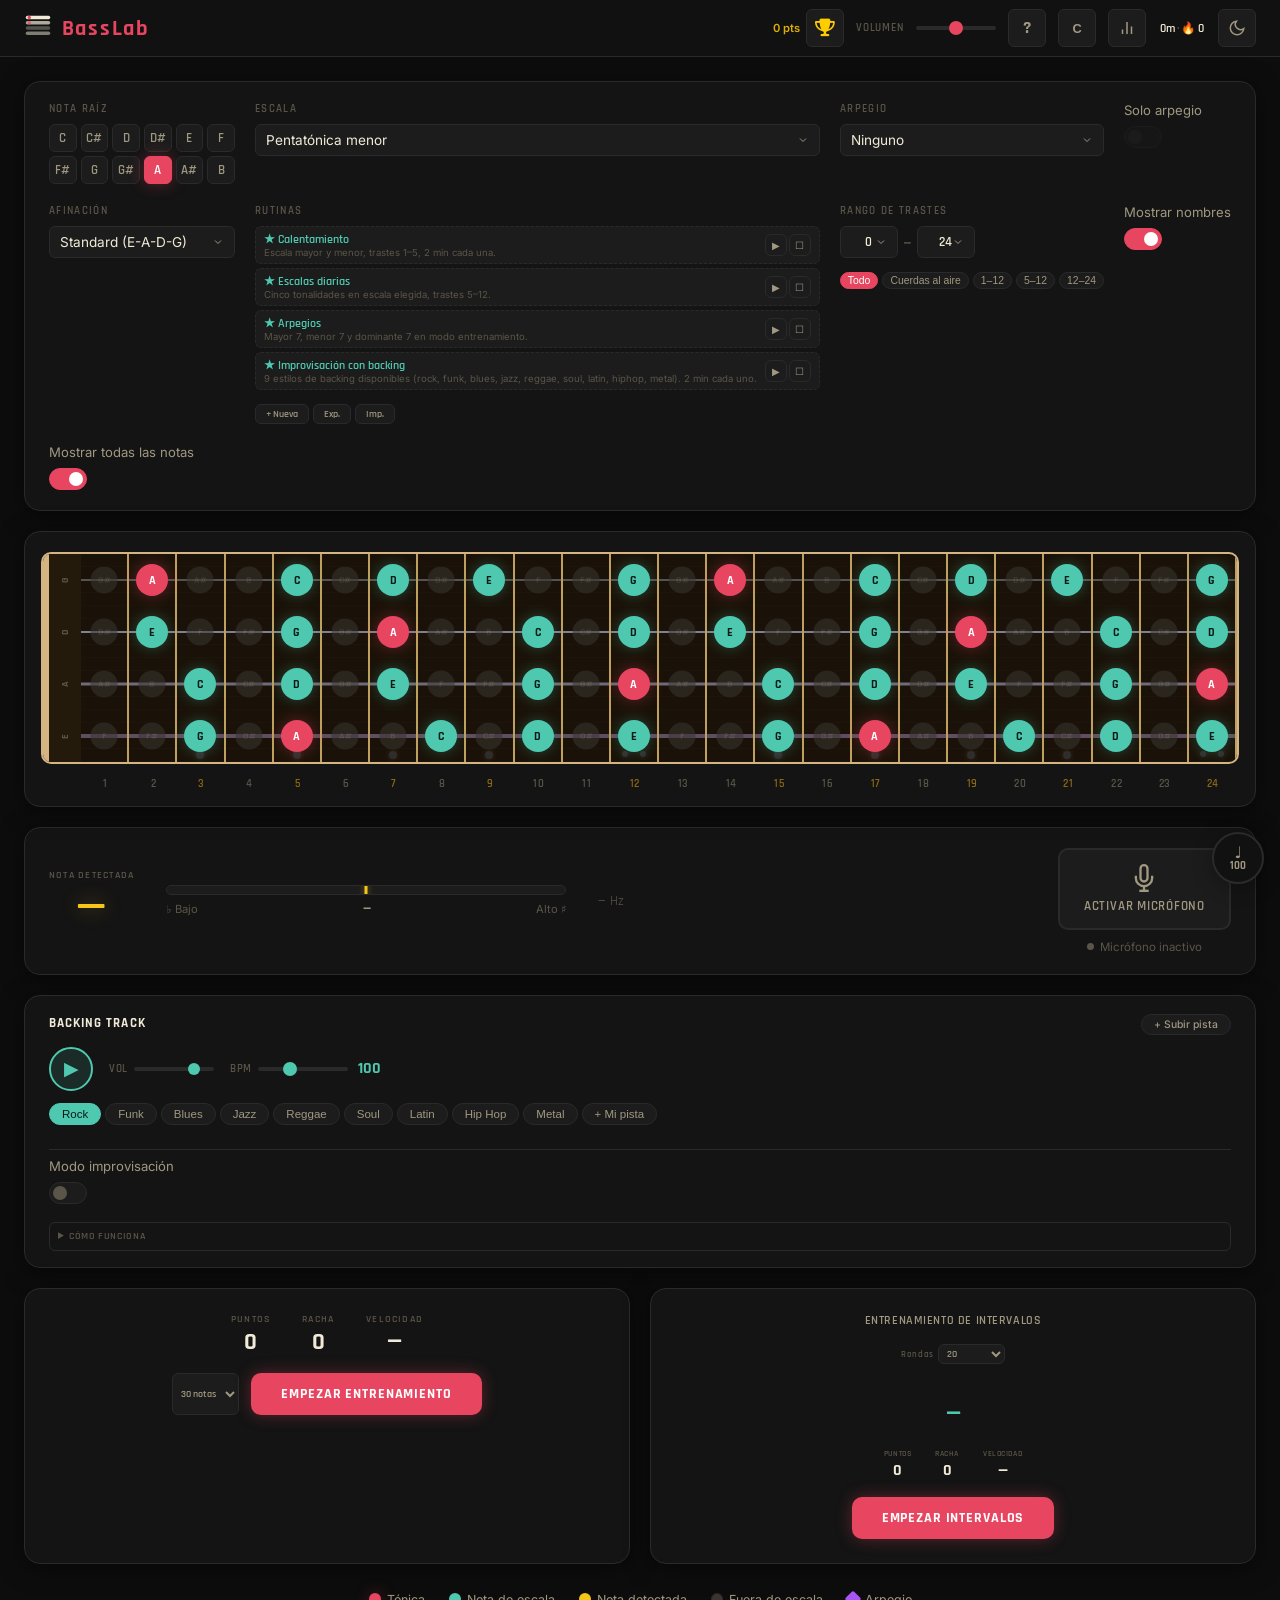
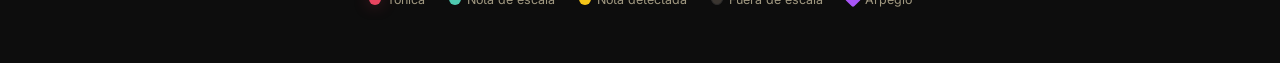
==== index.html @ 1af0cbb8 "Corrección de bugs y 1.0!" ====
<!DOCTYPE html>
<html lang="es">
<head>
  <meta charset="UTF-8" />
  <meta name="viewport" content="width=device-width, initial-scale=1.0" />
  <meta name="description" content="Entrenador interactivo de bajo el&eacute;ctrico. Diapas&oacute;n, afinador, backing tracks, improvisaci&oacute;n y estad&iacute;sticas." />
  <meta name="theme-color" content="#41B39A" />
  <title>BassLab</title>
  <link rel="icon" type="image/svg+xml" href="favicon.svg" />
  <link rel="manifest" href="manifest.json" />
  <link rel="preconnect" href="https://fonts.googleapis.com" />
  <link rel="preconnect" href="https://fonts.gstatic.com" crossorigin />
  <link href="https://fonts.googleapis.com/css2?family=Rajdhani:wght@400;500;600;700&family=Inter:wght@300;400;500;600&display=swap" rel="stylesheet" />
  <link rel="stylesheet" href="https://cdnjs.cloudflare.com/ajax/libs/font-awesome/6.5.1/css/all.min.css" />
  <link rel="stylesheet" href="./css/styles.css" />
  <link rel="stylesheet" href="./css/achievements.css" />
</head>
<body class="dark">

  <!-- ===== HEADER ===== -->
  <header class="app-header">
    <div class="header-inner">
      <div class="brand">
        <svg class="brand-icon" viewBox="0 0 32 32" fill="none" xmlns="http://www.w3.org/2000/svg">
          <rect x="2" y="14" width="28" height="4" rx="2" fill="currentColor" opacity="0.3"/>
          <rect x="2" y="20" width="28" height="4" rx="2" fill="currentColor" opacity="0.5"/>
          <rect x="2" y="8"  width="28" height="4" rx="2" fill="currentColor" opacity="0.7"/>
          <rect x="2" y="2"  width="28" height="4" rx="2" fill="currentColor"/>
          <circle cx="6" cy="4"  r="2" fill="var(--accent)"/>
          <circle cx="6" cy="10" r="2" fill="var(--accent)" opacity="0.7"/>
        </svg>
        <span class="brand-name">BassLab</span>
      </div>
      <div class="header-controls">
        <span class="volume-label">Volumen</span>
        <input type="range" id="volumeSlider" min="0" max="1" step="0.01" value="0.5" title="Volumen" aria-label="Volumen" />
        <button id="helpBtn" class="btn-icon help-btn" title="Ayuda" aria-label="Ayuda">?</button>
        <button id="notationToggle" class="btn-icon" title="Notación: inglesa / española" aria-label="Cambiar notación">
          <span style="font-size:0.8rem;font-weight:600;">Do</span>
        </button>
        <button id="statsBtn" class="btn-icon stats-btn" title="Estadísticas" aria-label="Estadísticas">
          <svg viewBox="0 0 24 24" width="18" height="18" fill="none" stroke="currentColor" stroke-width="2"><path d="M18 20V10M12 20V4M6 20v-6"/></svg>
        </button>
        <button class="header-stats-summary" id="headerStatsSummary" title="Estadísticas" aria-label="Abrir estadísticas"></button>
        <button id="themeToggle" class="btn-icon" title="Cambiar tema" aria-label="Cambiar tema">
          <svg id="themeIconDark" viewBox="0 0 24 24" fill="none" stroke="currentColor" stroke-width="2">
            <path d="M21 12.79A9 9 0 1 1 11.21 3 7 7 0 0 0 21 12.79z"/>
          </svg>
          <svg id="themeIconLight" viewBox="0 0 24 24" fill="none" stroke="currentColor" stroke-width="2" style="display:none">
            <circle cx="12" cy="12" r="5"/><line x1="12" y1="1" x2="12" y2="3"/>
            <line x1="12" y1="21" x2="12" y2="23"/><line x1="4.22" y1="4.22" x2="5.64" y2="5.64"/>
            <line x1="18.36" y1="18.36" x2="19.78" y2="19.78"/><line x1="1" y1="12" x2="3" y2="12"/>
            <line x1="21" y1="12" x2="23" y2="12"/><line x1="4.22" y1="19.78" x2="5.64" y2="18.36"/>
            <line x1="18.36" y1="5.64" x2="19.78" y2="4.22"/>
          </svg>
        </button>
      </div>
    </div>
  </header>

  <!-- ===== MAIN APP ===== -->
  <main class="app-main">

    <!-- ===== CONTROLS PANEL ===== -->
    <section class="controls-panel" aria-label="Controles">

      <!-- Scale selector -->
      <div class="control-group">
        <label class="control-label">Nota raíz</label>
        <div class="note-grid" id="rootNoteGrid">
          <!-- Rendered by JS -->
        </div>
      </div>

      <div class="control-group">
        <label class="control-label">Escala</label>
        <select id="scaleSelect" class="styled-select">
          <option value="minor_pentatonic">Pentatónica menor</option>
          <option value="major_pentatonic">Pentatónica mayor</option>
          <option value="major">Escala mayor</option>
          <option value="minor">Escala menor natural</option>
          <option value="blues">Escala blues</option>
          <option value="dorian">Dórica</option>
          <option value="mixolydian">Mixolidia</option>
          <option value="phrygian">Frigia</option>
          <option value="lydian">Lidia</option>
          <option value="locrian">Locria</option>
          <option value="chromatic">Todas las notas (cromática)</option>
        </select>
      </div>

      <div class="control-group">
        <label class="control-label">Arpegio</label>
        <select id="arpeggioSelect" class="styled-select">
          <option value="none">Ninguno</option>
          <option value="major_triad">Triada mayor</option>
          <option value="minor_triad">Triada menor</option>
          <option value="major_7">Mayor 7</option>
          <option value="dominant_7">Dominante 7</option>
          <option value="minor_7">Menor 7</option>
          <option value="minor_7b5">Menor 7 b5</option>
          <option value="diminished">Disminuido</option>
          <option value="augmented">Aumentado</option>
        </select>
      </div>

      <div class="control-group toggle-group">
        <label class="toggle-label" for="soloArpeggio">
          <span>Solo arpegio</span>
          <div class="toggle-switch">
            <input type="checkbox" id="soloArpeggio" />
            <span class="toggle-knob"></span>
          </div>
        </label>
      </div>

      <div class="control-group">
        <label class="control-label">Afinación</label>
        <select id="tuningSelect" class="styled-select">
          <option value="standard">Standard (E-A-D-G)</option>
          <option value="drop_d">Drop D (D-A-D-G)</option>
          <option value="d_standard">D Standard (D-G-C-F)</option>
          <option value="eb_standard">Eb Standard</option>
          <option value="custom">Personalizada</option>
        </select>
        <div class="custom-tuning-notes" id="customTuningNotes" style="display:none">
          <input type="text" class="custom-note-input" id="ctNote3" maxlength="3" placeholder="E" />
          <input type="text" class="custom-note-input" id="ctNote2" maxlength="3" placeholder="A" />
          <input type="text" class="custom-note-input" id="ctNote1" maxlength="3" placeholder="D" />
          <input type="text" class="custom-note-input" id="ctNote0" maxlength="3" placeholder="G" />
        </div>
      </div>

      <div class="control-group" id="routinesPanel">
        <label class="control-label">Rutinas</label>
        <div class="routine-list" id="routineList"></div>
        <div class="routine-toolbar">
          <button id="routineNewBtn" class="routine-tool-btn">+ Nueva</button>
          <button id="routineExportBtn" class="routine-tool-btn" title="Exportar rutinas">Exp.</button>
          <button id="routineImportBtn" class="routine-tool-btn" title="Importar rutinas">Imp.</button>
        </div>
      </div>

      <div class="control-group">
        <label class="control-label">Rango de trastes</label>
        <div class="range-row">
          <select id="fretFrom" class="styled-select range-select"></select>
          <span class="range-sep">–</span>
          <select id="fretTo" class="styled-select range-select"></select>
        </div>
        <div class="preset-row" id="rangePresets"></div>
      </div>

      <div class="control-group toggle-group">
        <label class="toggle-label" for="showNoteNames">
          <span>Mostrar nombres</span>
          <div class="toggle-switch">
            <input type="checkbox" id="showNoteNames" checked />
            <span class="toggle-knob"></span>
          </div>
        </label>
      </div>

      <div class="control-group toggle-group">
        <label class="toggle-label" for="showAllNotes">
          <span>Mostrar todas las notas</span>
          <div class="toggle-switch">
            <input type="checkbox" id="showAllNotes" checked />
            <span class="toggle-knob"></span>
          </div>
        </label>
      </div>

    </section>

    <!-- ===== FRETBOARD ===== -->
    <section class="fretboard-section" aria-label="Diapasón">
      <div class="fretboard-wrapper">
        <div class="fretboard-scroll">
          <div class="fretboard" id="fretboard" role="img" aria-label="Diapasón de bajo eléctrico">
            <!-- Rendered by JS -->
          </div>
        </div>
        <div class="fret-numbers" id="fretNumbers">
          <!-- Rendered by JS -->
        </div>
      </div>
    </section>

    <!-- ===== TUNER PANEL ===== -->
    <section class="tuner-panel" aria-label="Afinador">

      <div class="tuner-display">
        <div class="detected-note-wrap" aria-live="polite" aria-atomic="true">
          <span class="detected-label">Nota detectada</span>
          <div class="detected-note" id="detectedNote">—</div>
          <div class="detected-octave" id="detectedOctave"></div>
        </div>

        <div class="tuner-meter-wrap">
          <div class="tuner-meter" id="tunerMeter">
            <div class="meter-track">
              <div class="meter-fill" id="meterFill"></div>
              <div class="meter-center-line"></div>
              <div class="meter-needle" id="meterNeedle"></div>
            </div>
            <div class="meter-labels">
              <span>♭ Bajo</span>
              <span class="tuner-status" id="tunerStatus" aria-live="polite">—</span>
              <span>Alto ♯</span>
            </div>
          </div>
        </div>

        <div class="tuner-freq">
          <span id="tunerFreq">— Hz</span>
        </div>
      </div>

      <div class="mic-error-banner" id="micErrorBanner" style="display:none">
        <span class="mic-error-icon">⚠</span>
        <span class="mic-error-text" id="micErrorText"></span>
      </div>

      <div class="tuner-actions">
        <button id="micToggle" class="btn-mic" aria-label="Iniciar micrófono">
          <svg viewBox="0 0 24 24" fill="none" stroke="currentColor" stroke-width="2">
            <path d="M12 1a3 3 0 0 0-3 3v8a3 3 0 0 0 6 0V4a3 3 0 0 0-3-3z"/>
            <path d="M19 10v2a7 7 0 0 1-14 0v-2"/>
            <line x1="12" y1="19" x2="12" y2="23"/>
            <line x1="8"  y1="23" x2="16" y2="23"/>
          </svg>
          <span id="micLabel">Activar micrófono</span>
        </button>
        <div class="mic-status" id="micStatus">
          <span class="mic-dot" id="micDot"></span>
          <span id="micStatusText">Micrófono inactivo</span>
        </div>
      </div>

    </section>

    <!-- ===== BACKING TRACK ===== -->
    <section class="backing-panel" aria-label="Backing track" id="backingPanel">
      <div class="backing-header">
        <h3 class="backing-title">Backing track</h3>
        <label class="track-file-wrap" title="Subir archivo de audio">
          <input type="file" id="trackFile" accept="audio/*" />
          <span class="track-file-btn">+ Subir pista</span>
        </label>
      </div>
      <div class="backing-controls">
        <button id="backingPlay" class="btn-backing-play">▶</button>
        <div class="backing-vol-wrap">
          <label class="bpm-label">Vol</label>
          <input type="range" id="backingVolume" min="0" max="1" step="0.01" value="0.8" />
        </div>
        <div class="bpm-wrap">
          <label class="bpm-label">BPM</label>
          <input type="range" id="bpmSlider" min="60" max="180" value="100" step="1" />
          <span class="bpm-value" id="bpmValue">100</span>
        </div>
      </div>
      <div class="backing-styles" id="backingStyles">
        <button class="style-btn active" data-style="rock">Rock</button>
        <button class="style-btn" data-style="funk">Funk</button>
        <button class="style-btn" data-style="blues">Blues</button>
        <button class="style-btn" data-style="jazz">Jazz</button>
        <button class="style-btn" data-style="reggae">Reggae</button>
        <button class="style-btn" data-style="soul">Soul</button>
        <button class="style-btn" data-style="latin">Latin</button>
        <button class="style-btn" data-style="hiphop">Hip Hop</button>
        <button class="style-btn" data-style="metal">Metal</button>
        <button class="style-btn" data-style="upload">+ Mi pista</button>
      </div>
      <div class="backing-info">
        <span class="backing-scale" id="backingScale"></span>
      </div>
      <div class="impro-toggle">
        <label class="toggle-label" for="improToggle">
          <span>Modo improvisación</span>
          <div class="toggle-switch">
            <input type="checkbox" id="improToggle" />
            <span class="toggle-knob"></span>
          </div>
        </label>
      </div>
      <div class="impro-panel" id="improPanel">
        <div class="impro-bar">
          <span class="impro-chord-label">Acorde</span>
          <span class="impro-chord" id="improChord">—</span>
        </div>
        <div class="impro-timeline" id="improTimeline"></div>
        <div class="impro-upcoming" id="improUpcoming"></div>
        <div class="impro-target" id="improTarget" style="display:none;">
          <span class="target-label">Toca</span>
          <span class="target-note" id="improTargetNote"></span>
        </div>
        <div class="impro-bar">
          <div class="impro-stat">
            <span class="impro-stat-label">Puntos</span>
            <span class="impro-stat-val" id="improScore">0</span>
          </div>
          <div class="impro-stat">
            <span class="impro-stat-label">Racha</span>
            <span class="impro-stat-val" id="improStreak">0</span>
          </div>
          <div class="impro-stat">
            <span class="impro-stat-label">Tiempo</span>
            <span class="impro-stat-val" id="improTime">0:00</span>
          </div>
        </div>
        <div class="impro-feedback" id="improFeedback" aria-live="polite">
          <span id="improFeedbackText"></span>
        </div>
        <div class="impro-results" id="improResults" style="display:none;">
          <div class="impro-result-score" id="improResultScore">0</div>
          <div class="impro-result-label">puntos</div>
          <div class="impro-result-grid">
            <div class="impro-result-item">
              <span class="impro-result-val" id="improResultAcc">—</span>
              <span class="impro-result-lbl">Precisión</span>
            </div>
            <div class="impro-result-item">
              <span class="impro-result-val" id="improResultHit">—</span>
              <span class="impro-result-lbl">Aciertos</span>
            </div>
            <div class="impro-result-item">
              <span class="impro-result-val" id="improResultStreak">—</span>
              <span class="impro-result-lbl">Mejor racha</span>
            </div>
          </div>
          <div class="impro-res-detail" id="improResultDetail"></div>
          <button class="impro-result-close" id="improResultClose">Cerrar</button>
        </div>
        <div class="impro-divider"></div>
        <div class="impro-config-row">
          <select id="improDifficulty" class="impro-select" title="Dificultad">
            <option value="four_strings">Four Strings — solo acorde, sin penalizar</option>
            <option value="walking_bass" selected>Walking Bass — acorde + escala</option>
            <option value="funk_machine">Funk Machine — solo acorde, afinación precisa</option>
            <option value="bootsy_level">Bootsy Level — máxima exigencia</option>
          </select>
          <span id="improDiffDesc" class="impro-diff-desc">Acorde + escala · afinación ±30¢ · fallo rompe racha</span>
          <label class="toggle-label" for="improGuided" title="Modo guiado">
            <span style="font-size:0.65rem;">Guiado</span>
            <div class="toggle-switch">
              <input type="checkbox" id="improGuided" />
              <span class="toggle-knob"></span>
            </div>
          </label>
        </div>
        <div class="impro-config-row" id="improGuidedConfig" style="display:none;">
          <select id="improGuidedSource" class="impro-select" title="Fuente de objetivos">
            <option value="chord" selected>Solo acorde</option>
            <option value="scale">Acorde + escala</option>
            <option value="voice">Voice leading</option>
          </select>
          <select id="improGuidedSpeed" class="impro-select" title="Velocidad de cambio">
            <option value="beat2">Cada 2 beats</option>
            <option value="bar" selected>Cada compás</option>
            <option value="bar2">Cada 2 compases</option>
          </select>
        </div>
      </div>
      <details class="impro-help">
        <summary>Cómo funciona</summary>
        <p>La improvisación evalúa las notas que tocas sobre la pista de acompañamiento.</p>
        <ul>
          <li><strong>Acorde:</strong> el acorde actual que suena en la pista. Cambia cada compás.</li>
          <li><strong>Próximos acordes:</strong> anticipa los siguientes 3 acordes (<code>Am7 → G7 → Cmaj7</code>).</li>
          <li><strong>Diapasón:</strong> se ilumina con colores según la función de cada nota:
            <span style="color:#2ecc71;">verde</span> = nota del acorde,
            <span style="color:#3498db;">azul</span> = nota de la escala,
            <span style="color:var(--accent);">naranja con pulso</span> = la nota que tocas.</li>
          <li><strong>Dificultad:</strong>
            <em>Four Strings</em> (solo notas del acorde, fallos no rompen racha),
            <em>Walking Bass</em> (acorde + escala),
            <em>Funk Machine</em> (solo acorde, afinación precisa, fallos penalizan),
            <em>Bootsy Level</em> (máxima exigencia: 4 hits, afinación casi perfecta).</li>
          <li><strong>Modo guiado:</strong> el sistema te sugiere una nota objetivo que cambia cada X tiempo. Acertarla da puntos extra. Configura la fuente de objetivos (solo acorde / acorde+escala / voice leading) y la velocidad (cada 2 beats, cada compás, cada 2 compases).</li>
        </ul>
      </details>
    </section>

    <!-- ===== TRAINING + STATS LAYOUT ===== -->
    <div class="training-layout full-width">

    <!-- ===== TRAINING PANEL ===== -->
    <section class="training-panel" aria-label="Entrenamiento" id="trainingPanel">
      <div class="training-countdown" id="trainingCountdown"></div>
      <div class="training-target" id="trainingTarget" aria-live="polite">
        <span class="target-label">Toca</span>
        <span class="target-note" id="targetNote"></span>
      </div>
      <div class="training-stats" id="trainingStats">
        <div class="stat-item">
          <span class="stat-label">Puntos</span>
          <span class="stat-value" id="trainingScore">0</span>
        </div>
        <div class="stat-item">
          <span class="stat-label">Racha</span>
          <span class="stat-value" id="trainingStreak">0</span>
        </div>
        <div class="stat-item">
          <span class="stat-label">Velocidad</span>
          <span class="stat-value" id="trainingSpeed">—</span>
        </div>
      </div>
      <div class="training-feedback" id="trainingFeedback" aria-live="polite">
        <span id="feedbackText"></span>
      </div>
      <div class="training-silence" id="trainingSilence" style="display:none">Suelta la cuerda...</div>
      <div class="training-actions">
        <select id="trainingRounds" class="it-select">
          <option value="10">10 notas</option>
          <option value="20">20 notas</option>
          <option value="30" selected>30 notas</option>
          <option value="50">50 notas</option>
          <option value="0">Sin l&iacute;mite</option>
        </select>
        <button id="trainingStart" class="btn-training">Empezar entrenamiento</button>
      </div>
      <div class="training-results" id="trainingResults"></div>
    </section>

    <!-- ===== INTERVAL TRAINING PANEL ===== -->
    <section class="training-panel interval-panel" aria-label="Entrenamiento de intervalos" id="intervalPanel">
      <div class="it-header">
        <span class="it-title">Entrenamiento de intervalos</span>
      </div>
      <div class="it-config" id="itConfig">
        <div class="it-config-row">
          <label class="it-cfg-label">Rondas</label>
          <select id="itRounds" class="it-select">
            <option value="10">10</option>
            <option value="20" selected>20</option>
            <option value="30">30</option>
            <option value="0">Sin l&iacute;mite</option>
          </select>
        </div>
      </div>
      <div class="it-mode-info" id="itModeInfo"></div>
      <div class="it-target-wrap">
        <span class="it-target" id="itTarget">—</span>
      </div>
      <div class="it-stats">
        <div class="it-stat-item">
          <span class="it-stat-label">Puntos</span>
          <span id="itScore">0</span>
        </div>
        <div class="it-stat-item">
          <span class="it-stat-label">Racha</span>
          <span id="itStreak">0</span>
        </div>
        <div class="it-stat-item">
          <span class="it-stat-label">Velocidad</span>
          <span id="itSpeed">—</span>
        </div>
      </div>
      <div class="it-feedback" id="itFeedback" style="display:none" aria-live="polite"></div>
      <div class="it-silence" id="itSilence" style="display:none">Silencia la nota...</div>
      <div class="it-choices" id="itChoices" style="display:none"></div>
      <div class="it-actions">
        <button id="itStart" class="btn-training">Empezar intervalos</button>
      </div>
      <div class="it-results" id="itResults" style="display:none"></div>
    </section>

    </div>

    <!-- ===== LEGEND ===== -->
    <section class="legend" aria-label="Leyenda">
      <div class="legend-item">
        <span class="legend-dot tonic"></span>
        <span>Tónica</span>
      </div>
      <div class="legend-item">
        <span class="legend-dot scale-note"></span>
        <span>Nota de escala</span>
      </div>
      <div class="legend-item">
        <span class="legend-dot detected"></span>
        <span>Nota detectada</span>
      </div>
      <div class="legend-item">
        <span class="legend-dot off-scale"></span>
        <span>Fuera de escala</span>
      </div>
      <div class="legend-item">
        <span class="legend-dot arpeggio"></span>
        <span>Arpegio</span>
      </div>
    </section>

  </main>

  <!-- ===== TOOLTIP ===== -->
  <div class="note-tooltip" id="noteTooltip" aria-hidden="true"></div>

  <!-- ===== HELP MODAL ===== -->
  <div class="help-modal-backdrop" id="helpModalBackdrop">
    <div class="help-modal" id="helpModal">
      <button class="help-modal-close" id="helpModalClose" aria-label="Cerrar ayuda">&times;</button>
      <h2>&iquest;C&oacute;mo usar BassLab?</h2>

      <section class="help-section">
        <h3>1. El diapas&oacute;n</h3>
        <p>El diapas&oacute;n representa un bajo de 4 cuerdas (E-A-D-G de abajo arriba). Cada punto es una nota en su traste.</p>
        <ul>
          <li><strong>Ra&iacute;z:</strong> punto grande brillante. Es la nota base de la escala seleccionada.</li>
          <li><strong>Escala:</strong> puntos con su color. Son las notas que pertenecen a la escala activa.</li>
          <li><strong>Arpegio:</strong> puntos con forma de diamante y grado (R, 3, 5, b7&hellip;). Son las notas del acorde.</li>
          <li>Usa el toggle <em>&quot;Mostrar nombres&quot;</em> para ocultar o mostrar la notaci&oacute;n de cada traste.</li>
          <li>Con los selectores de <em>&quot;Rango de trastes&quot;</em> puedes limitar la zona visible (por ejemplo, del traste 1 al 5). Hay presets r&aacute;pidos como 1&ndash;5 o 5&ndash;9.</li>
          <li>Los trastes fuera del rango se aten&uacute;an visualmente.</li>
        </ul>
      </section>

      <section class="help-section">
        <h3>2. Escalas y arpegios</h3>
        <p>En el panel izquierdo encontrar&aacute;s los selectores principales:</p>
        <ul>
          <li><strong>Nota ra&iacute;z:</strong> elige la tonalidad (C, C#, D&hellip;).</li>
          <li><strong>Escala:</strong> elige entre mayor, menor natural, pentat&oacute;nica mayor, pentat&oacute;nica menor, blues, etc.</li>
          <li><strong>Arpegio:</strong> selecciona el tipo de acorde (mayor, menor, 7, maj7, m7, m7b5, dim, aug).</li>
          <li>Activa <em>&quot;Solo arpegio&quot;</em> para que el diapas&oacute;n muestre exclusivamente las notas del acorde, ocultando el resto de la escala.</li>
          <li>Los grados del arpegio se muestran como texto en cada diamante (R = ra&iacute;z, 3 = tercera, 5 = quinta, b7 = s&eacute;ptima menor, etc.).</li>
        </ul>
      </section>

      <section class="help-section">
        <h3>2b. Afinaci&oacute;n</h3>
        <ul>
          <li>Usa el selector <strong>&laquo;Afinaci&oacute;n&raquo;</strong> para cambiar entre Standard, Drop D, D Standard, Eb Standard o una afinaci&oacute;n <strong>personalizada</strong>.</li>
          <li>Al elegir <em>&laquo;Personalizada&raquo;</em> aparecen 4 campos para introducir las notas de cada cuerda (de grave a agudo).</li>
          <li>El diapas&oacute;n y el afinador se adaptan autom&aacute;ticamente a la afinaci&oacute;n seleccionada.</li>
          <li>El afinador muestra ahora en qu&eacute; <strong>cuerda y traste</strong> est&aacute; la nota detectada.</li>
        </ul>
      </section>

      <section class="help-section">
        <h3>3. Sonido</h3>
        <ul>
          <li>Haz <strong>clic en cualquier punto</strong> del diapas&oacute;n para escuchar esa nota.</li>
          <li>El sonido es un sintetizador de bajo monof&oacute;nico con envolvente ADSR y filtro paso bajo.</li>
          <li>El <strong>control de volumen</strong> del header regula el nivel del sintetizador.</li>
          <li>Al hacer clic en un punto, ver&aacute;s un breve destello de feedback visual.</li>
        </ul>
      </section>

      <section class="help-section">
        <h3>3b. Metr&oacute;nomo</h3>
        <ul>
          <li>El metr&oacute;nomo est&aacute; siempre visible en forma de <strong>bot&oacute;n flotante</strong> en la esquina inferior derecha.</li>
          <li>Pulsa el bot&oacute;n para expandir el panel con todos los controles.</li>
          <li>Puedes ajustar BPM, <strong>subdivisiones</strong> (negras, corcheas, semicorcheas, tresillos), <strong>comp&aacute;s</strong> (4/4, 3/4, 6/8, 5/4) y <strong>acento</strong> en el tiempo 1.</li>
          <li>Usa el bot&oacute;n <strong>&laquo;Tap&raquo;</strong> pulsandolo al ritmo para que el metr&oacute;nomo calcule los BPM autom&aacute;ticamente.</li>
          <li>El metr&oacute;nomo funciona independientemente y puede sonar a la vez que el backing track.</li>
        </ul>
      </section>

      <section class="help-section">
        <h3>4. Afinador</h3>
        <ul>
          <li>Activa el <strong>micr&oacute;fono</strong> con el bot&oacute;n del panel del afinador.</li>
          <li>Toca una nota en tu bajo real. El afinador te muestra:
            <ul>
              <li>La nota detectada m&aacute;s cercana.</li>
              <li>La <strong>cuerda y traste</strong> donde se encuentra esa nota, seg&uacute;n la afinaci&oacute;n activa.</li>
              <li>Una barra visual que te indica qu&eacute; tan afinado est&aacute;s.</li>
            </ul>
          </li>
          <li>Cuando el afinador est&aacute; activo, la nota detectada se refleja tambi&eacute;n en el diapas&oacute;n.</li>
        </ul>
      </section>

      <section class="help-section">
        <h3>5. Modo Entrenamiento &mdash; &laquo;Toca la nota&raquo;</h3>
        <ul>
          <li>Elige el n&uacute;mero de rondas (10, 20, 30, 50 o sin l&iacute;mite) y pulsa <strong>&laquo;Empezar entrenamiento&raquo;</strong>.</li>
          <li>La aplicaci&oacute;n te propone una <strong>nota objetivo</strong> (resaltada en el diapas&oacute;n).</li>
          <li>Toca esa nota en tu bajo. El sistema eval&uacute;a:
            <ul>
              <li><strong>Afinaci&oacute;n:</strong> cu&aacute;ntos c&eacute;ntimos te desv&iacute;as.</li>
              <li><strong>Acierto:</strong> si la nota correcta fue tocada.</li>
            </ul>
          </li>
          <li><strong>Racha:</strong> aciertos consecutivos. Cada 3 aciertos seguidos aumenta el multiplicador de puntuaci&oacute;n.</li>
          <li>La sesi&oacute;n termina al pulsar el bot&oacute;n de parada o al apagar el micr&oacute;fono.</li>
          <li>Los resultados se guardan autom&aacute;ticamente en <strong>Estad&iacute;sticas</strong>.</li>
        </ul>
      </section>

      <section class="help-section">
        <h3>5b. Entrenamiento de intervalos</h3>
        <p>En el panel de Entrenamiento de intervalos (junto al panel de notas):</p>
        <ul>
          <li><strong>Sin micr&oacute;fono:</strong> la app suena dos notas y debes elegir el intervalo entre los botones (2m, 3M, 5J&hellip;).</li>
          <li><strong>Con micr&oacute;fono:</strong> la app suena la nota ra&iacute;z y debes <strong>tocar el intervalo</strong> en tu bajo.</li>
          <li>Intervalos: 2ª menor a octava. Puntuaci&oacute;n y racha como en el resto de modos.</li>
        </ul>
      </section>

      <section class="help-section">
        <h3>6. Backing tracks</h3>
        <ul>
          <li>En el panel central, pulsa uno de los estilos &mdash;<strong>Rock, Funk, Blues, Jazz, Reggae, Soul, Latin, Hip Hop, Metal</strong>&mdash; y luego <strong>&#9654;</strong> para reproducir.</li>
          <li>Los acordes de la pista se generan autom&aacute;ticamente a partir de la escala y ra&iacute;z seleccionadas.</li>
          <li>Usa el <strong>control de BPM</strong> para ajustar la velocidad.</li>
          <li>El volumen del backing se controla con el <strong>slider &laquo;Vol&raquo;</strong> junto al bot&oacute;n de play (independiente del volumen del sintetizador del header).</li>
          <li>Puedes <strong>subir tu propia pista</strong> de audio con el bot&oacute;n <em>&laquo;+ Mi pista&raquo;</em>. Se reproduce en bucle.</li>
          <li>Pulsa <strong>&#9654; de nuevo</strong> para detener la reproducci&oacute;n.</li>
        </ul>
      </section>

      <section class="help-section">
        <h3>7. Modo Improvisaci&oacute;n</h3>
        <ul>
          <li>Activa el toggle <strong>&laquo;Modo improvisaci&oacute;n&raquo;</strong> dentro del panel de backing. Mientras suena la pista, el sistema eval&uacute;a en tiempo real las notas que tocas.</li>
          <li><strong>Niveles de dificultad:</strong>
            <ul>
              <li><strong>Four Strings:</strong> solo notas del acorde, fallos no rompen racha.</li>
              <li><strong>Walking Bass:</strong> acorde + escala, afinaci&oacute;n &plusmn;30&cent;.</li>
              <li><strong>Funk Machine:</strong> solo acorde, afinaci&oacute;n precisa &plusmn;18&cent;, fallos penalizan.</li>
              <li><strong>Bootsy Level:</strong> m&aacute;xima exigencia (4 hits, &plusmn;12&cent;).</li>
            </ul>
          </li>
          <li><strong>Modo guiado:</strong> el sistema sugiere una nota objetivo que cambia cada X tiempo (cada 2 beats, cada comp&aacute;s o cada 2 compases). Acertarla da puntos extra. Configura la fuente: solo acorde, acorde + escala, o voice leading.</li>
          <li><strong>Diapas&oacute;n:</strong> se ilumina seg&uacute;n la funci&oacute;n de cada nota:
            <span style="color:#2ecc71;">verde</span> = notas del acorde,
            <span style="color:#3498db;">azul</span> = notas de la escala,
            <span style="color:var(--accent);">naranja con pulso</span> = nota que est&aacute;s tocando.</li>
          <li>El panel muestra el <strong>acorde actual</strong>, los <strong>pr&oacute;ximos 3 acordes</strong> y una <strong>l&iacute;nea de tiempo</strong> con la progresi&oacute;n completa.</li>
          <li><strong>Puntuaci&oacute;n:</strong> acierto en nota del acorde (+120 a +150 pts), acierto en escala (+60&ndash;80 pts en Walking Bass), fuera de escala (0 pts, racha se rompe). Bonus por afinaci&oacute;n precisa y rachas largas.</li>
          <li>Al detener el backing se muestra un <strong>resumen</strong> con puntuaci&oacute;n, precisi&oacute;n, aciertos y mejor racha. La sesi&oacute;n se guarda en Estad&iacute;sticas autom&aacute;ticamente.</li>
        </ul>
      </section>

      <section class="help-section">
        <h3>8. Estad&iacute;sticas</h3>
        <ul>
          <li>Accede con el <strong>bot&oacute;n de estad&iacute;sticas</strong> en la cabecera (icono de barras). Usa los <strong>tabs</strong> para filtrar:
            <ul>
              <li><strong>Todo:</strong> entrenamiento + improvisaci&oacute;n.</li>
              <li><strong>Entrenamiento:</strong> solo sesiones de &laquo;Toca la nota&raquo;.</li>
              <li><strong>Improvisaci&oacute;n:</strong> solo sesiones de improvisaci&oacute;n.</li>
            </ul>
          </li>
          <li>Filtra adem&aacute;s por <strong>escala/arpegio</strong> con el selector desplegable.</li>
          <li>Ver&aacute;s m&eacute;tricas agregadas (puntuaci&oacute;n media, racha m&aacute;xima, tiempo total) y un <strong>gr&aacute;fico de barras</strong> con las &uacute;ltimas 10 sesiones.</li>
          <li>El <strong>historial</strong> lista todas las sesiones guardadas. Para improvisaci&oacute;n muestra duraci&oacute;n; para entrenamiento muestra aciertos.</li>
          <li>Usa el bot&oacute;n <strong>&laquo;Borrar datos&raquo;</strong> para eliminar todo el historial y tiempo de pr&aacute;ctica.</li>
          <li>El <strong>calendario</strong> muestra un heatmap con los minutos practicados cada d&iacute;a. La <strong>racha</strong> cuenta d&iacute;as consecutivos con pr&aacute;ctica. Puedes fijar un <strong>objetivo diario</strong> en minutos.</li>
        </ul>
      </section>

      <section class="help-section">
        <h3>9. Consejos y atajos</h3>
        <ul>
          <li>Pulsa <strong>Escape (Esc)</strong> para cerrar este modal (o cualquier modal).</li>
          <li>El <strong>AudioContext</strong> del navegador se activa con el primer gesto del usuario. Si no suena nada, haz clic en cualquier parte.</li>
          <li>Cambia la <strong>notaci&oacute;n</strong> entre inglesa (C D E) y espa&ntilde;ola (Do Re Mi) con el bot&oacute;n <strong>Do</strong> del header. Afecta al diapas&oacute;n, afinador, entrenamiento e improvisaci&oacute;n.</li>
          <li>Usa los botones de <strong>exportar/importar</strong> (descarga/subida) del header para hacer copia de seguridad de todos tus datos (ajustes, estad&iacute;sticas, logros, puntos, rutinas). Puedes protegerla con contrase&ntilde;a.</li>
          <li>Los <strong>logros</strong> se desbloquean autom&aacute;ticamente al cumplir condiciones (rachas, tiempo de pr&aacute;ctica, sesiones completadas&hellip;). Consulta tu progreso desde el modal de logros (ver secci&oacute;n 11).</li>
          <li>El <strong>tiempo de pr&aacute;ctica</strong> se registra por categor&iacute;a (entrenamiento, improvisaci&oacute;n, pistas y metr&oacute;nomo). Lo ves en el resumen del header y en Estad&iacute;sticas.</li>
          <li>Para una mejor experiencia, usa <strong>auriculares</strong> y conecta el bajo a trav&eacute;s de una <strong>interfaz de audio</strong> (el micr&oacute;fono integrado da resultados menos precisos).</li>
          <li>Cambia entre tema oscuro y claro con el bot&oacute;n de <strong>&#9790; / &#9728;</strong> en el header.</li>
        </ul>
      </section>

      <section class="help-section">
        <h3>10. Rutinas de pr&aacute;ctica</h3>
        <ul>
          <li>En el panel izquierdo encontrar&aacute;s <strong>rutinas predefinidas</strong> (Calentamiento, Escalas, Arpegios, Improvisaci&oacute;n) y puedes crear las tuyas propias.</li>
          <li>Pulsa <strong>&#9654;</strong> en una rutina para iniciar el reproductor: cada paso configura autom&aacute;ticamente la escala, el modo y el tempo.</li>
          <li>Usa <strong>pausa, saltar o detener</strong> durante la reproducci&oacute;n.</li>
          <li>Las rutinas predefinidas se pueden <strong>duplicar</strong> para editarlas a tu gusto.</li>
          <li>Usa <strong>Exportar</strong> e <strong>Importar</strong> para hacer copia de seguridad de tus rutinas o compartirlas entre dispositivos.</li>
        </ul>
      </section>

      <section class="help-section">
        <h3>11. Logros</h3>
        <ul>
          <li>BassLab incluye <strong>+30 logros</strong> con rarezas (bronce, plata, oro, platino) y logros secretos.</li>
          <li>Se desbloquean autom&aacute;ticamente al cumplir condiciones como: rachas de pr&aacute;ctica, sesiones completadas, minutos improvisando, uso del afinador, rutinas, etc.</li>
          <li>Cada logro otorga <strong>puntos</strong> (75 bronce, 200 plata, 400 oro, 800 platino). Los eastereggs tambi&eacute;n dan puntos.</li>
          <li>Al desbloquear un logro ver&aacute;s una notificaci&oacute;n emergente. Puedes consultar todos tus logros desde el icono en el header.</li>
        </ul>
      </section>

      <section class="help-section">
        <h3>12. Exportar e importar datos</h3>
        <ul>
          <li>Usa los botones de <strong>descarga</strong> y <strong>subida</strong> en el header para hacer una copia de seguridad completa.</li>
          <li>La exportaci&oacute;n incluye: ajustes, estad&iacute;sticas, tiempo de pr&aacute;ctica, rutinas personalizadas, logros y puntos.</li>
          <li>Puedes proteger el archivo con <strong>contrase&ntilde;a</strong> (cifrado AES-GCM).</li>
          <li>Al importar, puedes <strong>fusionar</strong> rutinas o <strong>reemplazar</strong> todos los datos. El resto de datos (ajustes, stats, logros) se reemplazan siempre.</li>
        </ul>
      </section>

      <section class="help-section">
        <h3>13. Notaci&oacute;n inglesa / espa&ntilde;ola</h3>
        <ul>
          <li>El bot&oacute;n <strong>Do</strong> del header alterna entre notaci&oacute;n inglesa (C, C#, D&hellip;) y espa&ntilde;ola (Do, Do#, Re&hellip;).</li>
          <li>Afecta a: nombres en el diapas&oacute;n, nota detectada en el afinador, objetivo del entrenamiento, nombres de acordes en improvisaci&oacute;n y rejilla de notas ra&iacute;z.</li>
          <li>La configuraci&oacute;n se guarda y recuerda entre sesiones.</li>
        </ul>
      </section>

    </div>
  </div>

  <!-- ===== METRONOME WIDGET ===== -->
  <div class="metronome-widget" id="metronomeWidget">
    <button class="metro-toggle" id="metroToggle" title="Metrónomo" aria-label="Metrónomo">
      <span class="metro-icon">&#9833;</span>
      <span class="metro-mini-bpm" id="metroMiniBpm">100</span>
      <span class="metro-mini-status" id="metroMiniStatus"></span>
    </button>
    <div class="metro-panel" id="metroPanel">
      <div class="metro-controls">
        <button id="metroPlay" class="metro-play">&#9654;</button>
        <div class="metro-bpm-control">
          <input type="range" id="metroBpmSlider" min="40" max="240" value="100" step="1" />
          <span class="metro-bpm-display" id="metroBpmDisplay">100</span>
          <span class="metro-bpm-label">BPM</span>
        </div>
        <button id="metroTap" class="metro-tap">Tap</button>
      </div>
      <div class="metro-row">
        <span class="metro-label">Vol</span>
        <input type="range" id="metroVolume" min="0" max="1" step="0.01" value="0.7" />
      </div>
      <div class="metro-row">
        <span class="metro-label">Subdiv</span>
        <div class="metro-btn-group">
          <button class="metro-sub-btn active" data-sub="quarter">1/4</button>
          <button class="metro-sub-btn" data-sub="eighth">1/8</button>
          <button class="metro-sub-btn" data-sub="sixteenth">1/16</button>
          <button class="metro-sub-btn" data-sub="triplet">3illo</button>
        </div>
      </div>
      <div class="metro-row">
        <span class="metro-label">Compás</span>
        <div class="metro-btn-group">
          <button class="metro-ts-btn active" data-ts="4/4">4/4</button>
          <button class="metro-ts-btn" data-ts="3/4">3/4</button>
          <button class="metro-ts-btn" data-ts="6/8">6/8</button>
          <button class="metro-ts-btn" data-ts="5/4">5/4</button>
        </div>
      </div>
      <div class="metro-row">
        <label class="metro-check">
          <input type="checkbox" id="metroAccent" checked />
          <span>Acentuar 1</span>
        </label>
      </div>
    </div>
  </div>

  <!-- ===== ROUTINE PLAYER MODAL ===== -->
  <div class="player-overlay" id="routinePlayerModal">
    <div class="routine-player-modal">
      <button class="rp-close" id="rpClose">&times;</button>
      <h3 class="rp-title" id="rpName"></h3>
      <div class="rp-desc" id="rpDesc"></div>
      <div class="rp-step" id="rpStep"></div>
      <div class="rp-timer" id="rpTimer">0:00</div>
      <div class="rp-next" id="rpNext"></div>
      <div class="rp-buttons">
        <button id="rpPause" class="rp-btn">||</button>
        <button id="rpSkip" class="rp-btn">>></button>
        <button id="rpStop" class="rp-btn rp-stop">&#9632;</button>
      </div>
      <div class="rp-result" id="rpResult" style="display:none"></div>
    </div>
  </div>

  <!-- ===== ROUTINE EDITOR MODAL ===== -->
  <div class="modal-backdrop" id="routineEditorModal">
    <div class="routine-editor-modal">
      <h3 id="reTitle">Nueva rutina</h3>
      <div class="re-field-row">
        <label>Nombre</label>
        <input id="reName" class="re-input" maxlength="60" placeholder="Mi rutina" />
      </div>
      <div class="re-field-row">
        <label>Descripción</label>
        <input id="reDesc" class="re-input" placeholder="Descripción breve" />
      </div>
      <div class="re-steps-title">Pasos <button id="reAddStep" class="re-add-step">+</button></div>
      <div class="re-steps" id="reSteps"></div>
      <div class="re-actions">
        <button id="reCancel" class="re-btn re-cancel">Cancelar</button>
        <button id="reSave" class="re-btn re-save">Guardar</button>
      </div>
    </div>
  </div>

  <!-- ===== IMPORT MODAL ===== -->
  <div class="modal-backdrop" id="routineImportModal">
    <div class="routine-import-modal">
      <h3>Importar rutinas</h3>
      <p>Pega el contenido del archivo JSON:</p>
      <textarea id="riText" class="ri-textarea" rows="8" placeholder="[...]"></textarea>
      <div class="ri-buttons">
        <button id="riMerge" class="re-btn re-save">Fusionar</button>
        <button id="riReplace" class="re-btn">Reemplazar</button>
        <button id="riCancel" class="re-btn re-cancel">Cancelar</button>
      </div>
    </div>
  </div>

  <!-- ===== STATS MODAL ===== -->
  <div class="stats-modal-backdrop" id="statsModalBackdrop">
    <div class="stats-modal" id="statsModalContent">
      <button class="stats-modal-close" id="statsModalClose">&times;</button>
      <div class="stats-modal-scroll">
        <div class="stats-modal-header">
          <h2>Estadísticas</h2>
          <select id="statsFilter" class="styled-select stats-filter">
            <option value="">Global</option>
          </select>
        </div>
        <div class="stats-daily" id="statsDaily">
          <div class="streak-row">
            <div class="streak-card">
              <span class="streak-val" id="streakCurrent">0</span>
              <span class="streak-lbl">Racha actual</span>
            </div>
            <div class="streak-card">
              <span class="streak-val" id="streakMax">0</span>
              <span class="streak-lbl">R&eacute;cord</span>
            </div>
            <div class="streak-card">
              <span class="streak-val" id="streakToday">0</span>
              <span class="streak-lbl">Hoy (min)</span>
            </div>
          </div>
          <div class="goal-row">
            <label class="goal-label">Objetivo diario (min)</label>
            <input type="number" id="dailyGoalInput" min="1" max="600" value="30" />
            <div class="goal-meter" id="goalMeter">
              <div class="goal-fill" id="goalFill"></div>
            </div>
            <span class="goal-text" id="goalText"></span>
          </div>
          <div class="heatmap-container" id="heatmapContainer"></div>
        </div>
        <div class="stats-type-tabs" id="statsTypeTabs">
          <button class="stats-tab active" data-type="all">Todo</button>
          <button class="stats-tab" data-type="training">Entrenamiento</button>
          <button class="stats-tab" data-type="improvisation">Improvisación</button>
        </div>
        <div class="stats-overview" id="statsOverview"></div>
        <div class="stats-sources" id="statsSources"></div>
        <div class="stats-global" id="statsGlobal"></div>
        <div class="stats-chart" id="statsChart"></div>
        <div class="stats-history" id="statsHistory"></div>
        <button id="statsClear" class="btn-stats-clear">Borrar estadísticas</button>
      </div>
    </div>
  </div>

  <script>
    if ('serviceWorker' in navigator) {
      window.addEventListener('load', () => {
        navigator.serviceWorker.register('service-worker.js').catch(() => {});
      });
    }
  </script>
  <script type="module" src="./js/main.js"></script>
</body>
</html>
---- css/styles.css ----
/* =====================================================
   BassLab — Entrenador de Bajo Eléctrico
   Paleta: oscura inspirada en caoba + electrónica
   Fuentes: Rajdhani (display) + Inter (body)
   ===================================================== */

/* ===== TOKENS ===== */
:root {
  /* Dark theme (default) */
  --bg:          #0D0D0D;
  --bg-surface:  #141414;
  --bg-raised:   #1C1C1C;
  --bg-panel:    #111111;
  --border:      #2A2A2A;
  --border-fret: #8B6914;

  --text-primary:   #F0EAD6;
  --text-secondary: #A09880;
  --text-muted:     #5A5548;

  --accent:        #E84560;   /* tónica / neon rojo */
  --accent-glow:   rgba(232, 69, 96, 0.35);
  --scale-note:    #4EC9B0;   /* notas de escala */
  --scale-glow:    rgba(78, 201, 176, 0.30);
  --detected:      #F5C518;   /* nota detectada */
  --detected-glow: rgba(245, 197, 24, 0.40);
  --off-scale:     #3A3530;
  --arpeggio:      #A855F7;   /* arpegio */
  --arpeggio-glow: rgba(168, 85, 247, 0.35);

  --chord-tone:      #2ecc71;
  --scale-passing:   #3498db;
  --out-scale:       #e74c3c;

  /* Fretboard materials */
  --wood:         #1A1208;
  --wood-light:   #241A0C;
  --nut:          #D4B483;
  --fret-wire:    #C0A060;
  --string-1:     #9090A0;   /* G — más delgada */
  --string-2:     #808090;   /* D */
  --string-3:     #706A7A;   /* A */
  --string-4:     #604D60;   /* E — más gruesa */
  --marker:       #2E2E2E;
  --marker-glow:  rgba(192, 160, 96, 0.20);

  --radius-sm:  6px;
  --radius-md:  10px;
  --radius-lg:  16px;

  --shadow-card: 0 4px 24px rgba(0,0,0,0.5);
  --shadow-glow-accent: 0 0 16px var(--accent-glow);
  --shadow-glow-scale:  0 0 14px var(--scale-glow);

  --transition: 200ms ease;
  --transition-slow: 400ms ease;
}

/* Light theme overrides */
.light {
  --bg:          #F4F1EB;
  --bg-surface:  #FFFDF8;
  --bg-raised:   #EEEBDF;
  --bg-panel:    #FAF8F2;
  --border:      #DDD8CC;
  --border-fret: #9B7A1A;

  --text-primary:   #1A1510;
  --text-secondary: #5A5040;
  --text-muted:     #9A9080;

  --accent:        #C0253A;
  --accent-glow:   rgba(192, 37, 58, 0.25);
  --scale-note:    #1A8F7A;
  --scale-glow:    rgba(26, 143, 122, 0.22);
  --detected:      #B5860A;
  --detected-glow: rgba(181, 134, 10, 0.30);
  --off-scale:     #D8D4C8;
  --arpeggio:      #9333EA;
  --arpeggio-glow: rgba(147, 51, 234, 0.25);

  --chord-tone:      #27ae60;
  --scale-passing:   #2980b9;
  --out-scale:       #c0392b;

  --wood:       #3B2408;
  --wood-light: #4E3012;
  --nut:        #C8A860;
  --fret-wire:  #A08030;
  --string-1:   #707080;
  --string-2:   #606070;
  --string-3:   #505060;
  --string-4:   #403650;
  --marker:     #C0B8A0;
  --marker-glow: rgba(160, 128, 48, 0.15);

  --shadow-card: 0 4px 24px rgba(0,0,0,0.12);
}

/* ===== RESET & BASE ===== */
*, *::before, *::after { box-sizing: border-box; margin: 0; padding: 0; }

html {
  font-size: 16px;
  scroll-behavior: smooth;
}

body {
  font-family: 'Inter', system-ui, sans-serif;
  background: var(--bg);
  color: var(--text-primary);
  min-height: 100vh;
  transition: background var(--transition-slow), color var(--transition-slow);
  overflow-x: hidden;
}

/* ===== HEADER ===== */
.app-header {
  position: sticky;
  top: 0;
  z-index: 100;
  background: var(--bg-panel);
  border-bottom: 1px solid var(--border);
  backdrop-filter: blur(12px);
}

.header-inner {
  max-width: 1400px;
  margin: 0 auto;
  padding: 0 1.5rem;
  height: 56px;
  display: flex;
  align-items: center;
  justify-content: space-between;
}

.brand {
  display: flex;
  align-items: center;
  gap: 0.6rem;
  color: var(--text-primary);
  text-decoration: none;
}

.brand-icon {
  width: 28px;
  height: 28px;
  color: var(--text-primary);
  flex-shrink: 0;
}

.brand-name {
  font-family: 'Rajdhani', sans-serif;
  font-weight: 700;
  font-size: 1.35rem;
  letter-spacing: 0.08em;
  color: var(--accent);
}

.header-controls { display: flex; align-items: center; gap: 0.75rem; }

.header-stats-summary {
  font-family: 'Rajdhani', sans-serif;
  font-size: 0.72rem;
  font-weight: 600;
  color: var(--text-muted);
  white-space: nowrap;
  cursor: pointer;
  padding: 0 2px;
  background: none;
  border: none;
  outline: none;
  line-height: inherit;
}
.header-stats-summary:focus-visible {
  outline: 2px solid var(--accent);
  outline-offset: 2px;
}
.header-stats-summary:hover { color: var(--text-primary); }
.header-stats-summary .hss-strong { color: var(--text-primary); }
.header-stats-summary .hss-icon { margin: 0 2px; }

.volume-label {
  font-family: 'Rajdhani', sans-serif;
  font-weight: 600;
  font-size: 0.7rem;
  letter-spacing: 0.08em;
  text-transform: uppercase;
  color: var(--text-muted);
}

#volumeSlider {
  appearance: none;
  width: 80px;
  height: 4px;
  background: var(--border);
  border-radius: 999px;
  outline: none;
  cursor: pointer;
  vertical-align: middle;
}
#volumeSlider::-webkit-slider-thumb {
  appearance: none;
  width: 14px;
  height: 14px;
  border-radius: 50%;
  background: var(--accent);
  cursor: pointer;
  transition: box-shadow var(--transition);
}
#volumeSlider::-webkit-slider-thumb:hover {
  box-shadow: var(--shadow-glow-accent);
}
#volumeSlider::-moz-range-thumb {
  width: 14px;
  height: 14px;
  border-radius: 50%;
  background: var(--accent);
  border: none;
  cursor: pointer;
}
#volumeSlider::-moz-range-track {
  height: 4px;
  background: var(--border);
  border-radius: 999px;
}

.btn-icon {
  width: 38px;
  height: 38px;
  border: 1px solid var(--border);
  border-radius: var(--radius-sm);
  background: var(--bg-raised);
  color: var(--text-secondary);
  cursor: pointer;
  display: flex;
  align-items: center;
  justify-content: center;
  transition: color var(--transition), border-color var(--transition), background var(--transition);
}
.btn-icon:hover { color: var(--text-primary); border-color: var(--accent); }
.btn-icon svg { width: 18px; height: 18px; }

.help-btn {
  font-family: 'Rajdhani', sans-serif;
  font-weight: 700;
  font-size: 1.15rem;
  line-height: 1;
}

/* ===== MAIN LAYOUT ===== */
.app-main {
  max-width: 1400px;
  margin: 0 auto;
  padding: 1.5rem 1.5rem 3rem;
  display: flex;
  flex-direction: column;
  gap: 1.25rem;
}

/* ===== CONTROLS PANEL ===== */
.controls-panel {
  display: grid;
  grid-template-columns: auto 1fr auto auto;
  gap: 1.25rem;
  align-items: start;
  background: var(--bg-surface);
  border: 1px solid var(--border);
  border-radius: var(--radius-lg);
  padding: 1.25rem 1.5rem;
  box-shadow: var(--shadow-card);
}

.control-group { display: flex; flex-direction: column; gap: 0.5rem; }

.control-label {
  font-family: 'Rajdhani', sans-serif;
  font-weight: 600;
  font-size: 0.7rem;
  letter-spacing: 0.12em;
  text-transform: uppercase;
  color: var(--text-muted);
}

/* Note grid (root selector) */
.note-grid {
  display: grid;
  grid-template-columns: repeat(6, 1fr);
  gap: 4px;
}

.note-btn {
  padding: 5px 2px;
  border: 1px solid var(--border);
  border-radius: var(--radius-sm);
  background: var(--bg-raised);
  color: var(--text-secondary);
  font-family: 'Rajdhani', sans-serif;
  font-weight: 600;
  font-size: 0.8rem;
  cursor: pointer;
  transition: all var(--transition);
  text-align: center;
  white-space: nowrap;
}
.note-btn:hover { border-color: var(--scale-note); color: var(--scale-note); }
.note-btn.active {
  background: var(--accent);
  border-color: var(--accent);
  color: #fff;
  box-shadow: var(--shadow-glow-accent);
}

/* Select */
.styled-select {
  appearance: none;
  -webkit-appearance: none;
  background: var(--bg-raised) url("data:image/svg+xml,%3Csvg xmlns='http://www.w3.org/2000/svg' width='12' height='12' viewBox='0 0 24 24' fill='none' stroke='%23A09880' stroke-width='2'%3E%3Cpolyline points='6 9 12 15 18 9'/%3E%3C/svg%3E") no-repeat right 10px center;
  border: 1px solid var(--border);
  border-radius: var(--radius-sm);
  color: var(--text-primary);
  font-family: 'Inter', sans-serif;
  font-size: 0.85rem;
  padding: 7px 32px 7px 10px;
  cursor: pointer;
  transition: border-color var(--transition);
  width: 100%;
}
.styled-select:focus { outline: none; border-color: var(--accent); }
.styled-select option { background: var(--bg-raised); color: var(--text-primary); }

.custom-tuning-notes {
  display: flex;
  gap: 4px;
  margin-top: 5px;
}
.custom-note-input {
  width: 42px;
  padding: 3px 4px;
  border: 1px solid var(--border);
  border-radius: var(--radius-sm);
  background: var(--bg-raised);
  color: var(--text-primary);
  font-family: 'Rajdhani', sans-serif;
  font-weight: 700;
  font-size: 0.8rem;
  text-align: center;
  text-transform: uppercase;
}
.custom-note-input:focus {
  outline: none;
  border-color: var(--scale-note);
  box-shadow: 0 0 6px var(--scale-glow);
}

/* Toggle */
.toggle-group { justify-content: center; }
.toggle-label {
  display: flex;
  flex-direction: column;
  align-items: flex-start;
  gap: 0.5rem;
  cursor: pointer;
  font-size: 0.82rem;
  color: var(--text-secondary);
}

.toggle-switch { position: relative; width: 38px; height: 22px; }
.toggle-switch input { opacity: 0; width: 0; height: 0; position: absolute; }
.toggle-knob {
  position: absolute;
  inset: 0;
  background: var(--bg-raised);
  border: 1px solid var(--border);
  border-radius: 999px;
  transition: all var(--transition);
}
.toggle-knob::before {
  content: '';
  position: absolute;
  width: 14px;
  height: 14px;
  border-radius: 50%;
  background: var(--text-muted);
  top: 3px;
  left: 3px;
  transition: all var(--transition);
}
.toggle-switch input:checked + .toggle-knob { background: var(--accent); border-color: var(--accent); }
.toggle-switch input:checked + .toggle-knob::before { transform: translateX(16px); background: #fff; }
.toggle-switch input:disabled + .toggle-knob { opacity: 0.35; cursor: not-allowed; }
.toggle-switch input:disabled + .toggle-knob::before { background: var(--border); }

/* ===== FRET RANGE CONTROLS ===== */
.range-row {
  display: flex;
  align-items: center;
  gap: 6px;
}
.range-select {
  width: 58px;
  padding-left: 6px;
  padding-right: 6px;
  text-align: center;
  font-family: 'Rajdhani', sans-serif;
  font-weight: 600;
  font-size: 0.8rem;
}
.range-sep {
  color: var(--text-muted);
  font-weight: 600;
  font-size: 0.85rem;
}
.preset-row {
  display: flex;
  gap: 4px;
  flex-wrap: wrap;
  margin-top: 6px;
}
.preset-btn {
  padding: 2px 7px;
  border: 1px solid var(--border);
  border-radius: 999px;
  background: var(--bg-raised);
  color: var(--text-secondary);
  font-size: 0.65rem;
  font-weight: 500;
  cursor: pointer;
  transition: all var(--transition);
  white-space: nowrap;
}
.preset-btn:hover { border-color: var(--scale-note); color: var(--scale-note); }
.preset-btn.active {
  background: var(--accent);
  border-color: var(--accent);
  color: #fff;
}

/* ===== OFF-RANGE CELLS ===== */
.fret-cell.off-range {
  opacity: 0.25;
  pointer-events: none;
}
.fret-cell.off-range .string-line { opacity: 0.25; }
.fret-cell.off-range .note-dot { opacity: 0 !important; }
.fret-cell.off-range .fret-marker { opacity: 0.3; }
.fret-num.off-range {
  opacity: 0.25;
}

/* ===== FRETBOARD ===== */
.fretboard-section {
  background: var(--bg-surface);
  border: 1px solid var(--border);
  border-radius: var(--radius-lg);
  padding: 1.25rem 1rem 0.75rem;
  box-shadow: var(--shadow-card);
  overflow: hidden;
  position: sticky;
  top: 60px;
  z-index: 20;
}

.fretboard-wrapper {
  display: flex;
  flex-direction: column;
  gap: 0.4rem;
}

.fretboard-scroll {
  overflow-x: auto;
  overflow-y: visible;
  -webkit-overflow-scrolling: touch;
  padding-bottom: 4px;
}
.fretboard-scroll::-webkit-scrollbar { height: 4px; }
.fretboard-scroll::-webkit-scrollbar-track { background: var(--bg-raised); border-radius: 2px; }
.fretboard-scroll::-webkit-scrollbar-thumb { background: var(--border-fret); border-radius: 2px; }

/* The actual fretboard */
.fretboard {
  display: grid;
  /* 25 columns: nut + 24 frets */
  grid-template-columns: 38px repeat(24, 1fr);
  grid-template-rows: repeat(4, 52px);
  min-width: 900px;
  background: var(--wood);
  border-radius: var(--radius-md);
  position: relative;
  border: 2px solid var(--nut);
  overflow: hidden;
}

/* Wood grain lines between strings */
.fretboard::before {
  content: '';
  position: absolute;
  inset: 0;
  background: repeating-linear-gradient(
    to bottom,
    transparent 0px,
    transparent 12px,
    rgba(255,255,255,0.012) 12px,
    rgba(255,255,255,0.012) 13px
  );
  pointer-events: none;
}

/* Fret cell */
.fret-cell {
  position: relative;
  display: flex;
  align-items: center;
  justify-content: center;
  cursor: pointer;
  border-right: 2px solid var(--fret-wire);
  border-bottom: none;
  transition: background var(--transition);
  background: transparent;
}
.fret-cell:hover { background: rgba(192,160,96,0.06); }

/* Nut (column 0) */
.fret-cell.nut {
  border-right: 6px solid var(--nut);
  background: var(--wood-light);
  cursor: default;
  font-family: 'Rajdhani', sans-serif;
  font-size: 0.65rem;
  font-weight: 700;
  letter-spacing: 0.05em;
  color: var(--text-muted);
  writing-mode: vertical-rl;
  text-orientation: mixed;
  transform: rotate(180deg);
}

/* String line */
.string-line {
  position: absolute;
  left: 0;
  right: 0;
  top: 50%;
  transform: translateY(-50%);
  pointer-events: none;
  z-index: 1;
}
/* String thickness per row */
.string-row-0 .string-line { height: 1px;  background: var(--string-1); }
.string-row-1 .string-line { height: 2px;  background: var(--string-2); }
.string-row-2 .string-line { height: 3px;  background: var(--string-3); }
.string-row-3 .string-line { height: 4px;  background: var(--string-4); }

/* Fretboard markers */
.fret-marker {
  position: absolute;
  bottom: 3px;
  left: 50%;
  transform: translateX(-50%);
  width: 8px;
  height: 8px;
  border-radius: 50%;
  background: var(--marker);
  box-shadow: 0 0 6px var(--marker-glow);
  pointer-events: none;
  z-index: 0;
  transition: background var(--transition), box-shadow var(--transition);
}
.fret-marker.double {
  width: 6px;
  height: 6px;
}
.fret-marker.double + .fret-marker-2 {
  top: 3px;
  bottom: auto;
}

/* Note dot on fretboard */
.note-dot {
  position: absolute;
  width: 32px;
  height: 32px;
  border-radius: 50%;
  display: flex;
  align-items: center;
  justify-content: center;
  font-family: 'Rajdhani', sans-serif;
  font-weight: 700;
  font-size: 0.72rem;
  z-index: 3;
  pointer-events: none;
  transition: all var(--transition);
  box-shadow: none;
  opacity: 0;
  transform: scale(0.7);
}
.note-dot.visible {
  opacity: 1;
  transform: scale(1);
}
.note-dot.tonic {
  background: var(--accent);
  color: #fff;
  box-shadow: var(--shadow-glow-accent);
}
.note-dot.scale-note {
  background: var(--scale-note);
  color: #0D1A18;
  box-shadow: var(--shadow-glow-scale);
}
.note-dot.off-scale {
  background: var(--off-scale);
  color: var(--text-muted);
  opacity: 0.55;
  transform: scale(0.85);
}
.note-dot.detected {
  background: var(--detected) !important;
  color: #0D0C00 !important;
  box-shadow: 0 0 18px var(--detected-glow), 0 0 36px var(--detected-glow) !important;
  animation: detected-pulse 1s ease-in-out infinite;
}

@keyframes detected-pulse {
  0%, 100% { box-shadow: 0 0 14px var(--detected-glow), 0 0 28px var(--detected-glow); }
  50%       { box-shadow: 0 0 22px var(--detected-glow), 0 0 44px var(--detected-glow); }
}

.note-dot.playing {
  animation: note-tap 0.2s ease-out;
}
@keyframes note-tap {
  0%   { filter: brightness(1.8); }
  100% { filter: brightness(1); }
}

/* Arpeggio dot — diamond shape */
.note-dot.arpeggio {
  border-radius: 5px;
  transform: rotate(45deg) scale(1);
  background: var(--arpeggio);
  color: #fff;
  box-shadow: 0 0 12px var(--arpeggio-glow);
}
.note-dot.arpeggio .dot-text {
  display: block;
  transform: rotate(-45deg);
  font-size: 0.62rem;
}
.note-dot.arpeggio.visible {
  opacity: 1;
}
.note-dot.arpeggio.detected {
  background: var(--detected) !important;
  color: #0D0C00 !important;
  box-shadow: 0 0 18px var(--detected-glow), 0 0 36px var(--detected-glow) !important;
}

/* Fret numbers row */
.fret-numbers {
  display: grid;
  grid-template-columns: 38px repeat(24, 1fr);
  min-width: 900px;
  padding: 0 2px;
}
.fret-num {
  text-align: center;
  font-family: 'Rajdhani', sans-serif;
  font-size: 0.7rem;
  font-weight: 600;
  color: var(--text-muted);
  padding: 3px 0;
  letter-spacing: 0.04em;
}
.fret-num.marker-fret { color: var(--border-fret); }

/* ===== TUNER PANEL ===== */
.tuner-panel {
  display: grid;
  grid-template-columns: 1fr auto;
  gap: 1.5rem;
  align-items: center;
  background: var(--bg-surface);
  border: 1px solid var(--border);
  border-radius: var(--radius-lg);
  padding: 1.25rem 1.5rem;
  box-shadow: var(--shadow-card);
}

.tuner-display {
  display: flex;
  align-items: center;
  gap: 2rem;
  flex: 1;
  flex-wrap: wrap;
}

.detected-note-wrap {
  display: flex;
  flex-direction: column;
  align-items: center;
  min-width: 80px;
}
.detected-label {
  font-family: 'Rajdhani', sans-serif;
  font-size: 0.65rem;
  font-weight: 600;
  letter-spacing: 0.12em;
  text-transform: uppercase;
  color: var(--text-muted);
  margin-bottom: 2px;
}
.detected-note {
  font-family: 'Rajdhani', sans-serif;
  font-weight: 700;
  font-size: 3rem;
  line-height: 1;
  color: var(--detected);
  text-shadow: 0 0 20px var(--detected-glow);
  letter-spacing: 0.02em;
  transition: color var(--transition);
  min-width: 56px;
  text-align: center;
}
.detected-octave {
  font-family: 'Rajdhani', sans-serif;
  font-size: 0.85rem;
  color: var(--text-muted);
  margin-top: 2px;
}

/* Tuner meter */
.tuner-meter-wrap { flex: 1; min-width: 200px; max-width: 400px; }
.tuner-meter { display: flex; flex-direction: column; gap: 6px; }

.meter-track {
  position: relative;
  height: 10px;
  background: var(--bg-raised);
  border: 1px solid var(--border);
  border-radius: 999px;
  overflow: hidden;
}
.meter-fill {
  position: absolute;
  top: 0; bottom: 0;
  left: 50%;
  width: 0;
  background: var(--scale-note);
  transition: width 0.12s ease-out, left 0.12s ease-out, background-color 0.15s ease;
  border-radius: 999px;
}
.meter-fill.flat  { background: #E84560; transform-origin: right; }
.meter-fill.sharp { background: #F5C518; transform-origin: left; }
.meter-fill.in-tune { background: var(--scale-note); }

.meter-center-line {
  position: absolute;
  top: -2px; bottom: -2px;
  left: 50%;
  width: 2px;
  background: var(--text-muted);
  transform: translateX(-50%);
}
.meter-needle {
  position: absolute;
  top: -4px; bottom: -4px;
  width: 3px;
  background: var(--detected);
  border-radius: 999px;
  left: 50%;
  transform: translateX(-50%);
  transition: left 0.12s ease-out;
  box-shadow: 0 0 6px var(--detected-glow);
}

.meter-labels {
  display: flex;
  justify-content: space-between;
  align-items: center;
  font-size: 0.7rem;
  color: var(--text-muted);
}
.tuner-status {
  font-family: 'Rajdhani', sans-serif;
  font-weight: 700;
  font-size: 0.8rem;
  letter-spacing: 0.06em;
  color: var(--text-secondary);
  transition: color var(--transition);
}
.tuner-status.in-tune { color: var(--scale-note); }
.tuner-status.flat    { color: var(--accent); }
.tuner-status.sharp   { color: var(--detected); }

.tuner-freq {
  font-family: 'Rajdhani', sans-serif;
  font-size: 0.85rem;
  color: var(--text-muted);
  white-space: nowrap;
  display: flex;
  align-items: center;
  gap: 1rem;
}

/* Mic button */
.tuner-actions {
  display: flex;
  flex-direction: column;
  align-items: center;
  gap: 0.6rem;
}

.btn-mic {
  display: flex;
  flex-direction: column;
  align-items: center;
  gap: 6px;
  padding: 14px 24px;
  background: var(--bg-raised);
  border: 2px solid var(--border);
  border-radius: var(--radius-md);
  color: var(--text-secondary);
  cursor: pointer;
  font-family: 'Rajdhani', sans-serif;
  font-size: 0.8rem;
  font-weight: 600;
  letter-spacing: 0.06em;
  text-transform: uppercase;
  transition: all var(--transition);
  white-space: nowrap;
}
.btn-mic svg { width: 28px; height: 28px; }
.btn-mic:hover { border-color: var(--accent); color: var(--accent); }
.btn-mic.active {
  background: rgba(232, 69, 96, 0.12);
  border-color: var(--accent);
  color: var(--accent);
  box-shadow: 0 0 16px var(--accent-glow);
}

.mic-status {
  display: flex;
  align-items: center;
  gap: 6px;
  font-size: 0.72rem;
  color: var(--text-muted);
}
.mic-dot {
  width: 7px;
  height: 7px;
  border-radius: 50%;
  background: var(--text-muted);
  transition: background var(--transition), box-shadow var(--transition);
}
.mic-dot.active {
  background: var(--scale-note);
  box-shadow: 0 0 8px var(--scale-glow);
  animation: micPulse 1.4s ease-in-out infinite;
}

@keyframes micPulse {
  0%, 100% { box-shadow: 0 0 4px var(--scale-glow); }
  50%      { box-shadow: 0 0 14px var(--scale-glow); }
}

.mic-error-banner {
  display: flex;
  align-items: center;
  gap: 8px;
  padding: 8px 12px;
  margin-top: 0.5rem;
  border: 1px solid rgba(232, 69, 96, 0.3);
  border-radius: var(--radius-sm);
  background: rgba(232, 69, 96, 0.06);
  font-size: 0.72rem;
  color: var(--accent);
  line-height: 1.4;
}
.mic-error-icon {
  font-size: 1rem;
  flex-shrink: 0;
}
@keyframes dot-blink {
  0%, 100% { opacity: 1; }
  50%       { opacity: 0.4; }
}

/* ===== TRAINING PANEL ===== */
.training-panel {
  background: var(--bg-surface);
  border: 1px solid var(--border);
  border-radius: var(--radius-lg);
  padding: 1.5rem;
  box-shadow: var(--shadow-card);
  display: flex;
  flex-direction: column;
  align-items: center;
  gap: 1rem;
  min-height: 120px;
}

.training-countdown {
  font-family: 'Rajdhani', sans-serif;
  font-weight: 700;
  font-size: 4rem;
  color: var(--accent);
  text-shadow: 0 0 32px var(--accent-glow);
  display: none;
  align-items: center;
  justify-content: center;
  animation: count-pop 0.35s ease-out;
}
.training-countdown.go {
  color: var(--scale-note);
  text-shadow: 0 0 32px var(--scale-glow);
  font-size: 5rem;
}
@keyframes count-pop {
  0%  { transform: scale(1.6); opacity: 0.3; }
  100% { transform: scale(1); opacity: 1; }
}

.training-target {
  display: none;
  flex-direction: column;
  align-items: center;
  gap: 2px;
}
.target-label {
  font-family: 'Rajdhani', sans-serif;
  font-size: 0.7rem;
  font-weight: 600;
  letter-spacing: 0.12em;
  text-transform: uppercase;
  color: var(--text-muted);
}
.target-note {
  font-family: 'Rajdhani', sans-serif;
  font-weight: 700;
  font-size: 4rem;
  line-height: 1;
  color: var(--detected);
  text-shadow: 0 0 24px var(--detected-glow);
  transition: color 0.15s;
}
.training-target.correct-flash .target-note { color: var(--scale-note); }
.training-target.wrong-flash   .target-note { color: var(--accent); }

.training-stats {
  display: flex;
  gap: 2rem;
}
.stat-item {
  display: flex;
  flex-direction: column;
  align-items: center;
  gap: 2px;
}
.stat-label {
  font-family: 'Rajdhani', sans-serif;
  font-size: 0.62rem;
  font-weight: 600;
  letter-spacing: 0.12em;
  text-transform: uppercase;
  color: var(--text-muted);
}
.stat-value {
  font-family: 'Rajdhani', sans-serif;
  font-weight: 700;
  font-size: 1.5rem;
  color: var(--text-primary);
}
.stat-value.fast { color: #4caf50; }
.stat-value.ok   { color: #ffcc00; }
.stat-value.slow { color: var(--text-muted); }

.training-feedback {
  display: none;
  align-items: center;
  justify-content: center;
  font-family: 'Rajdhani', sans-serif;
  font-weight: 700;
  font-size: 1.4rem;
  padding: 6px 20px;
  border-radius: 999px;
}
.training-feedback.correct {
  color: var(--scale-note);
  background: rgba(78, 201, 176, 0.12);
}
.training-feedback.wrong {
  color: var(--accent);
  background: rgba(232, 69, 96, 0.12);
}

.training-silence {
  text-align: center;
  font-family: 'Rajdhani', sans-serif;
  font-weight: 600;
  font-size: 0.85rem;
  color: var(--text-muted);
  background: rgba(255, 255, 255, 0.04);
  border: 1px dashed var(--border);
  border-radius: 8px;
  padding: 8px 16px;
  margin-top: 8px;
  animation: pulse-border 1.2s ease-in-out infinite;
}

@keyframes pulse-border {
  0%, 100% { border-color: var(--border); }
  50% { border-color: var(--text-muted); }
}

.training-actions {
  display: flex;
  gap: 0.75rem;
}
.btn-training {
  padding: 10px 28px;
  background: var(--accent);
  border: 2px solid var(--accent);
  border-radius: var(--radius-md);
  color: #fff;
  font-family: 'Rajdhani', sans-serif;
  font-weight: 700;
  font-size: 0.9rem;
  letter-spacing: 0.06em;
  text-transform: uppercase;
  cursor: pointer;
  transition: all var(--transition);
  box-shadow: var(--shadow-glow-accent);
}
.btn-training:hover { opacity: 0.85; }
.btn-training.stop {
  background: transparent;
  border-color: var(--accent);
  color: var(--accent);
  box-shadow: none;
}

.training-results {
  display: none;
  flex-direction: column;
  align-items: center;
  gap: 0.75rem;
  width: 100%;
}
.results-header {
  font-family: 'Rajdhani', sans-serif;
  font-weight: 700;
  font-size: 1.2rem;
  color: var(--text-primary);
  letter-spacing: 0.06em;
}
.results-grid {
  display: flex;
  gap: 1.5rem;
  flex-wrap: wrap;
  justify-content: center;
}
.result-item {
  display: flex;
  flex-direction: column;
  align-items: center;
  gap: 2px;
}
.result-val {
  font-family: 'Rajdhani', sans-serif;
  font-weight: 700;
  font-size: 1.8rem;
  color: var(--detected);
}
.result-lbl {
  font-family: 'Rajdhani', sans-serif;
  font-size: 0.62rem;
  font-weight: 600;
  letter-spacing: 0.12em;
  text-transform: uppercase;
  color: var(--text-muted);
}

/* Target highlight on fretboard */
.note-dot.target {
  animation: target-glow 0.6s ease-in-out infinite alternate !important;
}
@keyframes target-glow {
  0%   { filter: brightness(1.2); }
  100% { filter: brightness(1.7); }
}

/* ===== BACKING TRACK PANEL ===== */
.backing-panel {
  background: var(--bg-surface);
  border: 1px solid var(--border);
  border-radius: var(--radius-lg);
  padding: 1rem 1.5rem;
  box-shadow: var(--shadow-card);
  display: flex;
  flex-direction: column;
  gap: 0.75rem;
}
.backing-header {
  display: flex;
  align-items: center;
  justify-content: space-between;
  gap: 0.75rem;
  flex-wrap: wrap;
}
.backing-title {
  font-family: 'Rajdhani', sans-serif;
  font-weight: 700;
  font-size: 0.82rem;
  letter-spacing: 0.08em;
  text-transform: uppercase;
  color: var(--text-primary);
  margin: 0;
}
.track-file {
  font-size: 0.65rem;
  color: var(--text-muted);
  max-width: 160px;
}
.track-file-wrap {
  cursor: pointer;
  position: relative;
}
.track-file-wrap input[type="file"] {
  position: absolute;
  width: 0;
  height: 0;
  opacity: 0;
  overflow: hidden;
}
.track-file-btn {
  display: inline-block;
  padding: 3px 12px;
  border: 1px solid var(--border);
  border-radius: 999px;
  background: var(--bg-raised);
  color: var(--text-secondary);
  font-size: 0.65rem;
  font-weight: 500;
  transition: all var(--transition);
  white-space: nowrap;
}
.track-file-btn:hover {
  border-color: var(--arpeggio);
  color: var(--arpeggio);
}
.track-file-wrap.has-file .track-file-btn {
  border-color: var(--scale-note);
  color: var(--scale-note);
  background: rgba(78, 201, 176, 0.1);
}

.backing-controls {
  display: flex;
  align-items: center;
  gap: 1rem;
  flex-wrap: wrap;
}
.btn-backing-play {
  width: 44px;
  height: 44px;
  border: 2px solid var(--scale-note);
  border-radius: 50%;
  background: rgba(78, 201, 176, 0.12);
  color: var(--scale-note);
  font-size: 1.2rem;
  cursor: pointer;
  display: flex;
  align-items: center;
  justify-content: center;
  transition: all var(--transition);
  line-height: 1;
}
.btn-backing-play:hover { background: rgba(78, 201, 176, 0.25); }
.btn-backing-play.active {
  background: var(--accent);
  border-color: var(--accent);
  color: #fff;
  box-shadow: var(--shadow-glow-accent);
}

.bpm-wrap {
  display: flex;
  align-items: center;
  gap: 6px;
}
.backing-vol-wrap {
  display: flex;
  align-items: center;
  gap: 6px;
}
#backingVolume {
  appearance: none;
  width: 80px;
  height: 4px;
  border-radius: 2px;
  background: var(--border);
  cursor: pointer;
}
#backingVolume::-webkit-slider-thumb {
  appearance: none;
  width: 12px;
  height: 12px;
  border-radius: 50%;
  background: var(--scale-note);
  cursor: pointer;
}
.bpm-label {
  font-family: 'Rajdhani', sans-serif;
  font-weight: 600;
  font-size: 0.68rem;
  letter-spacing: 0.06em;
  text-transform: uppercase;
  color: var(--text-muted);
}
#bpmSlider {
  appearance: none;
  width: 90px;
  height: 4px;
  background: var(--border);
  border-radius: 999px;
  outline: none;
  cursor: pointer;
}
#bpmSlider::-webkit-slider-thumb {
  appearance: none;
  width: 14px;
  height: 14px;
  border-radius: 50%;
  background: var(--scale-note);
  cursor: pointer;
}
#bpmSlider::-moz-range-thumb {
  width: 14px;
  height: 14px;
  border-radius: 50%;
  background: var(--scale-note);
  border: none;
  cursor: pointer;
}
.bpm-value {
  font-family: 'Rajdhani', sans-serif;
  font-weight: 700;
  font-size: 1rem;
  color: var(--scale-note);
  min-width: 32px;
  text-align: center;
}

.backing-styles {
  display: flex;
  gap: 4px;
  flex-wrap: wrap;
}
.style-btn {
  padding: 4px 12px;
  border: 1px solid var(--border);
  border-radius: 999px;
  background: var(--bg-raised);
  color: var(--text-secondary);
  font-size: 0.72rem;
  font-weight: 500;
  cursor: pointer;
  transition: all var(--transition);
}
.style-btn:hover { border-color: var(--scale-note); color: var(--scale-note); }
.style-btn.active {
  background: var(--scale-note);
  border-color: var(--scale-note);
  color: #0D1A18;
}

.backing-info {
  font-size: 0.68rem;
  color: var(--text-muted);
}

/* Improvisation */
.impro-toggle {
  border-top: 1px solid var(--border);
  padding-top: 0.5rem;
}
.impro-panel {
  display: none;
  flex-direction: column;
  gap: 0.35rem;
}
.impro-panel.active { display: flex; }
.impro-bar {
  display: flex;
  align-items: center;
  gap: 1rem;
  flex-wrap: wrap;
}
.impro-chord-label {
  font-family: 'Rajdhani', sans-serif;
  font-size: 0.62rem;
  font-weight: 600;
  letter-spacing: 0.12em;
  text-transform: uppercase;
  color: var(--text-muted);
}
.impro-chord {
  font-family: 'Rajdhani', sans-serif;
  font-weight: 700;
  font-size: 1.6rem;
  color: var(--detected);
}
.impro-stat {
  display: flex;
  flex-direction: column;
  align-items: center;
  gap: 1px;
}
.impro-stat-label {
  font-family: 'Rajdhani', sans-serif;
  font-size: 0.55rem;
  font-weight: 600;
  letter-spacing: 0.1em;
  text-transform: uppercase;
  color: var(--text-muted);
}
.impro-stat-val {
  font-family: 'Rajdhani', sans-serif;
  font-weight: 700;
  font-size: 1.1rem;
  color: var(--text-primary);
}
.impro-feedback {
  display: none;
  text-align: center;
  font-family: 'Rajdhani', sans-serif;
  font-weight: 700;
  font-size: 1rem;
  padding: 3px 12px;
  border-radius: 999px;
}
.impro-feedback.correct { color: var(--scale-note); }
.impro-feedback.wrong   { color: var(--accent); }

.impro-results {
  display: flex;
  flex-direction: column;
  align-items: center;
  gap: 0.3rem;
  padding: 0.5rem 0;
}
.impro-result-score {
  font-family: 'Rajdhani', sans-serif;
  font-weight: 700;
  font-size: 2.6rem;
  line-height: 1;
  color: var(--detected);
  text-shadow: 0 0 18px var(--detected-glow);
}
.impro-result-label {
  font-family: 'Rajdhani', sans-serif;
  font-size: 0.6rem;
  font-weight: 600;
  letter-spacing: 0.1em;
  text-transform: uppercase;
  color: var(--text-muted);
  margin-bottom: 0.3rem;
}
.impro-result-grid {
  display: flex;
  gap: 1.2rem;
  justify-content: center;
}
.impro-result-item {
  display: flex;
  flex-direction: column;
  align-items: center;
  gap: 1px;
}
.impro-result-val {
  font-family: 'Rajdhani', sans-serif;
  font-weight: 700;
  font-size: 1.1rem;
  color: var(--text-primary);
}
.impro-result-lbl {
  font-family: 'Rajdhani', sans-serif;
  font-size: 0.45rem;
  font-weight: 600;
  letter-spacing: 0.08em;
  text-transform: uppercase;
  color: var(--text-muted);
}
.impro-res-detail {
  font-family: 'Rajdhani', sans-serif;
  font-size: 0.6rem;
  color: var(--text-secondary);
  text-align: center;
  line-height: 1.4;
}
.impro-result-close {
  margin-top: 0.3rem;
  background: var(--bg-raised);
  color: var(--text-secondary);
  border: 1px solid var(--border);
  border-radius: var(--radius-sm);
  padding: 3px 18px;
  font-family: 'Rajdhani', sans-serif;
  font-size: 0.65rem;
  font-weight: 600;
  cursor: pointer;
  text-transform: uppercase;
  letter-spacing: 0.08em;
}
.impro-result-close:hover {
  color: var(--text-primary);
  border-color: var(--accent);
}

.impro-divider {
  border-top: 1px solid var(--border);
  margin: 0.25rem 0 0.1rem;
}
.impro-config-row {
  display: flex;
  align-items: center;
  gap: 0.5rem;
  flex-wrap: wrap;
}
.impro-select {
  background: var(--bg-raised);
  color: var(--text-primary);
  border: 1px solid var(--border);
  border-radius: var(--radius-sm);
  padding: 2px 7px;
  font-family: 'Rajdhani', sans-serif;
  font-size: 0.68rem;
  font-weight: 600;
  cursor: pointer;
}
.impro-select:focus { border-color: var(--accent); }
.impro-diff-desc {
  font-size: 0.52rem;
  color: var(--text-muted);
  font-family: 'Rajdhani', sans-serif;
  letter-spacing: 0.03em;
  white-space: nowrap;
}
.impro-target {
  display: flex;
  flex-direction: column;
  align-items: center;
  gap: 0;
  padding: 1px 0;
}
.impro-target .target-label {
  font-size: 0.55rem;
}
.impro-target .target-note {
  font-size: 1.6rem;
  color: var(--detected);
  text-shadow: 0 0 14px var(--detected-glow);
}
.impro-upcoming {
  font-family: 'Rajdhani', sans-serif;
  font-size: 0.6rem;
  font-weight: 600;
  color: var(--text-muted);
  text-align: center;
  letter-spacing: 0.03em;
  padding: 1px 0;
}

.impro-timeline {
  display: flex;
  gap: 3px;
  justify-content: center;
  padding: 2px 0;
}
.impro-timeline .tl-bar {
  flex: 1;
  min-width: 0;
  text-align: center;
  font-family: 'Rajdhani', sans-serif;
  font-size: 0.62rem;
  font-weight: 700;
  padding: 3px 2px;
  border-radius: 4px;
  background: var(--bg-raised);
  color: var(--text-muted);
  border: 1px solid var(--border);
  transition: all 0.2s;
}
.impro-timeline .tl-bar.active {
  background: var(--chord-tone, #2ecc71);
  color: #0D0D0D;
  border-color: var(--chord-tone, #2ecc71);
  box-shadow: 0 0 10px rgba(46, 204, 113, 0.4);
}

.impro-help {
  margin-top: 0.35rem;
  padding: 0.3rem 0.5rem;
  border: 1px solid var(--border);
  border-radius: var(--radius-sm);
  font-size: 0.65rem;
  color: var(--text-secondary);
}
.impro-help summary {
  cursor: pointer;
  font-family: 'Rajdhani', sans-serif;
  font-weight: 600;
  font-size: 0.65rem;
  letter-spacing: 0.06em;
  text-transform: uppercase;
  color: var(--text-muted);
  padding: 2px 0;
}
.impro-help summary:hover { color: var(--text-primary); }
.impro-help p { margin: 0.25rem 0; }
.impro-help ul {
  margin: 0.2rem 0;
  padding-left: 1.1rem;
  display: flex;
  flex-direction: column;
  gap: 0.15rem;
}
.impro-help li { line-height: 1.35; }
.impro-help code {
  background: var(--bg-raised);
  border: 1px solid var(--border);
  border-radius: 3px;
  padding: 0 4px;
  font-size: 0.6rem;
  color: var(--text-primary);
}

/* Fretboard improvisation colours */
.note-dot.chord-tone.visible {
  background: var(--chord-tone, #2ecc71);
  box-shadow: 0 0 10px rgba(46, 204, 113, 0.3);
  color: #fff;
  opacity: 0.75;
}
.note-dot.chord-tone.detected,
.note-dot.scale-passing.detected {
  opacity: 1;
}
.note-dot.scale-passing.visible {
  background: var(--scale-passing, #3498db);
  box-shadow: 0 0 8px rgba(52, 152, 219, 0.25);
  color: #fff;
  opacity: 0.55;
}
.note-dot.out-scale.visible {
  background: var(--out-scale, #e74c3c);
  opacity: 0.35;
  color: #fff;
}

/* ===== TRAINING + STATS LAYOUT ===== */
.training-layout {
  display: grid;
  grid-template-columns: 2fr 1fr;
  gap: 1.25rem;
  align-items: start;
}
.training-layout.full-width {
  grid-template-columns: 1fr 1fr;
  align-items: stretch;
}
.training-layout.full-width .training-panel {
  min-height: auto;
}
@media (max-width: 768px) {
  .training-layout.full-width { grid-template-columns: 1fr; }
}
@media (max-width: 900px) {
  .training-layout { grid-template-columns: 1fr; }
}

.training-panel {
  min-height: 0;
}

/* ===== STATS PANEL ===== */
.stats-panel {
  background: var(--bg-surface);
  border: 1px solid var(--border);
  border-radius: var(--radius-lg);
  padding: 1.25rem;
  box-shadow: var(--shadow-card);
  display: flex;
  flex-direction: column;
  gap: 0.75rem;
}

.stats-header {
  display: flex;
  align-items: center;
  justify-content: space-between;
  gap: 0.5rem;
  flex-wrap: wrap;
}
.stats-title {
  font-family: 'Rajdhani', sans-serif;
  font-weight: 700;
  font-size: 0.85rem;
  letter-spacing: 0.08em;
  text-transform: uppercase;
  color: var(--text-primary);
  margin: 0;
}
.stats-filter {
  width: 150px;
  font-size: 0.75rem;
  padding-top: 4px;
  padding-bottom: 4px;
}

.stats-type-tabs {
  display: flex;
  gap: 3px;
}
.stats-tab {
  padding: 3px 10px;
  border: 1px solid var(--border);
  border-radius: 999px;
  background: var(--bg-raised);
  color: var(--text-secondary);
  font-size: 0.62rem;
  font-weight: 600;
  cursor: pointer;
  transition: all var(--transition);
}
.stats-tab:hover { border-color: var(--scale-note); color: var(--scale-note); }
.stats-tab.active {
  background: var(--scale-note);
  border-color: var(--scale-note);
  color: #0D1A18;
}

.stats-empty {
  text-align: center;
  color: var(--text-muted);
  font-size: 0.8rem;
  padding: 2rem 0;
}

/* Calendar & streaks */
.stats-daily {
  border: 1px solid var(--border);
  border-radius: var(--radius-md);
  padding: 0.75rem 1rem;
  margin-bottom: 1rem;
  display: flex;
  flex-direction: column;
  gap: 0.75rem;
  background: var(--bg-surface);
}
.streak-row {
  display: flex;
  gap: 1rem;
  justify-content: center;
}
.streak-card {
  text-align: center;
  min-width: 64px;
}
.streak-val {
  font-family: 'Rajdhani', sans-serif;
  font-weight: 700;
  font-size: 1.3rem;
  color: var(--scale-note);
  display: block;
}
.streak-lbl {
  font-family: 'Rajdhani', sans-serif;
  font-size: 0.52rem;
  font-weight: 600;
  letter-spacing: 0.08em;
  text-transform: uppercase;
  color: var(--text-muted);
}

.goal-row {
  display: flex;
  align-items: center;
  gap: 0.5rem;
  flex-wrap: wrap;
}
.goal-label {
  font-family: 'Rajdhani', sans-serif;
  font-size: 0.6rem;
  font-weight: 600;
  letter-spacing: 0.05em;
  text-transform: uppercase;
  color: var(--text-muted);
}
#dailyGoalInput {
  width: 46px;
  padding: 2px 4px;
  border: 1px solid var(--border);
  border-radius: var(--radius-sm);
  background: var(--bg-raised);
  color: var(--text-primary);
  font-family: 'Rajdhani', sans-serif;
  font-weight: 700;
  font-size: 0.8rem;
  text-align: center;
}
#dailyGoalInput:focus { outline: none; border-color: var(--scale-note); }

.goal-meter {
  flex: 1;
  min-width: 60px;
  height: 6px;
  border-radius: 3px;
  background: var(--border);
  overflow: hidden;
}
.goal-fill {
  height: 100%;
  border-radius: 3px;
  background: var(--scale-note);
  transition: width 0.5s ease;
}
.goal-text {
  font-family: 'Rajdhani', sans-serif;
  font-size: 0.62rem;
  font-weight: 600;
  color: var(--text-secondary);
  white-space: nowrap;
}
.goal-text.done { color: var(--scale-note); }

/* Heatmap */
.heatmap-container {
  display: flex;
  flex-direction: column;
  gap: 2px;
  align-items: flex-start;
  overflow-x: auto;
  -webkit-overflow-scrolling: touch;
  padding-bottom: 2px;
}
.heatmap-header {
  display: flex;
  gap: 2px;
  align-items: flex-end;
}
.heatmap-months {
  display: flex;
  gap: 2px;
  margin-left: 0;
  font-family: 'Rajdhani', sans-serif;
  font-size: 0.5rem;
  font-weight: 600;
  color: var(--text-muted);
  margin-bottom: 3px;
  height: 14px;
  align-items: flex-end;
}
.hm-cell {
  width: 10px;
  min-width: 10px;
  flex-shrink: 0;
}
.hm-label {
  min-width: 10px;
  flex-shrink: 0;
  white-space: nowrap;
  overflow: visible;
  position: relative;
  z-index: 1;
}
.heatmap-grid {
  display: flex;
  gap: 2px;
}
.heatmap-col {
  display: flex;
  flex-direction: column;
  gap: 2px;
}
.heatmap-cell {
  width: 10px;
  height: 10px;
  border-radius: 2px;
  background: var(--border);
  transition: background 0.15s;
}
.heatmap-cell[data-level="1"] { background: #1A4A3A; }
.heatmap-cell[data-level="2"] { background: #218060; }
.heatmap-cell[data-level="3"] { background: #2EAD80; }
.heatmap-cell[data-level="4"] { background: #4EC9B0; }
.heatmap-cell.hm-empty-cell { background: transparent; }
.heatmap-legend {
  display: flex;
  align-items: center;
  gap: 4px;
  margin-top: 4px;
  font-family: 'Rajdhani', sans-serif;
  font-size: 0.5rem;
  color: var(--text-muted);
}
.heatmap-legend-cell {
  width: 10px;
  height: 10px;
  border-radius: 2px;
}

.stats-empty {
  color: var(--text-muted);
  font-size: 0.8rem;
  text-align: center;
  padding: 1rem 0;
}

.stats-grid {
  display: grid;
  grid-template-columns: 1fr 1fr;
  gap: 0.5rem;
}
.stat-card {
  background: var(--bg-raised);
  border: 1px solid var(--border);
  border-radius: var(--radius-sm);
  padding: 8px 6px;
  display: flex;
  flex-direction: column;
  align-items: center;
  gap: 2px;
}
.sc-val {
  font-family: 'Rajdhani', sans-serif;
  font-weight: 700;
  font-size: 1.3rem;
  color: var(--detected);
}
.sc-lbl {
  font-family: 'Rajdhani', sans-serif;
  font-size: 0.6rem;
  font-weight: 600;
  letter-spacing: 0.08em;
  text-transform: uppercase;
  color: var(--text-muted);
}

/* Chart */
.chart-title {
  font-family: 'Rajdhani', sans-serif;
  font-size: 0.65rem;
  font-weight: 600;
  letter-spacing: 0.08em;
  text-transform: uppercase;
  color: var(--text-muted);
  margin-bottom: 4px;
}
.chart-bars {
  display: flex;
  align-items: flex-end;
  gap: 3px;
  height: 90px;
  padding: 0 2px;
}
.chart-col {
  flex: 1;
  display: flex;
  flex-direction: column;
  align-items: center;
  justify-content: flex-end;
  height: 100%;
  min-width: 0;
}
.chart-bar {
  width: 100%;
  max-width: 28px;
  border-radius: 3px 3px 0 0;
  transition: height 0.3s ease;
  min-height: 4px;
}
.chart-label {
  font-size: 0.52rem;
  color: var(--text-muted);
  margin-top: 3px;
  white-space: nowrap;
}

/* History */
.history-title {
  font-family: 'Rajdhani', sans-serif;
  font-size: 0.65rem;
  font-weight: 600;
  letter-spacing: 0.08em;
  text-transform: uppercase;
  color: var(--text-muted);
  margin-bottom: 4px;
}
.history-list {
  display: flex;
  flex-direction: column;
  gap: 3px;
  max-height: 180px;
  overflow-y: auto;
}
.history-row {
  display: flex;
  align-items: center;
  gap: 6px;
  font-size: 0.68rem;
  color: var(--text-secondary);
  padding: 3px 4px;
  border-radius: 4px;
  background: var(--bg-raised);
}
.hr-date { color: var(--text-muted); font-size: 0.62rem; min-width: 36px; }
.hr-mode { flex: 1; overflow: hidden; text-overflow: ellipsis; white-space: nowrap; }
.hr-score { color: var(--detected); font-weight: 600; font-size: 0.72rem; }
.hr-acc { color: var(--text-muted); font-size: 0.62rem; }

.btn-stats-clear {
  padding: 4px 12px;
  border: 1px solid var(--border);
  border-radius: 999px;
  background: transparent;
  color: var(--text-muted);
  font-size: 0.65rem;
  cursor: pointer;
  transition: all var(--transition);
  align-self: center;
}
.btn-stats-clear:hover {
  border-color: var(--accent);
  color: var(--accent);
}

/* ===== LEGEND ===== */
.legend {
  display: flex;
  flex-wrap: wrap;
  gap: 1rem 1.5rem;
  padding: 0.5rem 0;
  justify-content: center;
}
.legend-item {
  display: flex;
  align-items: center;
  gap: 6px;
  font-size: 0.78rem;
  color: var(--text-secondary);
}
.legend-dot {
  width: 12px;
  height: 12px;
  border-radius: 50%;
  flex-shrink: 0;
}
.legend-dot.tonic     { background: var(--accent); box-shadow: var(--shadow-glow-accent); }
.legend-dot.scale-note{ background: var(--scale-note); }
.legend-dot.detected  { background: var(--detected); }
.legend-dot.off-scale { background: var(--off-scale); border: 1px solid var(--border); }
.legend-dot.arpeggio { background: var(--arpeggio); border-radius: 2px; transform: rotate(45deg); }

/* ===== TOOLTIP ===== */
.note-tooltip {
  position: fixed;
  background: var(--bg-raised);
  border: 1px solid var(--border);
  border-radius: var(--radius-sm);
  padding: 4px 8px;
  font-family: 'Rajdhani', sans-serif;
  font-size: 0.82rem;
  font-weight: 600;
  color: var(--text-primary);
  pointer-events: none;
  z-index: 200;
  display: none;
  white-space: nowrap;
  box-shadow: 0 2px 12px rgba(0,0,0,0.4);
}

/* ===== RESPONSIVE ===== */
@media (max-width: 900px) {
  .controls-panel {
    grid-template-columns: 1fr 1fr;
  }
  .control-group:first-child { grid-column: 1 / -1; }
}

@media (max-width: 640px) {
  .app-main { padding: 1rem 0.75rem 2rem; gap: 1rem; }

  .controls-panel {
    grid-template-columns: 1fr;
    padding: 1rem;
  }
  .control-group:first-child { grid-column: 1; }

  .tuner-panel { grid-template-columns: 1fr; }
  .tuner-display { flex-direction: column; align-items: flex-start; gap: 1rem; }
  .tuner-meter-wrap { width: 100%; max-width: 100%; }
  .tuner-actions { flex-direction: row; align-items: center; gap: 1rem; }
  .btn-mic { flex-direction: row; padding: 10px 16px; }

  .fretboard-section { padding: 1rem 0.25rem 0.5rem; }

  .fretboard { min-width: 780px; grid-template-columns: 28px repeat(24, 1fr); grid-template-rows: repeat(4, 42px); }
  .note-dot { width: 22px; height: 22px; font-size: 0.55rem; }

  .fretboard-scroll {
    background:
      linear-gradient(to right, var(--bg-surface) 0%, transparent 20px) left,
      linear-gradient(to left, var(--bg-surface) 0%, transparent 20px) right;
    background-repeat: no-repeat;
    background-size: 40px 100%;
    background-attachment: local, local;
  }
}

/* ===== STATS MODAL ===== */
.stats-modal-backdrop {
  display: none;
  position: fixed;
  inset: 0;
  background: rgba(0,0,0,0.7);
  z-index: 1100;
  align-items: center;
  justify-content: center;
  padding: 2rem 1rem;
}
.stats-modal-backdrop.active {
  display: flex;
}
.stats-modal {
  background: var(--bg-panel);
  border: 1px solid var(--border);
  border-radius: var(--radius-lg);
  max-width: 900px;
  width: 100%;
  max-height: 85vh;
  display: flex;
  flex-direction: column;
  box-shadow: var(--shadow-card);
  position: relative;
}
.stats-modal-close {
  position: absolute;
  top: 8px;
  right: 14px;
  background: none;
  border: none;
  color: var(--text-muted);
  font-size: 1.6rem;
  cursor: pointer;
  z-index: 2;
  line-height: 1;
  padding: 0;
}
.stats-modal-close:hover { color: var(--accent); }
.stats-modal-scroll {
  overflow-y: auto;
  padding: 1.5rem 2rem;
  display: flex;
  flex-direction: column;
  gap: 1rem;
}
.stats-modal-header {
  display: flex;
  justify-content: space-between;
  align-items: center;
  flex-wrap: wrap;
  gap: 0.5rem;
}
.stats-modal-header h2 {
  font-family: 'Rajdhani', sans-serif;
  font-size: 1.3rem;
  font-weight: 700;
  color: var(--text-primary);
  margin: 0;
}
.stats-overview {
  display: flex;
  gap: 1rem;
  flex-wrap: wrap;
}
.stats-overview .stat-card {
  flex: 1;
  min-width: 100px;
}
.stats-sources {
  display: flex;
  gap: 0.5rem;
  flex-wrap: wrap;
}
.stats-source-bar {
  flex: 1;
  min-width: 120px;
  display: flex;
  flex-direction: column;
  gap: 3px;
  padding: 6px 10px;
  background: var(--bg-raised);
  border-radius: var(--radius-sm);
  border: 1px solid var(--border);
}
.stats-source-bar .ssb-label {
  font-family: 'Rajdhani', sans-serif;
  font-size: 0.55rem;
  font-weight: 600;
  text-transform: uppercase;
  letter-spacing: 0.06em;
  color: var(--text-muted);
}
.stats-source-bar .ssb-value {
  font-family: 'Rajdhani', sans-serif;
  font-size: 0.85rem;
  font-weight: 700;
  color: var(--text-primary);
}
.stats-source-bar .ssb-bar-bg {
  height: 4px;
  border-radius: 2px;
  background: var(--border);
  overflow: hidden;
}
.stats-source-bar .ssb-bar-fill {
  height: 100%;
  border-radius: 2px;
  background: var(--scale-note);
}
.stats-overview .stat-card .sc-lvl {
  font-size: 0.55rem;
  font-weight: 600;
  color: var(--detected);
  letter-spacing: 0.06em;
  text-transform: uppercase;
  margin-top: 2px;
}

/* ===== HELP MODAL ===== */
.help-modal-backdrop {
  position: fixed;
  inset: 0;
  background: rgba(0,0,0,0.65);
  z-index: 1000;
  display: flex;
  align-items: center;
  justify-content: center;
  opacity: 0;
  pointer-events: none;
  transition: opacity 0.25s ease;
}
.help-modal-backdrop.active {
  opacity: 1;
  pointer-events: auto;
}

.help-modal {
  background: var(--bg-panel);
  border: 1px solid var(--border);
  border-radius: var(--radius-lg);
  max-width: 680px;
  width: 92vw;
  max-height: 85vh;
  overflow-y: auto;
  padding: 1.5rem 1.75rem;
  position: relative;
  transform: scale(0.95);
  transition: transform 0.25s ease;
  box-shadow: 0 0 60px rgba(0,0,0,0.5);
  color: var(--text-primary);
}
.help-modal-backdrop.active .help-modal { transform: scale(1); }

.help-modal h2 {
  font-family: 'Rajdhani', sans-serif;
  font-weight: 700;
  font-size: 1.5rem;
  margin: 0 0 1.25rem;
  color: var(--text-primary);
  border-bottom: 1px solid var(--border);
  padding-bottom: 0.5rem;
}

.help-section {
  margin-bottom: 1.25rem;
}
.help-section h3 {
  font-family: 'Rajdhani', sans-serif;
  font-weight: 600;
  font-size: 1rem;
  color: var(--scale-note);
  margin: 0 0 0.35rem;
}
.help-section p {
  font-size: 0.82rem;
  color: var(--text-secondary);
  margin: 0 0 0.35rem;
  line-height: 1.5;
}
.help-section ul {
  margin: 0.25rem 0 0 1.2rem;
  padding: 0;
  font-size: 0.8rem;
  color: var(--text-secondary);
  line-height: 1.55;
}
.help-section ul ul { margin-left: 1.2rem; }
.help-section li { margin-bottom: 3px; }
.help-section strong { color: var(--text-primary); }
.help-section em { color: var(--text-muted); font-style: italic; }

.help-modal-close {
  position: absolute;
  top: 8px;
  right: 12px;
  width: 32px;
  height: 32px;
  border: 1px solid var(--border);
  border-radius: var(--radius-sm);
  background: var(--bg-raised);
  color: var(--text-secondary);
  font-size: 1.2rem;
  cursor: pointer;
  display: flex;
  align-items: center;
  justify-content: center;
  transition: color var(--transition), border-color var(--transition);
  line-height: 1;
}
.help-modal-close:hover { color: var(--accent); border-color: var(--accent); }

/* ===== ROUTINES ===== */
.routine-list {
  display: flex;
  flex-direction: column;
  gap: 4px;
  max-height: 260px;
  overflow-y: auto;
}

.routine-card {
  display: flex;
  justify-content: space-between;
  align-items: center;
  padding: 5px 8px;
  border: 1px solid var(--border);
  border-radius: var(--radius-sm);
  background: var(--bg-raised);
  cursor: pointer;
  transition: border-color var(--transition);
}
.routine-card:hover { border-color: var(--scale-note); }
.routine-card.builtin { border-style: dashed; }
.routine-info { display: flex; flex-direction: column; min-width: 0; }
.routine-name {
  font-family: 'Rajdhani', sans-serif;
  font-weight: 600;
  font-size: 0.72rem;
  color: var(--text-primary);
  white-space: nowrap;
  overflow: hidden;
  text-overflow: ellipsis;
}
.routine-card.builtin .routine-name { color: var(--scale-note); }
.routine-desc {
  font-size: 0.6rem;
  color: var(--text-muted);
  white-space: nowrap;
  overflow: hidden;
  text-overflow: ellipsis;
}
.routine-actions { display: flex; gap: 2px; flex-shrink: 0; }
.routine-actions button {
  width: 22px; height: 22px;
  border: 1px solid var(--border);
  border-radius: var(--radius-sm);
  background: transparent;
  color: var(--text-secondary);
  cursor: pointer;
  font-size: 0.65rem;
  display: flex;
  align-items: center;
  justify-content: center;
  transition: color var(--transition), border-color var(--transition);
}
.routine-actions button:hover { color: var(--scale-note); border-color: var(--scale-note); }
.routine-del-btn:hover { color: var(--accent); border-color: var(--accent); }

.routine-toolbar {
  display: flex;
  gap: 4px;
  margin-top: 6px;
}
.routine-tool-btn {
  padding: 3px 10px;
  border: 1px solid var(--border);
  border-radius: var(--radius-sm);
  background: var(--bg-raised);
  color: var(--text-secondary);
  font-family: 'Rajdhani', sans-serif;
  font-weight: 600;
  font-size: 0.62rem;
  cursor: pointer;
  transition: all var(--transition);
}
.routine-tool-btn:hover { border-color: var(--scale-note); color: var(--scale-note); }
.routines-empty {
  font-size: 0.68rem;
  color: var(--text-muted);
  text-align: center;
  padding: 0.75rem 0;
}

/* Routine player modal */
.modal-backdrop {
  position: fixed; inset: 0;
  background: rgba(0,0,0,0.6);
  z-index: 1100;
  display: none;
  align-items: center;
  justify-content: center;
}
.modal-backdrop.active { display: flex; }

/* Routine player modal — no backdrop, floats at top */
.player-overlay {
  position: fixed;
  inset: 0;
  z-index: 1100;
  display: none;
  align-items: center;
  justify-content: center;
  pointer-events: none;
}
.player-overlay.active {
  display: flex;
}
.player-overlay .routine-player-modal {
  pointer-events: auto;
}

.routine-player-modal {
  background: var(--bg-panel);
  border: 1px solid var(--border);
  border-radius: var(--radius-lg);
  padding: 1.25rem 2rem 1rem;
  min-width: 280px;
  max-width: 380px;
  text-align: center;
  box-shadow: 0 4px 32px rgba(0,0,0,0.5);
  display: flex;
  flex-direction: column;
  gap: 0.4rem;
  position: relative;
}
.rp-close {
  position: absolute;
  top: 4px; right: 8px;
  width: 28px; height: 28px;
  border: 1px solid transparent;
  border-radius: var(--radius-sm);
  background: transparent;
  color: var(--text-muted);
  font-size: 1.1rem;
  cursor: pointer;
  display: flex;
  align-items: center;
  justify-content: center;
  transition: all var(--transition);
}
.rp-close:hover { color: var(--accent); border-color: var(--accent); }
.rp-title {
  font-family: 'Rajdhani', sans-serif;
  font-weight: 700;
  font-size: 1rem;
  color: var(--text-primary);
  margin: 0;
  padding-right: 24px;
}
.rp-desc {
  font-size: 0.7rem;
  color: var(--scale-note);
  font-family: 'Rajdhani', sans-serif;
  font-weight: 600;
  line-height: 1.3;
}
.rp-step {
  font-family: 'Rajdhani', sans-serif;
  font-size: 0.62rem;
  color: var(--text-muted);
  font-weight: 600;
  letter-spacing: 0.06em;
}
.rp-timer {
  font-family: 'Rajdhani', sans-serif;
  font-weight: 700;
  font-size: 3rem;
  color: var(--scale-note);
  line-height: 1;
}
.rp-next {
  font-size: 0.65rem;
  color: var(--text-muted);
  font-family: 'Rajdhani', sans-serif;
}
.rp-buttons {
  display: flex;
  gap: 0.75rem;
  justify-content: center;
}
.rp-btn {
  width: 44px; height: 44px;
  border: 2px solid var(--border);
  border-radius: 50%;
  background: var(--bg-raised);
  color: var(--text-secondary);
  font-size: 1rem;
  cursor: pointer;
  display: flex;
  align-items: center;
  justify-content: center;
  transition: all var(--transition);
}
.rp-btn:hover { border-color: var(--scale-note); color: var(--scale-note); }
.rp-stop { border-color: var(--accent); color: var(--accent); }
.rp-stop:hover { background: rgba(232,69,96,0.1); }
.rp-result { font-size: 0.82rem; color: var(--scale-note); font-weight: 600; }

/* Routine editor modal */
.routine-editor-modal {
  background: var(--bg-panel);
  border: 1px solid var(--border);
  border-radius: var(--radius-lg);
  padding: 1.25rem 1.5rem;
  max-width: 580px;
  width: 92vw;
  max-height: 85vh;
  overflow-y: auto;
  box-shadow: 0 0 50px rgba(0,0,0,0.5);
}
.routine-editor-modal h3 {
  font-family: 'Rajdhani', sans-serif;
  font-weight: 700;
  margin: 0 0 0.75rem;
  color: var(--text-primary);
}
.re-field-row {
  display: flex;
  align-items: center;
  gap: 0.5rem;
  margin-bottom: 0.5rem;
}
.re-field-row label {
  font-family: 'Rajdhani', sans-serif;
  font-size: 0.62rem;
  font-weight: 600;
  color: var(--text-muted);
  width: 60px;
  flex-shrink: 0;
}
.re-input {
  flex: 1;
  padding: 4px 6px;
  border: 1px solid var(--border);
  border-radius: var(--radius-sm);
  background: var(--bg-raised);
  color: var(--text-primary);
  font-family: 'Inter', sans-serif;
  font-size: 0.75rem;
}
.re-input:focus { outline: none; border-color: var(--scale-note); }

.re-steps-title {
  font-family: 'Rajdhani', sans-serif;
  font-weight: 600;
  font-size: 0.7rem;
  color: var(--text-muted);
  margin: 0.75rem 0 4px;
  display: flex;
  align-items: center;
  gap: 8px;
}
.re-add-step {
  width: 20px; height: 20px;
  border: 1px solid var(--scale-note);
  border-radius: 50%;
  background: transparent;
  color: var(--scale-note);
  font-size: 0.8rem;
  cursor: pointer;
  display: flex;
  align-items: center;
  justify-content: center;
}
.re-steps {
  display: flex;
  flex-direction: column;
  gap: 3px;
  max-height: 300px;
  overflow-y: auto;
}
.re-step-row {
  display: flex;
  align-items: center;
  gap: 3px;
  flex-wrap: wrap;
  padding: 3px 4px;
  border: 1px solid var(--border);
  border-radius: var(--radius-sm);
  background: var(--bg-raised);
}
.re-step-num {
  font-family: 'Rajdhani', sans-serif;
  font-weight: 700;
  font-size: 0.6rem;
  color: var(--text-muted);
  width: 16px;
  text-align: center;
}
.re-field {
  padding: 2px 3px;
  border: 1px solid var(--border);
  border-radius: 3px;
  background: var(--bg-panel);
  color: var(--text-secondary);
  font-size: 0.6rem;
  font-family: 'Rajdhani', sans-serif;
  font-weight: 600;
  width: 48px;
  text-align: center;
}
.re-field:focus { outline: none; border-color: var(--scale-note); }
.re-check {
  display: flex;
  align-items: center;
  gap: 2px;
  font-size: 0.55rem;
  color: var(--text-muted);
  font-family: 'Rajdhani', sans-serif;
  font-weight: 600;
}
.re-del-step {
  width: 18px; height: 18px;
  border: none;
  background: transparent;
  color: var(--accent);
  cursor: pointer;
  font-size: 0.8rem;
  display: flex;
  align-items: center;
  justify-content: center;
}
.re-actions {
  display: flex;
  gap: 0.5rem;
  justify-content: flex-end;
  margin-top: 1rem;
}
.re-btn {
  padding: 5px 16px;
  border: 1px solid var(--border);
  border-radius: var(--radius-sm);
  background: var(--bg-raised);
  color: var(--text-secondary);
  font-family: 'Rajdhani', sans-serif;
  font-weight: 600;
  font-size: 0.7rem;
  cursor: pointer;
  transition: all var(--transition);
}
.re-btn:hover { border-color: var(--scale-note); color: var(--scale-note); }
.re-save { background: var(--scale-note); border-color: var(--scale-note); color: #0D1A18; }
.re-save:hover { opacity: 0.85; }

/* Import modal */
.routine-import-modal {
  background: var(--bg-panel);
  border: 1px solid var(--border);
  border-radius: var(--radius-lg);
  padding: 1.25rem 1.5rem;
  max-width: 400px;
  width: 90vw;
  box-shadow: 0 0 50px rgba(0,0,0,0.5);
}
.routine-import-modal h3 {
  font-family: 'Rajdhani', sans-serif;
  font-weight: 700;
  margin: 0 0 0.5rem;
  color: var(--text-primary);
}
.routine-import-modal p {
  font-size: 0.75rem;
  color: var(--text-secondary);
  margin: 0 0 0.5rem;
}
.ri-textarea {
  width: 100%;
  box-sizing: border-box;
  padding: 8px;
  border: 1px solid var(--border);
  border-radius: var(--radius-sm);
  background: var(--bg-raised);
  color: var(--text-primary);
  font-family: monospace;
  font-size: 0.7rem;
  resize: vertical;
}
.ri-textarea:focus { outline: none; border-color: var(--scale-note); }
.ri-buttons {
  display: flex;
  gap: 6px;
  justify-content: flex-end;
  margin-top: 0.75rem;
}

/* ===== INTERVAL TRAINER ===== */
.it-divider {
  border-top: 1px solid var(--border);
  margin: 0.75rem 0 0.5rem;
}
.interval-section {
  display: flex;
  flex-direction: column;
  gap: 0.5rem;
}
.it-header { display: flex; align-items: center; gap: 0.5rem; }
.it-title {
  font-family: 'Rajdhani', sans-serif;
  font-weight: 600;
  font-size: 0.72rem;
  color: var(--text-secondary);
  text-transform: uppercase;
  letter-spacing: 0.05em;
}
.it-config-row {
  display: flex;
  align-items: center;
  gap: 4px;
  flex-wrap: wrap;
}
.it-cfg-label {
  font-family: 'Rajdhani', sans-serif;
  font-size: 0.55rem;
  font-weight: 600;
  letter-spacing: 0.06em;
  color: var(--text-muted);
}
.it-select {
  padding: 2px 4px;
  border: 1px solid var(--border);
  border-radius: var(--radius-sm);
  background: var(--bg-raised);
  color: var(--text-secondary);
  font-size: 0.6rem;
  font-family: 'Rajdhani', sans-serif;
  font-weight: 600;
}
.it-select:focus { outline: none; border-color: var(--scale-note); }

.it-mode-info {
  text-align: center;
  font-family: 'Rajdhani', sans-serif;
  font-size: 0.62rem;
  font-weight: 600;
  color: var(--detected);
  text-transform: uppercase;
  letter-spacing: 0.06em;
}
.it-target-wrap {
  text-align: center;
  padding: 0.2rem 0;
}
.it-target {
  font-family: 'Rajdhani', sans-serif;
  font-weight: 700;
  font-size: 1.5rem;
  color: var(--scale-note);
}

.it-stats {
  display: flex;
  gap: 1.5rem;
  justify-content: center;
}
.it-stat-item {
  display: flex;
  flex-direction: column;
  align-items: center;
  gap: 1px;
  font-family: 'Rajdhani', sans-serif;
}
.it-stat-label {
  font-size: 0.5rem;
  font-weight: 600;
  letter-spacing: 0.07em;
  text-transform: uppercase;
  color: var(--text-muted);
}
.it-stat-item span:last-child {
  font-weight: 700;
  font-size: 1rem;
  color: var(--text-primary);
}

.it-feedback {
  text-align: center;
  font-family: 'Rajdhani', sans-serif;
  font-weight: 700;
  font-size: 0.9rem;
  padding: 2px 12px;
  border-radius: 999px;
  align-self: center;
}
.it-feedback.correct { color: var(--scale-note); }
.it-feedback.wrong   { color: var(--accent); }

.it-silence {
  text-align: center;
  font-family: 'Rajdhani', sans-serif;
  font-weight: 600;
  font-size: 0.8rem;
  color: var(--text-muted);
  background: rgba(255, 255, 255, 0.04);
  border: 1px dashed var(--border);
  border-radius: 8px;
  padding: 6px 12px;
  margin-top: 6px;
  animation: pulse-border 1.2s ease-in-out infinite;
}

.it-choices {
  display: flex;
  flex-wrap: wrap;
  gap: 4px;
  justify-content: center;
}
.it-choice-btn {
  padding: 4px 10px;
  border: 1px solid var(--border);
  border-radius: 999px;
  background: var(--bg-raised);
  color: var(--text-secondary);
  font-family: 'Rajdhani', sans-serif;
  font-weight: 600;
  font-size: 0.65rem;
  cursor: pointer;
  transition: all var(--transition);
}
.it-choice-btn:hover { border-color: var(--scale-note); color: var(--scale-note); }
.it-choice-btn:active { background: var(--scale-note); color: #0D1A18; border-color: var(--scale-note); }

.it-actions {
  display: flex;
  justify-content: center;
}

.it-results { text-align: center; }
.it-results-title {
  font-family: 'Rajdhani', sans-serif;
  font-weight: 600;
  font-size: 0.72rem;
  color: var(--text-muted);
  margin-bottom: 0.4rem;
}
.it-results-grid {
  display: flex;
  gap: 1rem;
  justify-content: center;
}
.it-res-card {
  display: flex;
  flex-direction: column;
  align-items: center;
  font-size: 0.6rem;
  color: var(--text-muted);
  font-family: 'Rajdhani', sans-serif;
}
.it-res-val {
  font-family: 'Rajdhani', sans-serif;
  font-weight: 700;
  font-size: 1rem;
  color: var(--scale-note);
}

/* ===== METRONOME WIDGET ===== */
.metronome-widget {
  position: fixed;
  bottom: 1rem;
  right: 1rem;
  z-index: 900;
  display: flex;
  flex-direction: column;
  align-items: flex-end;
  gap: 0;
}

.metro-toggle {
  width: 52px;
  height: 52px;
  border-radius: 50%;
  border: 2px solid var(--border);
  background: var(--bg-panel);
  color: var(--text-secondary);
  cursor: pointer;
  display: flex;
  flex-direction: column;
  align-items: center;
  justify-content: center;
  gap: 1px;
  transition: all var(--transition);
  box-shadow: 0 4px 20px rgba(0,0,0,0.3);
  padding: 0;
  font-family: inherit;
}
.metro-toggle:hover {
  border-color: var(--scale-note);
  color: var(--scale-note);
  box-shadow: 0 4px 24px rgba(0,0,0,0.5), 0 0 12px var(--scale-glow);
}
.metro-icon {
  font-size: 1rem;
  line-height: 1;
}
.metro-mini-bpm {
  font-family: 'Rajdhani', sans-serif;
  font-weight: 700;
  font-size: 0.7rem;
  line-height: 1;
}
.metro-mini-status {
  font-family: 'Rajdhani', sans-serif;
  font-weight: 600;
  font-size: 0.5rem;
  letter-spacing: 0.06em;
  text-transform: uppercase;
  color: var(--text-muted);
  line-height: 1;
  display: none;
}
.metro-mini-status.active {
  display: block;
  color: var(--scale-note);
  animation: micPulse 1.4s ease-in-out infinite;
}
.metronome-widget.expanded .metro-mini-status { display: none; }

.metro-panel {
  display: none;
  flex-direction: column;
  gap: 0.5rem;
  background: var(--bg-panel);
  border: 1px solid var(--border);
  border-radius: var(--radius-md);
  padding: 0.75rem 1rem;
  min-width: 220px;
  box-shadow: 0 4px 24px rgba(0,0,0,0.4);
  margin-bottom: 0.5rem;
}
.metronome-widget.expanded .metro-panel { display: flex; }

.metro-controls {
  display: flex;
  align-items: center;
  gap: 0.5rem;
}

.metro-play {
  width: 36px;
  height: 36px;
  border-radius: 50%;
  border: 2px solid var(--scale-note);
  background: rgba(78, 201, 176, 0.1);
  color: var(--scale-note);
  font-size: 0.9rem;
  cursor: pointer;
  display: flex;
  align-items: center;
  justify-content: center;
  transition: all var(--transition);
  line-height: 1;
  flex-shrink: 0;
}
.metro-play:hover { background: rgba(78, 201, 176, 0.2); }
.metro-play.active { background: var(--accent); border-color: var(--accent); color: #fff; }

.metro-bpm-control {
  display: flex;
  align-items: center;
  gap: 5px;
  flex: 1;
}
#metroBpmSlider {
  appearance: none;
  flex: 1;
  height: 4px;
  border-radius: 2px;
  background: var(--border);
  cursor: pointer;
  min-width: 60px;
}
#metroBpmSlider::-webkit-slider-thumb {
  appearance: none;
  width: 12px;
  height: 12px;
  border-radius: 50%;
  background: var(--scale-note);
  cursor: pointer;
}
.metro-bpm-display {
  font-family: 'Rajdhani', sans-serif;
  font-weight: 700;
  font-size: 1.1rem;
  color: var(--text-primary);
  min-width: 30px;
  text-align: right;
}
.metro-bpm-label {
  font-family: 'Rajdhani', sans-serif;
  font-size: 0.55rem;
  font-weight: 600;
  letter-spacing: 0.08em;
  text-transform: uppercase;
  color: var(--text-muted);
}

.metro-tap {
  padding: 4px 10px;
  border: 1px solid var(--border);
  border-radius: var(--radius-sm);
  background: var(--bg-raised);
  color: var(--text-secondary);
  font-family: 'Rajdhani', sans-serif;
  font-weight: 700;
  font-size: 0.68rem;
  cursor: pointer;
  letter-spacing: 0.04em;
  transition: all var(--transition);
  flex-shrink: 0;
}
.metro-tap:hover { border-color: var(--scale-note); color: var(--scale-note); }
.metro-tap:active { background: var(--scale-note); color: #0D1A18; border-color: var(--scale-note); }

.metro-row {
  display: flex;
  align-items: center;
  gap: 0.5rem;
}
.metro-label {
  font-family: 'Rajdhani', sans-serif;
  font-size: 0.55rem;
  font-weight: 600;
  letter-spacing: 0.08em;
  text-transform: uppercase;
  color: var(--text-muted);
  width: 36px;
  flex-shrink: 0;
}

#metroVolume {
  appearance: none;
  width: 80px;
  height: 4px;
  border-radius: 2px;
  background: var(--border);
  cursor: pointer;
}
#metroVolume::-webkit-slider-thumb {
  appearance: none;
  width: 12px;
  height: 12px;
  border-radius: 50%;
  background: var(--scale-note);
  cursor: pointer;
}

.metro-btn-group {
  display: flex;
  gap: 3px;
}
.metro-sub-btn,
.metro-ts-btn {
  padding: 2px 7px;
  border: 1px solid var(--border);
  border-radius: 999px;
  background: var(--bg-raised);
  color: var(--text-secondary);
  font-family: 'Rajdhani', sans-serif;
  font-weight: 600;
  font-size: 0.6rem;
  cursor: pointer;
  transition: all var(--transition);
  line-height: 1.4;
}
.metro-sub-btn:hover,
.metro-ts-btn:hover { border-color: var(--scale-note); color: var(--scale-note); }
.metro-sub-btn.active,
.metro-ts-btn.active { background: var(--scale-note); border-color: var(--scale-note); color: #0D1A18; }

.metro-check {
  display: flex;
  align-items: center;
  gap: 6px;
  font-size: 0.68rem;
  color: var(--text-secondary);
  cursor: pointer;
}
.metro-check input { accent-color: var(--scale-note); }

@media (max-width: 520px) {
  .help-modal { width: 96vw; padding: 1.25rem 1rem; }
  .help-modal h2 { font-size: 1.25rem; }
  .metronome-widget { bottom: 0.5rem; right: 0.5rem; }
  .metro-panel { min-width: 200px; padding: 0.6rem 0.75rem; }
  .header-inner { padding: 0 0.75rem; }
  .brand-name { font-size: 1.1rem; }
  .header-controls { gap: 0.4rem; }
  .volume-label { display: none; }
  #volumeSlider { width: 60px; }
  .header-stats-summary { display: none; }
}

/* ===== SCROLLBAR GLOBAL ===== */
::-webkit-scrollbar { width: 6px; height: 6px; }
::-webkit-scrollbar-track { background: transparent; }
::-webkit-scrollbar-thumb { background: var(--border); border-radius: 3px; }
---- css/achievements.css ----
/* ─── Toast notifications ─── */
.ach-toast {
  display: flex;
  align-items: flex-start;
  gap: 10px;
  background: var(--bg-raised, #1e1e2e);
  border: 1px solid var(--border, #333);
  border-radius: 10px;
  padding: 12px 16px;
  min-width: 260px;
  max-width: 360px;
  box-shadow: 0 8px 32px rgba(0,0,0,0.4);
  opacity: 0;
  transform: translateX(40px);
  transition: opacity 0.3s, transform 0.3s;
}
.ach-toast.ach-toast-enter {
  opacity: 1;
  transform: translateX(0);
}
.ach-toast.ach-toast-exit {
  opacity: 0;
  transform: translateX(40px);
}
.ach-toast-icon {
  font-size: 1.5rem;
  flex-shrink: 0;
  margin-top: 2px;
}
.ach-toast-body {
  flex: 1;
}
.ach-toast-title {
  font-weight: 600;
  font-size: 0.85rem;
  color: #ffcc00;
  margin-bottom: 2px;
}
.ach-toast-msg {
  font-size: 0.78rem;
  color: var(--text-muted, #aaa);
  line-height: 1.3;
}
.ach-toast.ach-toast-bronze  { border-left: 3px solid #cd7f32; }
.ach-toast.ach-toast-silver  { border-left: 3px solid #c0c0c0; }
.ach-toast.ach-toast-gold    { border-left: 3px solid #ffd700; }
.ach-toast.ach-toast-platinum{ border-left: 3px solid #e5e4e2; }
.ach-toast.ach-toast-special { border-left: 3px solid #ff00ff; }

/* ─── Badge in header ─── */
.ach-badge-wrap {
  display: flex;
  align-items: center;
  gap: 6px;
}
.ach-header-points {
  font-size: 0.7rem;
  font-weight: 600;
  color: #ffcc00;
  opacity: 0.85;
}
.ach-badge-btn {
  position: relative;
  font-size: 1.1rem;
  color: #ffcc00;
}
.ach-badge-count {
  position: absolute;
  top: -2px;
  right: -4px;
  background: #ff4444;
  color: #fff;
  font-size: 0.6rem;
  font-weight: 700;
  min-width: 16px;
  height: 16px;
  border-radius: 8px;
  display: flex;
  align-items: center;
  justify-content: center;
  line-height: 1;
}

/* ─── Modal ─── */
.ach-backdrop {
  display: none;
  position: fixed;
  inset: 0;
  background: rgba(0,0,0,0.6);
  z-index: 9000;
  justify-content: center;
  align-items: flex-start;
  padding-top: 8vh;
}
.ach-backdrop-active {
  display: flex;
}
.ach-modal {
  background: var(--bg-raised, #1e1e2e);
  border: 1px solid var(--border, #333);
  border-radius: 14px;
  width: 90vw;
  max-width: 640px;
  max-height: 80vh;
  overflow-y: auto;
  padding: 20px 24px 28px;
  position: relative;
}
.ach-close {
  position: absolute;
  top: 12px;
  right: 16px;
  background: none;
  border: none;
  color: var(--text-muted, #888);
  font-size: 1.4rem;
  cursor: pointer;
  line-height: 1;
}
.ach-header {
  display: flex;
  justify-content: space-between;
  align-items: center;
  margin-bottom: 18px;
}
.ach-title {
  margin: 0;
  font-size: 1.2rem;
  color: var(--text-secondary, #eee);
}
.ach-header-stats {
  display: flex;
  gap: 14px;
  font-size: 0.82rem;
  color: var(--text-muted, #888);
}
.ach-points {
  color: #ffcc00;
  font-weight: 600;
}

/* ─── Grid ─── */
.ach-grid {
  display: grid;
  grid-template-columns: repeat(auto-fill, minmax(150px, 1fr));
  gap: 10px;
}

/* ─── Card ─── */
.ach-card {
  background: var(--bg-surface, #161626);
  border: 1px solid var(--border, #2a2a3a);
  border-radius: 10px;
  padding: 12px;
  display: flex;
  flex-direction: column;
  align-items: center;
  text-align: center;
  gap: 4px;
  opacity: 0.55;
  filter: grayscale(0.8);
  transition: opacity 0.3s, filter 0.3s;
}
.ach-card.ach-unlocked {
  opacity: 1;
  filter: grayscale(0);
}
.ach-card.ach-secret {
  opacity: 0.55;
}
.ach-icon {
  font-size: 1.4rem;
  width: 40px;
  height: 40px;
  display: flex;
  align-items: center;
  justify-content: center;
  border-radius: 50%;
  background: var(--bg-raised, #1a1a2e);
  margin-bottom: 4px;
}
.ach-name {
  font-weight: 600;
  font-size: 0.8rem;
  color: var(--text-secondary, #eee);
}
.ach-desc {
  font-size: 0.68rem;
  color: var(--text-muted, #888);
  line-height: 1.25;
  flex: 1;
}
.ach-progress {
  width: 100%;
  height: 4px;
  background: var(--border, #2a2a3a);
  border-radius: 2px;
  margin-top: 2px;
  overflow: hidden;
}
.ach-progress-fill {
  height: 100%;
  background: #ffcc00;
  border-radius: 2px;
  transition: width 0.5s;
}
.ach-progress-text {
  font-size: 0.6rem;
  color: var(--text-muted, #666);
}
.ach-bottom {
  display: flex;
  align-items: center;
  gap: 6px;
  width: 100%;
  justify-content: center;
  margin-top: 4px;
}
.ach-rarity {
  font-size: 0.58rem;
  font-weight: 600;
  text-transform: uppercase;
  opacity: 0.8;
}
.ach-date {
  font-size: 0.58rem;
  color: var(--text-muted, #666);
}
.ach-pts {
  font-size: 0.58rem;
  font-weight: 700;
  color: #ffcc00;
}

/* ─── Rarity colors ─── */
.ach-bronze  .ach-icon { color: #cd7f32; }
.ach-bronze  .ach-rarity { color: #cd7f32; }
.ach-bronze.ach-unlocked { border-color: rgba(205,127,50,0.3); }

.ach-silver  .ach-icon { color: #c0c0c0; }
.ach-silver  .ach-rarity { color: #c0c0c0; }
.ach-silver.ach-unlocked { border-color: rgba(192,192,192,0.3); }

.ach-gold    .ach-icon { color: #ffd700; }
.ach-gold    .ach-rarity { color: #ffd700; }
.ach-gold.ach-unlocked { border-color: rgba(255,215,0,0.3); }

.ach-platinum .ach-icon { color: #e5e4e2; }
.ach-platinum .ach-rarity { color: #e5e4e2; }
.ach-platinum.ach-unlocked { border-color: rgba(229,228,226,0.3); }

.ach-special .ach-icon {
  background: linear-gradient(135deg, #ff0000, #ff8800, #ffff00, #00ff00, #0088ff, #8800ff, #ff00ff);
  -webkit-background-clip: text;
  background-clip: text;
  -webkit-text-fill-color: transparent;
  color: transparent;
}
.ach-special .ach-rarity { color: #ff88cc; }
.ach-special.ach-unlocked { border-color: rgba(255,136,204,0.3); }

/* ─── Tabs ─── */
.ach-tabs {
  display: flex;
  gap: 0;
  margin-bottom: 16px;
  border-bottom: 1px solid var(--border, #333);
}
.ach-tab {
  background: none;
  border: none;
  border-bottom: 2px solid transparent;
  color: var(--text-muted, #888);
  font-size: 0.82rem;
  font-weight: 500;
  padding: 8px 16px;
  cursor: pointer;
  transition: color 0.2s, border-color 0.2s;
}
.ach-tab:hover { color: var(--text-secondary, #aaa); }
.ach-tab.active {
  color: #ffcc00;
  border-bottom-color: #ffcc00;
}

/* ─── History ─── */
.ach-history {
  max-height: 50vh;
  overflow-y: auto;
}
.ach-history-total {
  font-size: 0.85rem;
  color: var(--text-secondary, #ccc);
  margin-bottom: 12px;
  padding: 8px 12px;
  background: var(--bg-surface, #161626);
  border-radius: 8px;
}
.ach-history-total strong {
  color: #ffcc00;
  font-size: 1rem;
}
.ach-history-list {
  display: flex;
  flex-direction: column;
  gap: 4px;
}
.ach-history-entry {
  display: flex;
  align-items: center;
  gap: 10px;
  padding: 8px 10px;
  border-radius: 6px;
  font-size: 0.78rem;
}
.ach-history-entry:nth-child(odd) {
  background: var(--bg-surface, #161626);
}
.ach-h-icon {
  width: 28px;
  text-align: center;
  color: var(--text-muted, #888);
  flex-shrink: 0;
}
.ach-h-desc {
  flex: 1;
  color: var(--text-secondary, #ccc);
}
.ach-h-date {
  color: var(--text-muted, #666);
  font-size: 0.68rem;
  white-space: nowrap;
}
.ach-h-amount {
  font-weight: 600;
  white-space: nowrap;
  min-width: 55px;
  text-align: right;
}
.ach-h-positive { color: #4caf50; }
.ach-h-negative { color: #ff5252; }

.ach-empty {
  text-align: center;
  color: var(--text-muted, #888);
  padding: 32px 16px;
  font-size: 0.85rem;
}
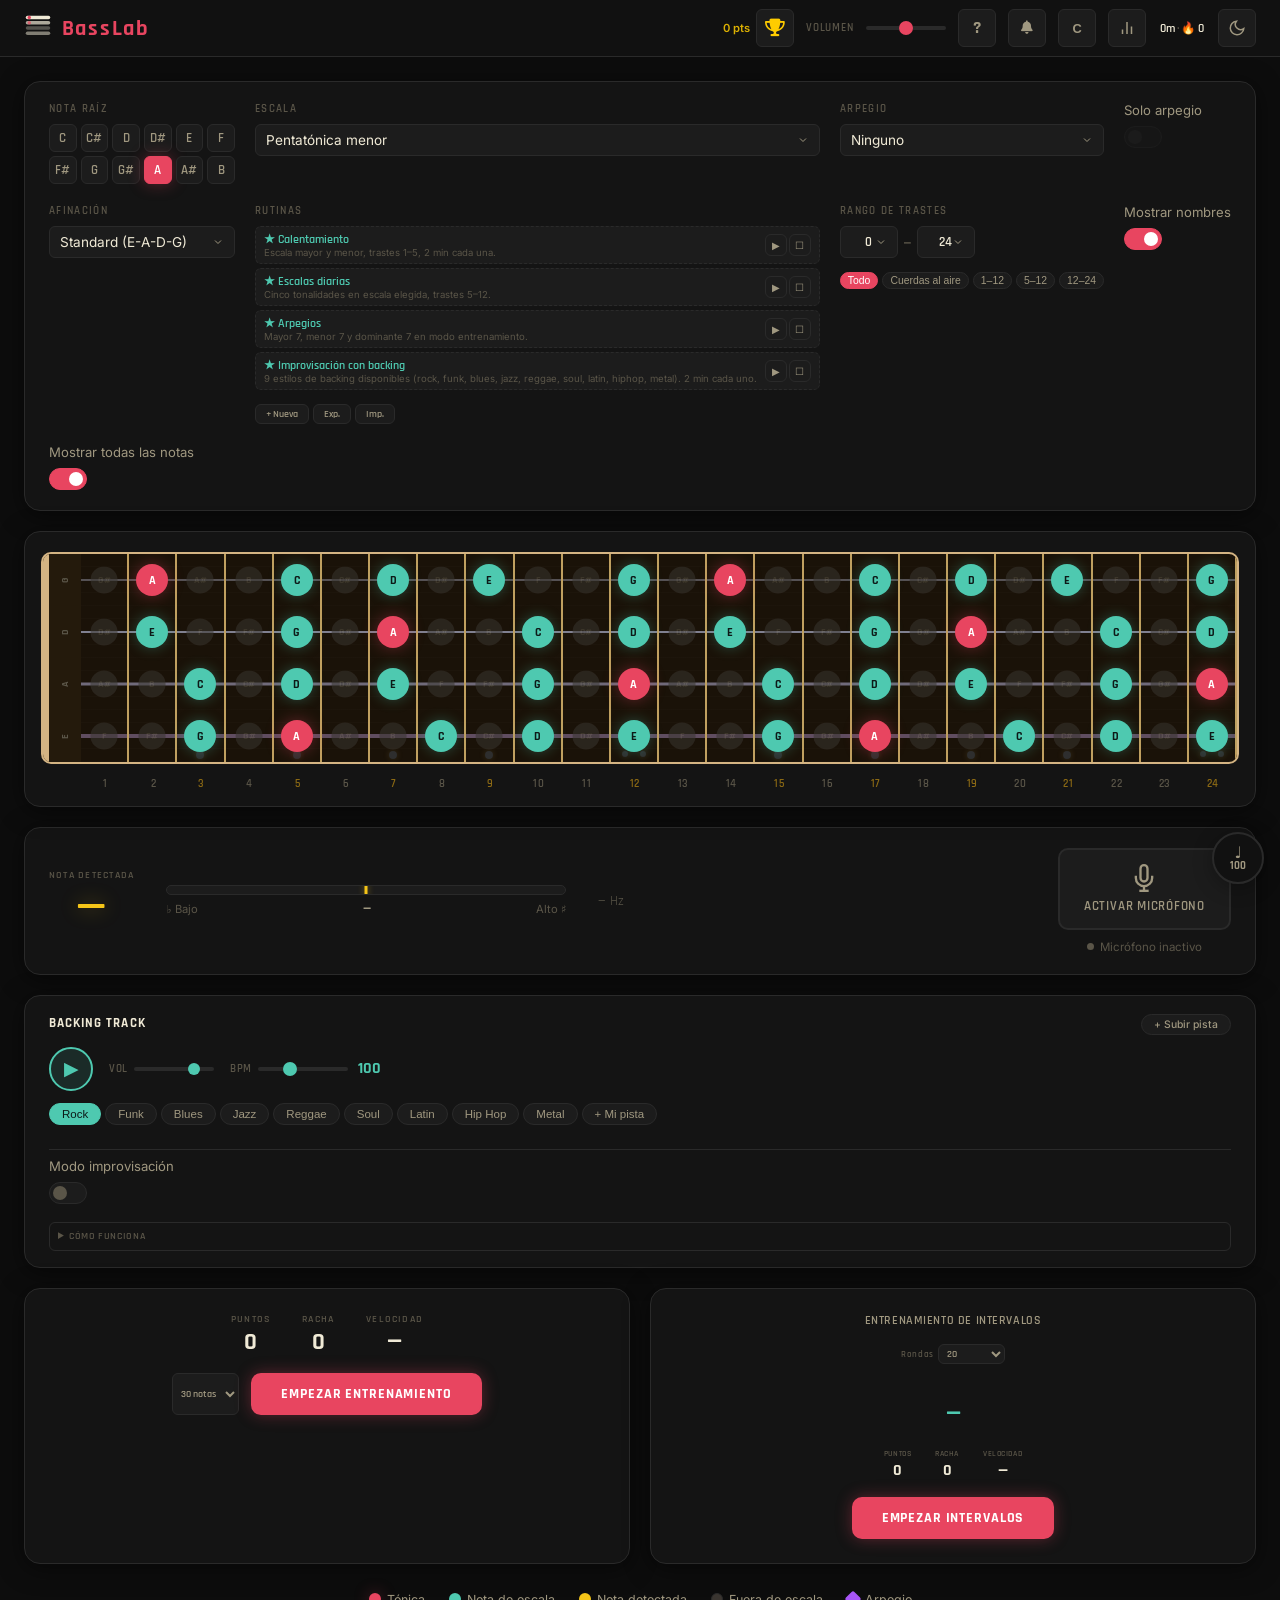
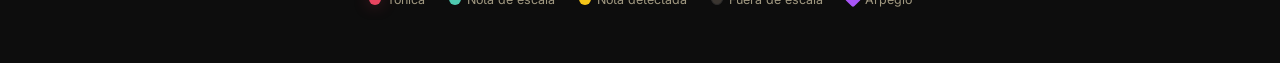
==== commit 9c6bbd00: "V1.0!" ====
--- a/index.html
+++ b/index.html
@@ -32,16 +32,28 @@
         <span class="brand-name">BassLab</span>
       </div>
       <div class="header-controls">
-        <span class="volume-label">Volumen</span>
-        <input type="range" id="volumeSlider" min="0" max="1" step="0.01" value="0.5" title="Volumen" aria-label="Volumen" />
-        <button id="helpBtn" class="btn-icon help-btn" title="Ayuda" aria-label="Ayuda">?</button>
+        <span class="volume-label desktop-only">Volumen</span>
+        <input type="range" id="volumeSlider" class="desktop-only" min="0" max="1" step="0.01" value="0.5" title="Volumen" aria-label="Volumen" />
+        <span class="volume-mobile-wrap mobile-control">
+          <button id="volumeIconBtn" class="btn-icon mobile-only" title="Volumen" aria-label="Volumen">
+            <i class="fa-solid fa-volume-high"></i>
+          </button>
+          <div class="volume-popover" id="volumePopover" aria-hidden="true">
+            <input type="range" id="volumeSliderMobile" min="0" max="1" step="0.01" value="0.5" title="Volumen" aria-label="Volumen móvil" />
+          </div>
+        </span>
+        <button id="helpBtn" class="btn-icon help-btn desktop-only" title="Ayuda" aria-label="Ayuda">?</button>
+        <button id="newsBtn" class="btn-icon news-btn desktop-only" title="Noticias" aria-label="Noticias">
+          <i class="fa-solid fa-bell"></i>
+          <span class="news-badge" id="newsBadge" aria-hidden="true"></span>
+        </button>
         <button id="notationToggle" class="btn-icon" title="Notación: inglesa / española" aria-label="Cambiar notación">
           <span style="font-size:0.8rem;font-weight:600;">Do</span>
         </button>
-        <button id="statsBtn" class="btn-icon stats-btn" title="Estadísticas" aria-label="Estadísticas">
+        <button id="statsBtn" class="btn-icon stats-btn desktop-only" title="Estadísticas" aria-label="Estadísticas">
           <svg viewBox="0 0 24 24" width="18" height="18" fill="none" stroke="currentColor" stroke-width="2"><path d="M18 20V10M12 20V4M6 20v-6"/></svg>
         </button>
-        <button class="header-stats-summary" id="headerStatsSummary" title="Estadísticas" aria-label="Abrir estadísticas"></button>
+        <button class="header-stats-summary desktop-only" id="headerStatsSummary" title="Estadísticas" aria-label="Abrir estadísticas"></button>
         <button id="themeToggle" class="btn-icon" title="Cambiar tema" aria-label="Cambiar tema">
           <svg id="themeIconDark" viewBox="0 0 24 24" fill="none" stroke="currentColor" stroke-width="2">
             <path d="M21 12.79A9 9 0 1 1 11.21 3 7 7 0 0 0 21 12.79z"/>
@@ -54,9 +66,19 @@
             <line x1="18.36" y1="5.64" x2="19.78" y2="4.22"/>
           </svg>
         </button>
+        <button id="mobileMenuBtn" class="btn-icon mobile-only" title="Menú" aria-label="Abrir menú">☰</button>
       </div>
     </div>
   </header>
+
+  <!-- ===== MOBILE MENU ===== -->
+  <div class="mobile-menu" id="mobileMenu">
+    <button class="mobile-menu-item" id="mobileStatsBtn"><i class="fa-solid fa-chart-bar"></i> Estadísticas</button>
+    <button class="mobile-menu-item" id="mobileHelpBtn">? Ayuda</button>
+    <button class="mobile-menu-item" id="mobileNewsBtn"><i class="fa-solid fa-bell"></i> Noticias <span class="news-badge-mobile" id="mobileNewsBadge"></span></button>
+    <button class="mobile-menu-item" id="mobileExportBtn"><i class="fa-solid fa-download"></i> Exportar datos</button>
+    <button class="mobile-menu-item" id="mobileImportBtn"><i class="fa-solid fa-upload"></i> Importar datos</button>
+  </div>
 
   <!-- ===== MAIN APP ===== -->
   <main class="app-main">
@@ -712,6 +734,20 @@
     </div>
   </div>
 
+  <!-- ===== NEWS MODAL ===== -->
+  <div class="help-modal-backdrop news-modal-backdrop" id="newsModalBackdrop">
+    <div class="help-modal news-modal" id="newsModal">
+      <button class="help-modal-close" id="newsModalClose" aria-label="Cerrar noticias">&times;</button>
+      <h2>Noticias</h2>
+      <div class="news-tabs">
+        <button class="news-tab active" data-tab="updates">Actualizaciones</button>
+        <button class="news-tab" data-tab="news">Novedades</button>
+      </div>
+      <div class="news-content" id="newsUpdates"></div>
+      <div class="news-content" id="newsNews" style="display:none"></div>
+    </div>
+  </div>
+
   <!-- ===== METRONOME WIDGET ===== -->
   <div class="metronome-widget" id="metronomeWidget">
     <button class="metro-toggle" id="metroToggle" title="Metrónomo" aria-label="Metrónomo">
--- a/css/styles.css
+++ b/css/styles.css
@@ -246,6 +246,86 @@
   font-weight: 700;
   font-size: 1.15rem;
   line-height: 1;
+}
+
+/* ===== MOBILE HEADER ===== */
+.desktop-only { display: inline-flex; }
+.mobile-only { display: none; }
+.mobile-control { display: none; }
+
+.volume-mobile-wrap { position: relative; display: none; }
+.volume-mobile-wrap.active { display: inline-flex; }
+
+.mobile-menu {
+  display: none;
+  position: fixed;
+  top: 56px;
+  right: 0;
+  width: 220px;
+  background: var(--bg-panel);
+  border: 1px solid var(--border);
+  border-top: none;
+  border-radius: 0 0 var(--radius-sm) var(--radius-sm);
+  box-shadow: var(--shadow-card);
+  z-index: 200;
+  flex-direction: column;
+  padding: 0.5rem 0;
+}
+.mobile-menu.active { display: flex; }
+.mobile-menu-item {
+  display: flex;
+  align-items: center;
+  gap: 0.5rem;
+  width: 100%;
+  padding: 0.65rem 1rem;
+  background: none;
+  border: none;
+  font-family: 'Inter', sans-serif;
+  font-size: 0.78rem;
+  color: var(--text-primary);
+  cursor: pointer;
+  text-align: left;
+  transition: background var(--transition);
+}
+.mobile-menu-item:hover { background: var(--bg-raised); color: var(--accent); }
+.mobile-menu-item i { width: 1.1rem; text-align: center; color: var(--text-muted); }
+
+.volume-popover {
+  display: none;
+  position: absolute;
+  top: 100%;
+  right: 0;
+  background: var(--bg-panel);
+  border: 1px solid var(--border);
+  border-radius: var(--radius-sm);
+  padding: 0.5rem 0.75rem;
+  box-shadow: var(--shadow-card);
+  z-index: 200;
+}
+.volume-mobile-wrap.active .volume-popover { display: block; }
+.volume-popover input[type="range"] {
+  appearance: none;
+  width: 120px;
+  height: 4px;
+  background: var(--border);
+  border-radius: 999px;
+  outline: none;
+  cursor: pointer;
+  writing-mode: horizontal-tb;
+}
+.volume-popover input[type="range"]::-webkit-slider-thumb {
+  appearance: none;
+  width: 14px;
+  height: 14px;
+  border-radius: 50%;
+  background: var(--accent);
+  cursor: pointer;
+}
+
+@media (max-width: 640px) {
+  .brand-icon { width: 22px; height: 22px; }
+  .brand-name { font-size: 1rem; }
+  .header-inner { padding: 0 0.5rem; }
 }
 
 /* ===== MAIN LAYOUT ===== */
@@ -1573,12 +1653,6 @@
 .training-layout.full-width .training-panel {
   min-height: auto;
 }
-@media (max-width: 768px) {
-  .training-layout.full-width { grid-template-columns: 1fr; }
-}
-@media (max-width: 900px) {
-  .training-layout { grid-template-columns: 1fr; }
-}
 
 .training-panel {
   min-height: 0;
@@ -1982,41 +2056,35 @@
 }
 
 /* ===== RESPONSIVE ===== */
-@media (max-width: 900px) {
-  .controls-panel {
-    grid-template-columns: 1fr 1fr;
-  }
-  .control-group:first-child { grid-column: 1 / -1; }
-}
-
-@media (max-width: 640px) {
-  .app-main { padding: 1rem 0.75rem 2rem; gap: 1rem; }
-
+@media (max-width: 800px) {
+  .desktop-only { display: none !important; }
+  .mobile-only { display: inline-flex; }
+  .mobile-control { display: none; }
+  .mobile-control.active { display: inline-flex; }
+  .header-controls { gap: 0.35rem; position: relative; }
+  #volumeSlider { display: none; }
+  .volume-mobile-wrap { display: inline-flex; position: relative; }
+  .volume-mobile-wrap:not(.active) .volume-popover { display: none; }
+  .volume-mobile-wrap.active { display: inline-flex; }
+  .volume-mobile-wrap.active .volume-popover { display: block; }
+  .training-layout.full-width { grid-template-columns: 1fr; }
+  .training-layout { grid-template-columns: 1fr; }
   .controls-panel {
     grid-template-columns: 1fr;
     padding: 1rem;
   }
   .control-group:first-child { grid-column: 1; }
-
+  .app-main { padding: 1rem 0.75rem 2rem; gap: 1rem; }
   .tuner-panel { grid-template-columns: 1fr; }
   .tuner-display { flex-direction: column; align-items: flex-start; gap: 1rem; }
   .tuner-meter-wrap { width: 100%; max-width: 100%; }
   .tuner-actions { flex-direction: row; align-items: center; gap: 1rem; }
   .btn-mic { flex-direction: row; padding: 10px 16px; }
-
-  .fretboard-section { padding: 1rem 0.25rem 0.5rem; }
-
-  .fretboard { min-width: 780px; grid-template-columns: 28px repeat(24, 1fr); grid-template-rows: repeat(4, 42px); }
+  .fretboard-section { padding: 1rem 0.25rem 0.5rem; width: 100%; box-sizing: border-box; position: static; }
+  .fretboard { min-width: 0; grid-template-columns: 28px repeat(24, 1fr); grid-template-rows: repeat(4, 42px); }
+  .fretboard-scroll { overflow-x: visible; }
+  .fretboard-scroll::-webkit-scrollbar { display: none; }
   .note-dot { width: 22px; height: 22px; font-size: 0.55rem; }
-
-  .fretboard-scroll {
-    background:
-      linear-gradient(to right, var(--bg-surface) 0%, transparent 20px) left,
-      linear-gradient(to left, var(--bg-surface) 0%, transparent 20px) right;
-    background-repeat: no-repeat;
-    background-size: 40px 100%;
-    background-attachment: local, local;
-  }
 }
 
 /* ===== STATS MODAL ===== */
@@ -2232,6 +2300,94 @@
 }
 .help-modal-close:hover { color: var(--accent); border-color: var(--accent); }
 
+/* ===== NEWS MODAL & BADGE ===== */
+.news-btn { position: relative; }
+.news-badge {
+  position: absolute;
+  top: 2px;
+  right: 2px;
+  width: 8px;
+  height: 8px;
+  background: #ff4444;
+  border-radius: 50%;
+  display: none;
+  pointer-events: none;
+}
+.news-badge-mobile {
+  display: none;
+  width: 8px;
+  height: 8px;
+  background: #ff4444;
+  border-radius: 50%;
+  vertical-align: middle;
+  margin-left: 2px;
+}
+
+.news-tabs {
+  display: flex;
+  gap: 0;
+  border-bottom: 1px solid var(--border);
+  margin-bottom: 1rem;
+}
+.news-tab {
+  padding: 0.5rem 1rem;
+  border: none;
+  background: none;
+  color: var(--text-muted);
+  font-family: 'Rajdhani', sans-serif;
+  font-size: 0.9rem;
+  font-weight: 600;
+  cursor: pointer;
+  border-bottom: 2px solid transparent;
+  transition: color var(--transition), border-color var(--transition);
+}
+.news-tab.active {
+  color: var(--scale-note);
+  border-bottom-color: var(--scale-note);
+}
+.news-tab:hover { color: var(--text-primary); }
+
+.news-entry {
+  padding: 0.75rem 0;
+  border-bottom: 1px solid var(--border);
+}
+.news-entry:last-child { border-bottom: none; }
+
+.news-entry-header {
+  display: flex;
+  align-items: baseline;
+  gap: 0.5rem;
+  flex-wrap: wrap;
+  margin-bottom: 0.25rem;
+}
+.news-entry-date {
+  font-size: 0.7rem;
+  color: var(--text-muted);
+  font-family: 'Inter', sans-serif;
+}
+.news-entry-version {
+  font-size: 0.625rem;
+  font-weight: 600;
+  background: var(--scale-note);
+  color: #0f0f19;
+  padding: 1px 6px;
+  border-radius: 4px;
+  font-family: 'Rajdhani', sans-serif;
+}
+.news-entry-title {
+  font-family: 'Rajdhani', sans-serif;
+  font-size: 0.95rem;
+  font-weight: 600;
+  color: var(--text-primary);
+  margin: 0;
+}
+.news-entry-body {
+  font-size: 0.8rem;
+  color: var(--text-secondary);
+  line-height: 1.5;
+  margin: 0.15rem 0 0;
+}
+
 /* ===== ROUTINES ===== */
 .routine-list {
   display: flex;
@@ -3010,16 +3166,11 @@
 .metro-check input { accent-color: var(--scale-note); }
 
 @media (max-width: 520px) {
-  .help-modal { width: 96vw; padding: 1.25rem 1rem; }
-  .help-modal h2 { font-size: 1.25rem; }
+  .help-modal, .news-modal { width: 96vw; padding: 1.25rem 1rem; }
+  .help-modal h2, .news-modal h2 { font-size: 1.25rem; }
+  .news-tab { font-size: 0.8rem; padding: 0.4rem 0.75rem; }
   .metronome-widget { bottom: 0.5rem; right: 0.5rem; }
   .metro-panel { min-width: 200px; padding: 0.6rem 0.75rem; }
-  .header-inner { padding: 0 0.75rem; }
-  .brand-name { font-size: 1.1rem; }
-  .header-controls { gap: 0.4rem; }
-  .volume-label { display: none; }
-  #volumeSlider { width: 60px; }
-  .header-stats-summary { display: none; }
 }
 
 /* ===== SCROLLBAR GLOBAL ===== */
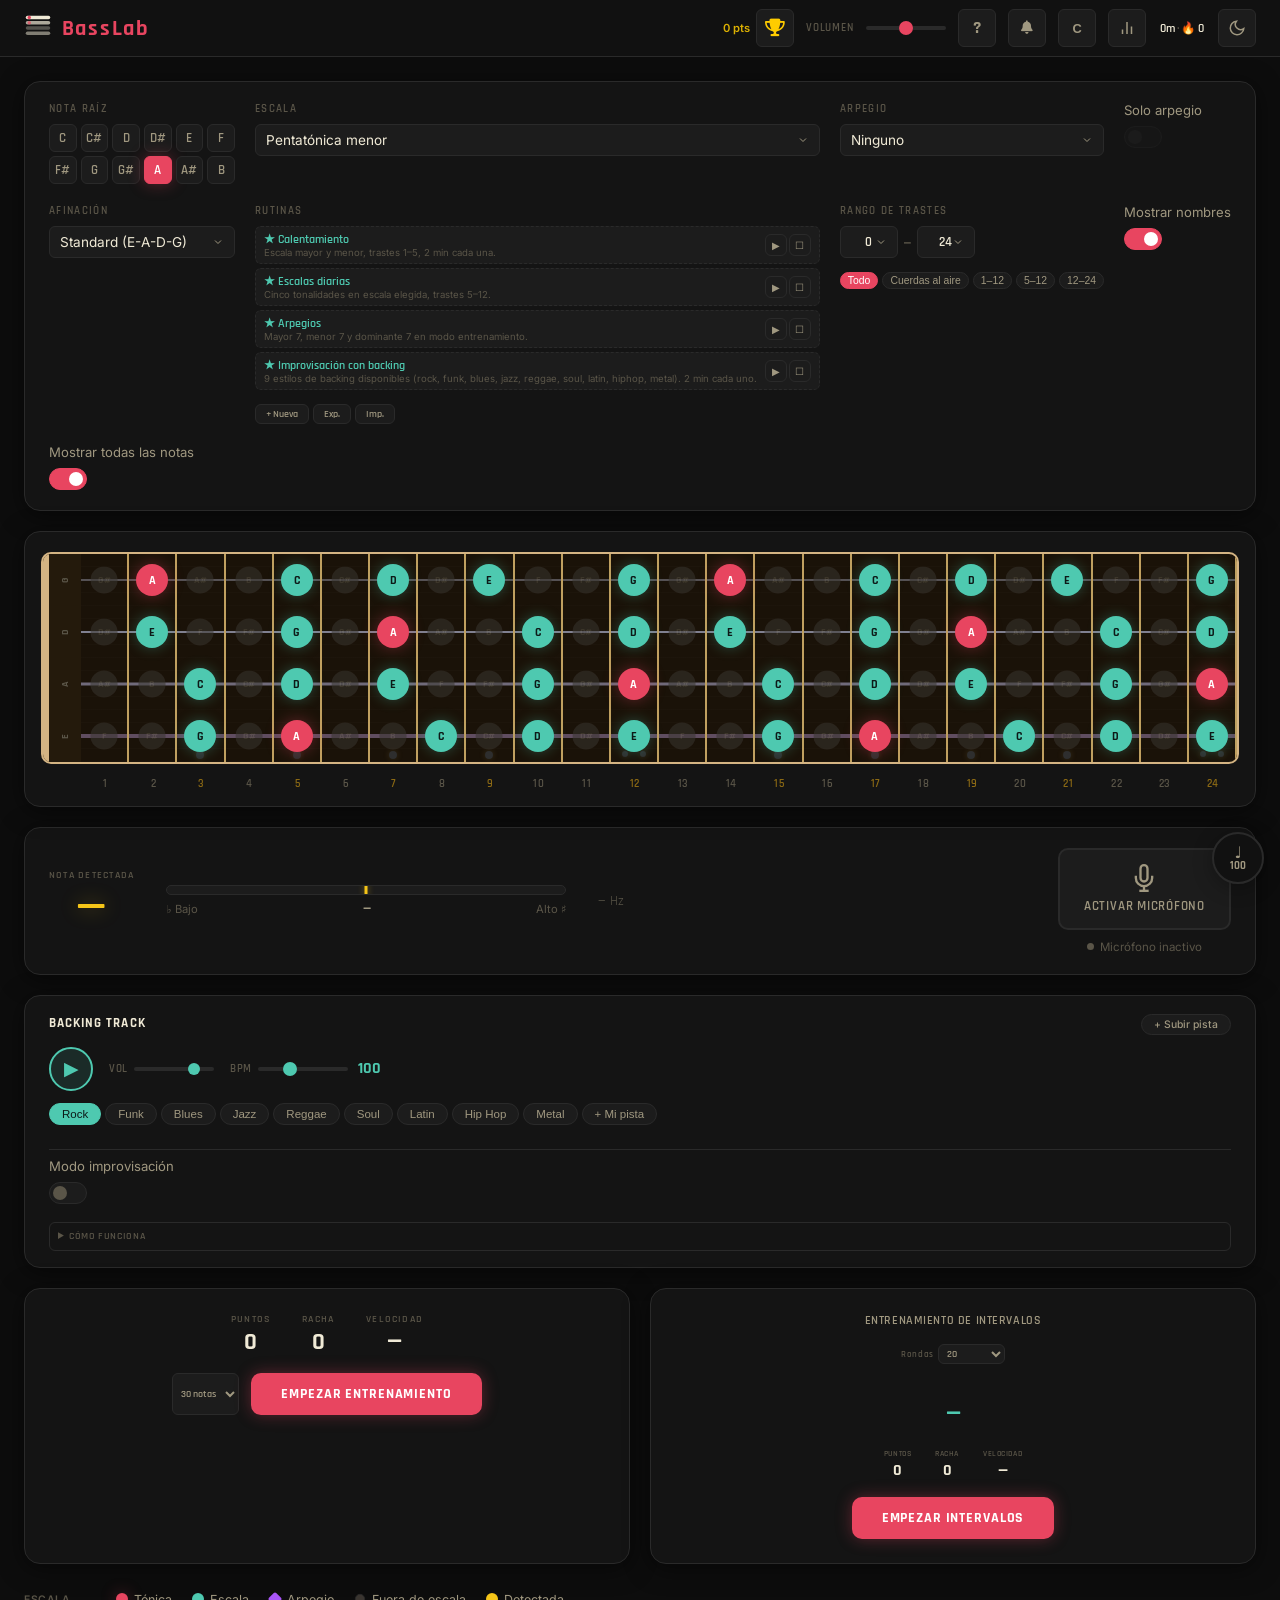
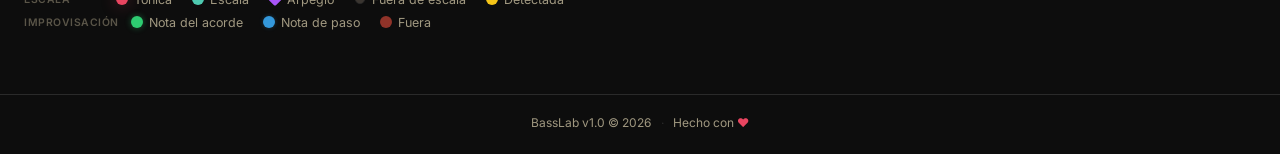
==== commit 801f0b43: "Correcciones menores" ====
--- a/index.html
+++ b/index.html
@@ -493,29 +493,58 @@
 
     <!-- ===== LEGEND ===== -->
     <section class="legend" aria-label="Leyenda">
-      <div class="legend-item">
-        <span class="legend-dot tonic"></span>
-        <span>Tónica</span>
-      </div>
-      <div class="legend-item">
-        <span class="legend-dot scale-note"></span>
-        <span>Nota de escala</span>
-      </div>
-      <div class="legend-item">
-        <span class="legend-dot detected"></span>
-        <span>Nota detectada</span>
-      </div>
-      <div class="legend-item">
-        <span class="legend-dot off-scale"></span>
-        <span>Fuera de escala</span>
-      </div>
-      <div class="legend-item">
-        <span class="legend-dot arpeggio"></span>
-        <span>Arpegio</span>
+      <div class="legend-group">
+        <span class="legend-label">Escala</span>
+        <div class="legend-row">
+          <div class="legend-item">
+            <span class="legend-dot tonic"></span>
+            <span>Tónica</span>
+          </div>
+          <div class="legend-item">
+            <span class="legend-dot scale-note"></span>
+            <span>Escala</span>
+          </div>
+          <div class="legend-item">
+            <span class="legend-dot arpeggio"></span>
+            <span>Arpegio</span>
+          </div>
+          <div class="legend-item">
+            <span class="legend-dot off-scale"></span>
+            <span>Fuera de escala</span>
+          </div>
+          <div class="legend-item">
+            <span class="legend-dot detected"></span>
+            <span>Detectada</span>
+          </div>
+        </div>
+      </div>
+      <div class="legend-group">
+        <span class="legend-label">Improvisación</span>
+        <div class="legend-row">
+          <div class="legend-item">
+            <span class="legend-dot chord-tone"></span>
+            <span>Nota del acorde</span>
+          </div>
+          <div class="legend-item">
+            <span class="legend-dot scale-passing"></span>
+            <span>Nota de paso</span>
+          </div>
+          <div class="legend-item">
+            <span class="legend-dot out-scale"></span>
+            <span>Fuera</span>
+          </div>
+        </div>
       </div>
     </section>
 
   </main>
+
+  <!-- ===== FOOTER ===== -->
+  <footer class="app-footer">
+    <span class="footer-text">BassLab v1.0 &copy; 2026</span>
+    <span class="footer-sep">&middot;</span>
+    <span class="footer-text">Hecho con <span class="footer-heart">&hearts;</span></span>
+  </footer>
 
   <!-- ===== TOOLTIP ===== -->
   <div class="note-tooltip" id="noteTooltip" aria-hidden="true"></div>
--- a/css/styles.css
+++ b/css/styles.css
@@ -336,6 +336,27 @@
   display: flex;
   flex-direction: column;
   gap: 1.25rem;
+}
+
+/* ===== FOOTER ===== */
+.app-footer {
+  text-align: center;
+  padding: 1.25rem 1rem 1.5rem;
+  color: var(--text-muted);
+  font-size: 0.75rem;
+  font-family: 'Inter', sans-serif;
+  border-top: 1px solid var(--border);
+  margin-top: 0.5rem;
+}
+.footer-text {
+  color: var(--text-secondary);
+}
+.footer-sep {
+  margin: 0 0.4rem;
+  color: var(--border);
+}
+.footer-heart {
+  color: var(--accent);
 }
 
 /* ===== CONTROLS PANEL ===== */
@@ -2013,10 +2034,28 @@
 /* ===== LEGEND ===== */
 .legend {
   display: flex;
+  flex-direction: column;
+  gap: 0.5rem;
+  padding: 0.5rem 0;
+}
+.legend-group {
+  display: flex;
+  align-items: center;
+  gap: 0.75rem;
   flex-wrap: wrap;
-  gap: 1rem 1.5rem;
-  padding: 0.5rem 0;
-  justify-content: center;
+}
+.legend-label {
+  font-size: 0.65rem;
+  font-weight: 600;
+  color: var(--text-muted);
+  text-transform: uppercase;
+  letter-spacing: 0.5px;
+  min-width: 80px;
+}
+.legend-row {
+  display: flex;
+  flex-wrap: wrap;
+  gap: 0.75rem 1.25rem;
 }
 .legend-item {
   display: flex;
@@ -2034,8 +2073,11 @@
 .legend-dot.tonic     { background: var(--accent); box-shadow: var(--shadow-glow-accent); }
 .legend-dot.scale-note{ background: var(--scale-note); }
 .legend-dot.detected  { background: var(--detected); }
-.legend-dot.off-scale { background: var(--off-scale); border: 1px solid var(--border); }
-.legend-dot.arpeggio { background: var(--arpeggio); border-radius: 2px; transform: rotate(45deg); }
+.legend-dot.off-scale { background: var(--off-scale); border: 1px solid var(--border); transform: scale(0.85); }
+.legend-dot.arpeggio { background: var(--arpeggio); border-radius: 2px; transform: rotate(45deg) scale(0.85); }
+.legend-dot.chord-tone { background: var(--chord-tone, #2ecc71); box-shadow: 0 0 6px rgba(46,204,113,0.4); }
+.legend-dot.scale-passing { background: var(--scale-passing, #3498db); box-shadow: 0 0 4px rgba(52,152,219,0.3); }
+.legend-dot.out-scale { background: var(--out-scale, #e74c3c); opacity: 0.6; }
 
 /* ===== TOOLTIP ===== */
 .note-tooltip {
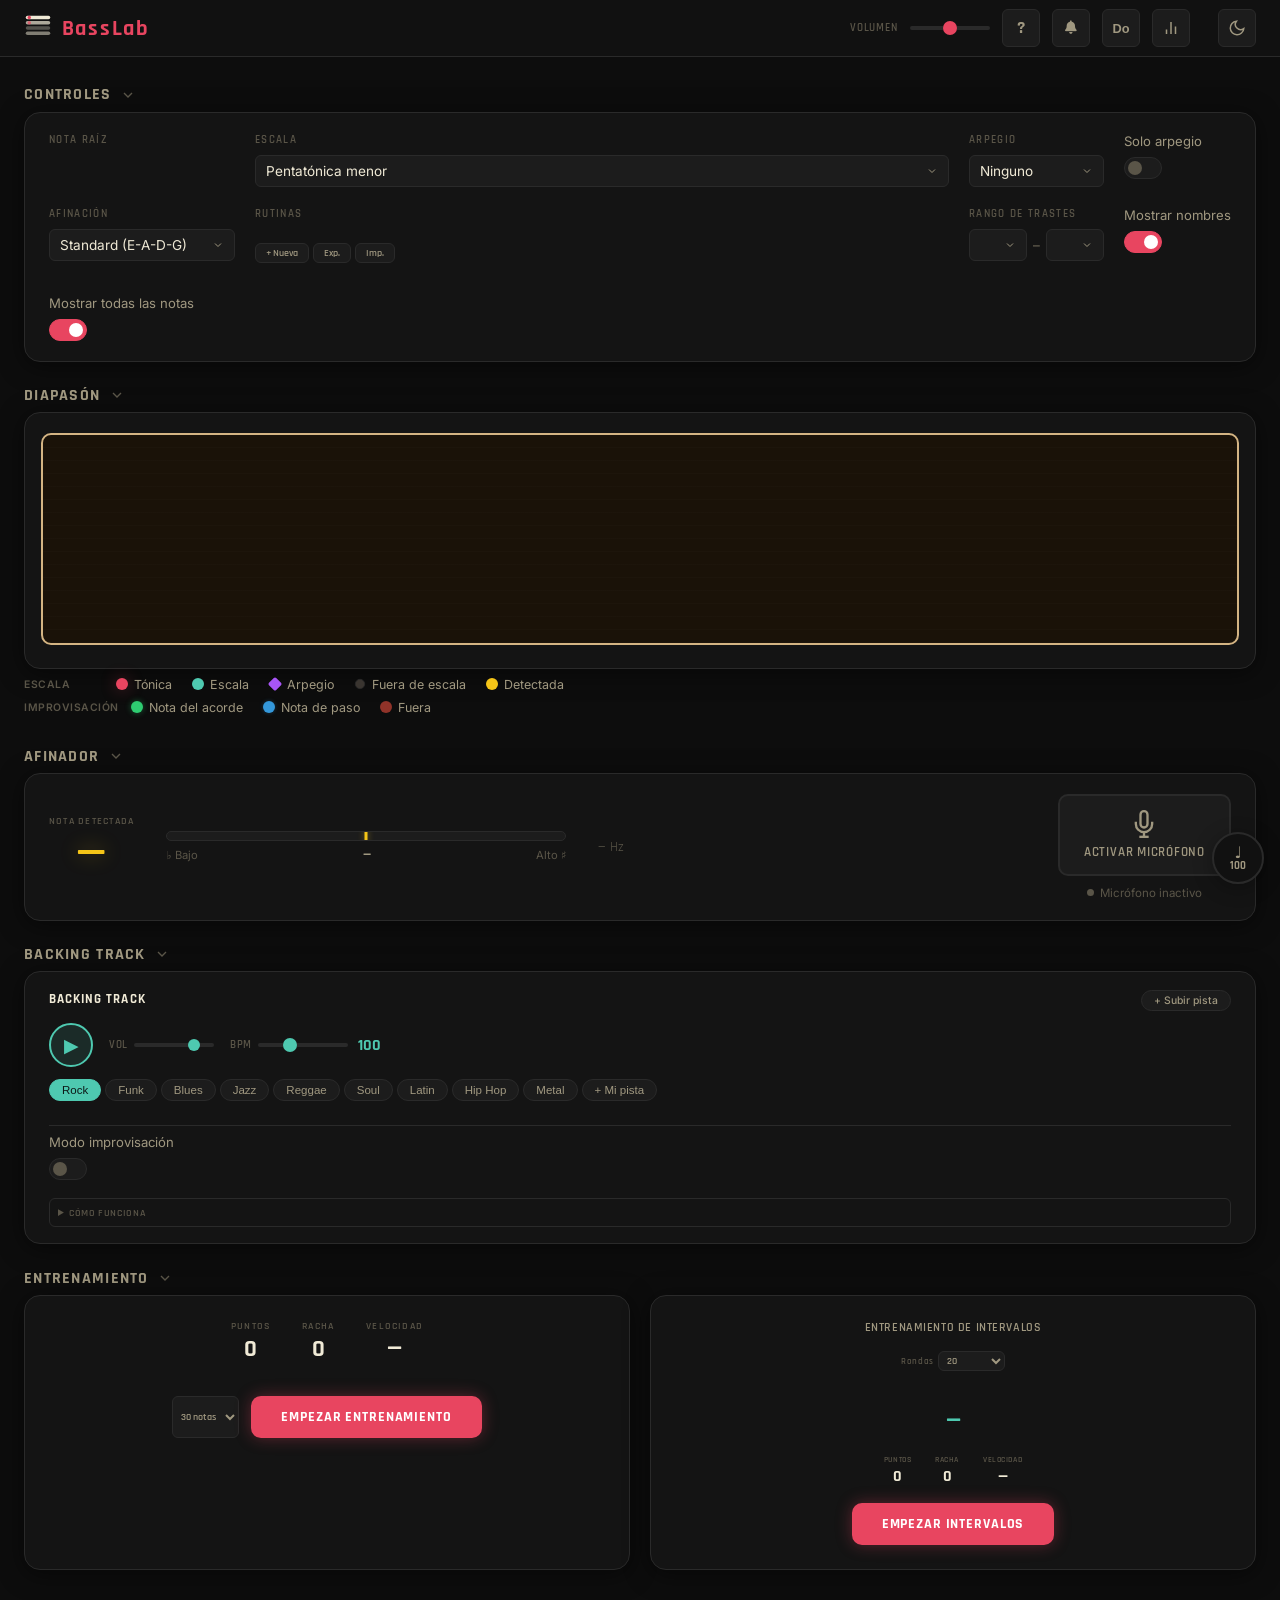
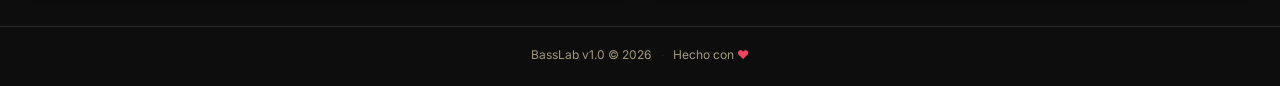
==== commit 83dfc330: "Mejorado UIX" ====
--- a/index.html
+++ b/index.html
@@ -83,6 +83,24 @@
   <!-- ===== MAIN APP ===== -->
   <main class="app-main">
 
+    <!-- ===== MOBILE TABS ===== -->
+    <nav class="mobile-tabs" aria-label="Secciones">
+      <button class="mobile-tab active" data-tab="controls">Controles</button>
+      <button class="mobile-tab" data-tab="fretboard">Diapasón</button>
+      <button class="mobile-tab" data-tab="tuner">Afinador</button>
+      <button class="mobile-tab" data-tab="training">Entrenar</button>
+      <button class="mobile-tab" data-tab="backing">Backing</button>
+    </nav>
+
+    <div class="tab-panel active" data-panel="controls">
+
+    <div class="section-header" data-section="controls">
+      <span class="section-header-title">Controles</span>
+      <button class="section-collapse-btn" aria-label="Contraer controles">
+        <svg class="section-chevron" viewBox="0 0 24 24" width="16" height="16" fill="none" stroke="currentColor" stroke-width="2"><polyline points="6 9 12 15 18 9"/></svg>
+      </button>
+    </div>
+
     <!-- ===== CONTROLS PANEL ===== -->
     <section class="controls-panel" aria-label="Controles">
 
@@ -195,6 +213,17 @@
 
     </section>
 
+    </div>
+
+    <div class="tab-panel" data-panel="fretboard">
+
+    <div class="section-header" data-section="fretboard">
+      <span class="section-header-title">Diapasón</span>
+      <button class="section-collapse-btn" aria-label="Contraer diapasón">
+        <svg class="section-chevron" viewBox="0 0 24 24" width="16" height="16" fill="none" stroke="currentColor" stroke-width="2"><polyline points="6 9 12 15 18 9"/></svg>
+      </button>
+    </div>
+
     <!-- ===== FRETBOARD ===== -->
     <section class="fretboard-section" aria-label="Diapasón">
       <div class="fretboard-wrapper">
@@ -208,6 +237,63 @@
         </div>
       </div>
     </section>
+
+    <!-- ===== LEGEND ===== -->
+    <section class="legend" aria-label="Leyenda">
+      <div class="legend-group">
+        <span class="legend-label">Escala</span>
+        <div class="legend-row">
+          <div class="legend-item">
+            <span class="legend-dot tonic"></span>
+            <span>Tónica</span>
+          </div>
+          <div class="legend-item">
+            <span class="legend-dot scale-note"></span>
+            <span>Escala</span>
+          </div>
+          <div class="legend-item">
+            <span class="legend-dot arpeggio"></span>
+            <span>Arpegio</span>
+          </div>
+          <div class="legend-item">
+            <span class="legend-dot off-scale"></span>
+            <span>Fuera de escala</span>
+          </div>
+          <div class="legend-item">
+            <span class="legend-dot detected"></span>
+            <span>Detectada</span>
+          </div>
+        </div>
+      </div>
+      <div class="legend-group">
+        <span class="legend-label">Improvisación</span>
+        <div class="legend-row">
+          <div class="legend-item">
+            <span class="legend-dot chord-tone"></span>
+            <span>Nota del acorde</span>
+          </div>
+          <div class="legend-item">
+            <span class="legend-dot scale-passing"></span>
+            <span>Nota de paso</span>
+          </div>
+          <div class="legend-item">
+            <span class="legend-dot out-scale"></span>
+            <span>Fuera</span>
+          </div>
+        </div>
+      </div>
+    </section>
+
+    </div>
+
+    <div class="tab-panel" data-panel="tuner">
+
+    <div class="section-header" data-section="tuner">
+      <span class="section-header-title">Afinador</span>
+      <button class="section-collapse-btn" aria-label="Contraer afinador">
+        <svg class="section-chevron" viewBox="0 0 24 24" width="16" height="16" fill="none" stroke="currentColor" stroke-width="2"><polyline points="6 9 12 15 18 9"/></svg>
+      </button>
+    </div>
 
     <!-- ===== TUNER PANEL ===== -->
     <section class="tuner-panel" aria-label="Afinador">
@@ -262,6 +348,17 @@
 
     </section>
 
+    </div>
+
+    <div class="tab-panel" data-panel="backing">
+
+    <div class="section-header" data-section="backing">
+      <span class="section-header-title">Backing track</span>
+      <button class="section-collapse-btn" aria-label="Contraer backing track">
+        <svg class="section-chevron" viewBox="0 0 24 24" width="16" height="16" fill="none" stroke="currentColor" stroke-width="2"><polyline points="6 9 12 15 18 9"/></svg>
+      </button>
+    </div>
+
     <!-- ===== BACKING TRACK ===== -->
     <section class="backing-panel" aria-label="Backing track" id="backingPanel">
       <div class="backing-header">
@@ -315,8 +412,16 @@
         <div class="impro-timeline" id="improTimeline"></div>
         <div class="impro-upcoming" id="improUpcoming"></div>
         <div class="impro-target" id="improTarget" style="display:none;">
-          <span class="target-label">Toca</span>
-          <span class="target-note" id="improTargetNote"></span>
+          <div class="impro-target-ring" id="improTargetRing">
+            <svg viewBox="0 0 36 36" aria-hidden="true">
+              <circle class="impro-ring-bg" cx="18" cy="18" r="15.9155"/>
+              <circle class="impro-ring-fill" id="improRingFill" cx="18" cy="18" r="15.9155"/>
+            </svg>
+            <div class="impro-target-content">
+              <span class="target-label">Toca</span>
+              <span class="target-note" id="improTargetNote"></span>
+            </div>
+          </div>
         </div>
         <div class="impro-bar">
           <div class="impro-stat">
@@ -335,6 +440,7 @@
         <div class="impro-feedback" id="improFeedback" aria-live="polite">
           <span id="improFeedbackText"></span>
         </div>
+        <div class="impro-floats" id="improFloats" aria-hidden="true"></div>
         <div class="impro-results" id="improResults" style="display:none;">
           <div class="impro-result-score" id="improResultScore">0</div>
           <div class="impro-result-label">puntos</div>
@@ -405,11 +511,25 @@
       </details>
     </section>
 
+    </div>
+
+    <div class="tab-panel" data-panel="training">
+
+    <div class="section-header" data-section="training">
+      <span class="section-header-title">Entrenamiento</span>
+      <button class="section-collapse-btn" aria-label="Contraer entrenamiento">
+        <svg class="section-chevron" viewBox="0 0 24 24" width="16" height="16" fill="none" stroke="currentColor" stroke-width="2"><polyline points="6 9 12 15 18 9"/></svg>
+      </button>
+    </div>
+
     <!-- ===== TRAINING + STATS LAYOUT ===== -->
     <div class="training-layout full-width">
 
     <!-- ===== TRAINING PANEL ===== -->
     <section class="training-panel" aria-label="Entrenamiento" id="trainingPanel">
+      <div class="training-progress" id="trainingProgress" style="display:none">
+        <div class="training-progress-fill" id="trainingProgressFill"></div>
+      </div>
       <div class="training-countdown" id="trainingCountdown"></div>
       <div class="training-target" id="trainingTarget" aria-live="polite">
         <span class="target-label">Toca</span>
@@ -432,6 +552,7 @@
       <div class="training-feedback" id="trainingFeedback" aria-live="polite">
         <span id="feedbackText"></span>
       </div>
+      <div class="training-floats" id="trainingFloats" aria-hidden="true"></div>
       <div class="training-silence" id="trainingSilence" style="display:none">Suelta la cuerda...</div>
       <div class="training-actions">
         <select id="trainingRounds" class="it-select">
@@ -490,52 +611,6 @@
     </section>
 
     </div>
-
-    <!-- ===== LEGEND ===== -->
-    <section class="legend" aria-label="Leyenda">
-      <div class="legend-group">
-        <span class="legend-label">Escala</span>
-        <div class="legend-row">
-          <div class="legend-item">
-            <span class="legend-dot tonic"></span>
-            <span>Tónica</span>
-          </div>
-          <div class="legend-item">
-            <span class="legend-dot scale-note"></span>
-            <span>Escala</span>
-          </div>
-          <div class="legend-item">
-            <span class="legend-dot arpeggio"></span>
-            <span>Arpegio</span>
-          </div>
-          <div class="legend-item">
-            <span class="legend-dot off-scale"></span>
-            <span>Fuera de escala</span>
-          </div>
-          <div class="legend-item">
-            <span class="legend-dot detected"></span>
-            <span>Detectada</span>
-          </div>
-        </div>
-      </div>
-      <div class="legend-group">
-        <span class="legend-label">Improvisación</span>
-        <div class="legend-row">
-          <div class="legend-item">
-            <span class="legend-dot chord-tone"></span>
-            <span>Nota del acorde</span>
-          </div>
-          <div class="legend-item">
-            <span class="legend-dot scale-passing"></span>
-            <span>Nota de paso</span>
-          </div>
-          <div class="legend-item">
-            <span class="legend-dot out-scale"></span>
-            <span>Fuera</span>
-          </div>
-        </div>
-      </div>
-    </section>
 
   </main>
 
--- a/css/styles.css
+++ b/css/styles.css
@@ -111,7 +111,6 @@
   color: var(--text-primary);
   min-height: 100vh;
   transition: background var(--transition-slow), color var(--transition-slow);
-  overflow-x: hidden;
 }
 
 /* ===== HEADER ===== */
@@ -328,9 +327,58 @@
   .header-inner { padding: 0 0.5rem; }
 }
 
+/* ===== SECTION COLLAPSE ===== */
+.section-header {
+  display: none;
+}
+.section-header-title {
+  font-family: 'Rajdhani', sans-serif;
+  font-weight: 700;
+  font-size: 1rem;
+  letter-spacing: 0.08em;
+  text-transform: uppercase;
+  color: var(--text-secondary);
+}
+.section-collapse-btn {
+  background: none;
+  border: none;
+  color: var(--text-muted);
+  cursor: pointer;
+  padding: 2px;
+  border-radius: 4px;
+  transition: color 0.2s;
+  display: flex;
+  align-items: center;
+}
+.section-collapse-btn:hover {
+  color: var(--text-primary);
+}
+.section-chevron {
+  transition: transform 0.3s cubic-bezier(0.22, 1, 0.36, 1);
+}
+.tab-panel.collapsed .section-chevron {
+  transform: rotate(-90deg);
+}
+
+@media (min-width: 601px) {
+  .section-header {
+    display: flex;
+    align-items: center;
+    gap: 0.4rem;
+    cursor: pointer;
+    user-select: none;
+    padding: 0.2rem 0 0.3rem;
+    margin-bottom: 0.1rem;
+  }
+  .tab-panel.collapsed > *:not(.section-header) {
+    display: none;
+  }
+}
+
 /* ===== MAIN LAYOUT ===== */
 .app-main {
   max-width: 1400px;
+  width: 100%;
   margin: 0 auto;
   padding: 1.5rem 1.5rem 3rem;
   display: flex;
@@ -358,6 +406,42 @@
 .footer-heart {
   color: var(--accent);
 }
+
+/* ===== MOBILE TABS ===== */
+.mobile-tabs {
+  display: none;
+  gap: 0.35rem;
+  padding: 0.5rem 0;
+  border-bottom: 1px solid var(--border);
+  margin-bottom: 0.5rem;
+  overflow-x: auto;
+  scrollbar-width: none;
+  -webkit-overflow-scrolling: touch;
+}
+.mobile-tabs::-webkit-scrollbar { display: none; }
+
+.mobile-tab {
+  flex: 1 1 auto;
+  min-width: 0;
+  padding: 0.5rem 0.5rem;
+  border: 1px solid var(--border);
+  border-radius: var(--radius-sm);
+  background: var(--bg-raised);
+  color: var(--text-secondary);
+  font-family: 'Rajdhani', sans-serif;
+  font-size: 0.75rem;
+  font-weight: 600;
+  cursor: pointer;
+  white-space: nowrap;
+  transition: all var(--transition);
+}
+.mobile-tab.active {
+  background: var(--accent);
+  border-color: var(--accent);
+  color: #fff;
+}
+
+.tab-panel { display: block; }
 
 /* ===== CONTROLS PANEL ===== */
 .controls-panel {
@@ -557,9 +641,19 @@
   padding: 1.25rem 1rem 0.75rem;
   box-shadow: var(--shadow-card);
   overflow: hidden;
-  position: sticky;
+  z-index: 20;
+}
+.fretboard-section.fixed {
+  position: fixed;
   top: 60px;
-  z-index: 20;
+  left: 50%;
+  transform: translateX(-50%);
+  box-shadow: var(--shadow-card), 0 4px 24px rgba(0,0,0,0.35);
+  border-radius: 0 0 var(--radius-lg) var(--radius-lg);
+}
+.fretboard-spacer {
+  visibility: hidden;
+  pointer-events: none;
 }
 
 .fretboard-wrapper {
@@ -999,6 +1093,8 @@
   align-items: center;
   gap: 1rem;
   min-height: 120px;
+  position: relative;
+  overflow: visible;
 }
 
 .training-countdown {
@@ -1010,11 +1106,14 @@
   display: none;
   align-items: center;
   justify-content: center;
-  animation: count-pop 0.35s ease-out;
-}
+  animation: count-pop 0.45s cubic-bezier(0.22, 1, 0.36, 1);
+}
+.training-countdown.n3 { color: #ff7676; text-shadow: 0 0 28px rgba(255,118,118,0.45); }
+.training-countdown.n2 { color: #ff9f43; text-shadow: 0 0 28px rgba(255,159,67,0.45); }
+.training-countdown.n1 { color: #ffcc00; text-shadow: 0 0 28px rgba(255,204,0,0.45); }
 .training-countdown.go {
   color: var(--scale-note);
-  text-shadow: 0 0 32px var(--scale-glow);
+  text-shadow: 0 0 36px var(--scale-glow);
   font-size: 5rem;
 }
 @keyframes count-pop {
@@ -1027,6 +1126,7 @@
   flex-direction: column;
   align-items: center;
   gap: 2px;
+  position: relative;
 }
 .target-label {
   font-family: 'Rajdhani', sans-serif;
@@ -1043,10 +1143,34 @@
   line-height: 1;
   color: var(--detected);
   text-shadow: 0 0 24px var(--detected-glow);
-  transition: color 0.15s;
-}
-.training-target.correct-flash .target-note { color: var(--scale-note); }
-.training-target.wrong-flash   .target-note { color: var(--accent); }
+  transition: color 0.2s ease, text-shadow 0.2s ease;
+}
+.target-note.pop {
+  animation: target-pop 0.4s cubic-bezier(0.22, 1, 0.36, 1);
+}
+@keyframes target-pop {
+  0%   { transform: scale(1); }
+  45%  { transform: scale(1.18); }
+  100% { transform: scale(1); }
+}
+.training-target.correct-flash .target-note {
+  color: var(--scale-note);
+  text-shadow: 0 0 40px var(--scale-glow);
+}
+.training-target.wrong-flash .target-note {
+  color: var(--accent);
+  text-shadow: 0 0 40px var(--accent-glow);
+}
+.training-target.shake {
+  animation: target-shake 0.45s ease-in-out;
+}
+@keyframes target-shake {
+  0%, 100% { transform: translateX(0); }
+  20%      { transform: translateX(-5px); }
+  40%      { transform: translateX(5px); }
+  60%      { transform: translateX(-3px); }
+  80%      { transform: translateX(3px); }
+}
 
 .training-stats {
   display: flex;
@@ -1071,10 +1195,31 @@
   font-weight: 700;
   font-size: 1.5rem;
   color: var(--text-primary);
+  transition: color 0.25s ease, text-shadow 0.25s ease, transform 0.25s ease;
 }
 .stat-value.fast { color: #4caf50; }
 .stat-value.ok   { color: #ffcc00; }
 .stat-value.slow { color: var(--text-muted); }
+#trainingStreak.streak-warm {
+  color: #ffcc00;
+  text-shadow: 0 0 12px rgba(255,204,0,0.35);
+}
+#trainingStreak.streak-hot {
+  color: #ff9f43;
+  text-shadow: 0 0 14px rgba(255,159,67,0.45);
+}
+#trainingStreak.streak-fire {
+  color: var(--accent);
+  text-shadow: 0 0 16px var(--accent-glow);
+}
+#trainingStreak.streak-pop {
+  animation: streak-pop 0.5s cubic-bezier(0.22, 1, 0.36, 1);
+}
+@keyframes streak-pop {
+  0%   { transform: scale(1); }
+  40%  { transform: scale(1.35); }
+  100% { transform: scale(1); }
+}
 
 .training-feedback {
   display: none;
@@ -1085,6 +1230,7 @@
   font-size: 1.4rem;
   padding: 6px 20px;
   border-radius: 999px;
+  transition: transform 0.2s ease;
 }
 .training-feedback.correct {
   color: var(--scale-note);
@@ -1093,6 +1239,50 @@
 .training-feedback.wrong {
   color: var(--accent);
   background: rgba(232, 69, 96, 0.12);
+}
+.training-feedback.pop {
+  animation: feedback-pop 0.4s cubic-bezier(0.22, 1, 0.36, 1);
+}
+@keyframes feedback-pop {
+  0%   { transform: scale(0.85); opacity: 0.4; }
+  60%  { transform: scale(1.08); opacity: 1; }
+  100% { transform: scale(1); }
+}
+
+.training-floats {
+  position: relative;
+  height: 0;
+  pointer-events: none;
+}
+.training-float {
+  position: absolute;
+  left: 50%;
+  top: 0;
+  transform: translateX(-50%);
+  font-family: 'Rajdhani', sans-serif;
+  font-weight: 700;
+  font-size: 1.2rem;
+  letter-spacing: 0.05em;
+  pointer-events: none;
+  animation: float-up 0.95s cubic-bezier(0.22, 1, 0.36, 1) forwards;
+  white-space: nowrap;
+}
+.training-float.float-correct { color: var(--scale-note); }
+.training-float.float-perfect {
+  color: #ffcc00;
+  text-shadow: 0 0 16px rgba(255,204,0,0.55);
+  font-size: 1.4rem;
+}
+.training-float.float-wrong { color: var(--accent); }
+.training-float.float-streak {
+  color: #ff9f43;
+  text-shadow: 0 0 14px rgba(255,159,67,0.5);
+  font-size: 1.3rem;
+}
+@keyframes float-up {
+  0%   { opacity: 0; transform: translate(-50%, 6px) scale(0.9); }
+  20%  { opacity: 1; transform: translate(-50%, -2px) scale(1.05); }
+  100% { opacity: 0; transform: translate(-50%, -32px) scale(1); }
 }
 
 .training-silence {
@@ -1114,6 +1304,30 @@
   50% { border-color: var(--text-muted); }
 }
 
+.training-progress {
+  width: 100%;
+  height: 3px;
+  background: rgba(255, 255, 255, 0.06);
+  border-radius: 2px;
+  overflow: hidden;
+}
+.training-progress-fill {
+  height: 100%;
+  width: 0%;
+  background: linear-gradient(90deg, var(--scale-note), #ffcc00);
+  border-radius: 2px;
+  transition: width 0.45s cubic-bezier(0.22, 1, 0.36, 1);
+  position: relative;
+}
+.training-progress-fill.indeterminate {
+  width: 30% !important;
+  animation: progress-indet 1.6s ease-in-out infinite;
+}
+@keyframes progress-indet {
+  0%   { transform: translateX(-100%); }
+  100% { transform: translateX(360%); }
+}
+
 .training-actions {
   display: flex;
   gap: 0.75rem;
@@ -1134,6 +1348,7 @@
   box-shadow: var(--shadow-glow-accent);
 }
 .btn-training:hover { opacity: 0.85; }
+.btn-training:active { transform: scale(0.97); }
 .btn-training.stop {
   background: transparent;
   border-color: var(--accent);
@@ -1154,6 +1369,41 @@
   font-size: 1.2rem;
   color: var(--text-primary);
   letter-spacing: 0.06em;
+  animation: result-in 0.4s ease-out;
+}
+.results-rank {
+  font-family: 'Rajdhani', sans-serif;
+  font-weight: 700;
+  font-size: 3rem;
+  line-height: 1;
+  width: 64px;
+  height: 64px;
+  display: flex;
+  align-items: center;
+  justify-content: center;
+  border-radius: 50%;
+  border: 2px solid var(--border);
+  background: var(--bg-raised);
+  color: var(--text-muted);
+  animation: result-in 0.55s cubic-bezier(0.22, 1, 0.36, 1);
+}
+.results-rank[data-rank="S"] {
+  color: #ffcc00;
+  border-color: rgba(255,204,0,0.55);
+  text-shadow: 0 0 18px rgba(255,204,0,0.45);
+  box-shadow: 0 0 24px rgba(255,204,0,0.18);
+}
+.results-rank[data-rank="A"] {
+  color: #4caf50;
+  border-color: rgba(76,175,80,0.5);
+  text-shadow: 0 0 14px rgba(76,175,80,0.35);
+}
+.results-rank[data-rank="B"] {
+  color: #4ec9b0;
+  border-color: rgba(78,201,176,0.5);
+}
+.results-rank[data-rank="C"] {
+  color: var(--text-muted);
 }
 .results-grid {
   display: flex;
@@ -1166,6 +1416,18 @@
   flex-direction: column;
   align-items: center;
   gap: 2px;
+  opacity: 0;
+  transform: translateY(10px);
+  animation: result-in 0.4s ease-out forwards;
+}
+.result-item:nth-child(1) { animation-delay: 0.10s; }
+.result-item:nth-child(2) { animation-delay: 0.18s; }
+.result-item:nth-child(3) { animation-delay: 0.26s; }
+.result-item:nth-child(4) { animation-delay: 0.34s; }
+.result-item:nth-child(5) { animation-delay: 0.42s; }
+.result-item:nth-child(6) { animation-delay: 0.50s; }
+@keyframes result-in {
+  to { opacity: 1; transform: translateY(0); }
 }
 .result-val {
   font-family: 'Rajdhani', sans-serif;
@@ -1184,11 +1446,20 @@
 
 /* Target highlight on fretboard */
 .note-dot.target {
-  animation: target-glow 0.6s ease-in-out infinite alternate !important;
+  animation: target-glow 1.2s ease-in-out infinite alternate !important;
+  transition: filter 0.25s ease;
 }
 @keyframes target-glow {
-  0%   { filter: brightness(1.2); }
-  100% { filter: brightness(1.7); }
+  0%   { filter: brightness(1.15) drop-shadow(0 0 4px var(--scale-glow)); }
+  100% { filter: brightness(1.45) drop-shadow(0 0 10px var(--scale-glow)); }
+}
+.note-dot.target-hit {
+  animation: target-hit 0.6s ease-out !important;
+}
+@keyframes target-hit {
+  0%   { transform: scale(1); filter: brightness(1.5); }
+  50%  { transform: scale(1.25); filter: brightness(1.9) drop-shadow(0 0 14px var(--scale-glow)); }
+  100% { transform: scale(1); filter: brightness(1.2); }
 }
 
 /* ===== BACKING TRACK PANEL ===== */
@@ -1658,6 +1929,184 @@
   background: var(--out-scale, #e74c3c);
   opacity: 0.35;
   color: #fff;
+}
+.note-dot.guided-target {
+  box-shadow: 0 0 0 2px #ffcc00, 0 0 10px rgba(255,204,0,0.5) !important;
+  animation: guided-pulse 1s ease-in-out infinite alternate !important;
+  z-index: 3;
+}
+@keyframes guided-pulse {
+  0%   { box-shadow: 0 0 0 2px #ffcc00, 0 0 8px rgba(255,204,0,0.4); }
+  100% { box-shadow: 0 0 0 3px #ffcc00, 0 0 16px rgba(255,204,0,0.55); }
+}
+
+/* Guided target ring */
+.impro-target {
+  position: relative;
+  padding: 4px 0;
+}
+.impro-target-ring {
+  position: relative;
+  width: 110px;
+  height: 110px;
+  display: flex;
+  align-items: center;
+  justify-content: center;
+}
+.impro-target-ring svg {
+  position: absolute;
+  inset: 0;
+  width: 100%;
+  height: 100%;
+  transform: rotate(-90deg);
+}
+.impro-ring-bg {
+  fill: none;
+  stroke: rgba(255,255,255,0.07);
+  stroke-width: 2.5;
+}
+.impro-ring-fill {
+  fill: none;
+  stroke: var(--detected);
+  stroke-width: 2.5;
+  stroke-linecap: round;
+  transition: stroke 0.3s ease;
+}
+.impro-ring-fill.urgent {
+  stroke: var(--accent);
+}
+.impro-ring-fill.building {
+  stroke: #ffcc00;
+  transition: opacity 0.15s ease;
+}
+.impro-target-content {
+  display: flex;
+  flex-direction: column;
+  align-items: center;
+  gap: 0;
+  z-index: 1;
+}
+.impro-target.entering .impro-target-content {
+  animation: guided-enter 0.35s cubic-bezier(0.22, 1, 0.36, 1);
+}
+@keyframes guided-enter {
+  0%   { opacity: 0; transform: translateY(6px) scale(0.92); }
+  100% { opacity: 1; transform: translateY(0) scale(1); }
+}
+.impro-target.shake {
+  animation: guided-shake 0.45s ease-in-out;
+}
+@keyframes guided-shake {
+  0%, 100% { transform: translateX(0); }
+  20%      { transform: translateX(-4px); }
+  40%      { transform: translateX(4px); }
+  60%      { transform: translateX(-3px); }
+  80%      { transform: translateX(3px); }
+}
+
+/* Feedback glow by type */
+.impro-feedback.pop {
+  animation: feedback-pop 0.35s cubic-bezier(0.22, 1, 0.36, 1);
+}
+.impro-feedback.target-glow { text-shadow: 0 0 14px rgba(255,204,0,0.5); }
+.impro-feedback.chord-glow  { text-shadow: 0 0 10px var(--scale-glow); }
+.impro-feedback.scale-glow  { text-shadow: 0 0 10px rgba(52, 152, 219, 0.4); }
+@keyframes feedback-pop {
+  0%   { transform: scale(0.85); opacity: 0.5; }
+  50%  { transform: scale(1.06); opacity: 1; }
+  100% { transform: scale(1); }
+}
+
+/* Floating texts */
+.impro-floats {
+  position: relative;
+  height: 0;
+  pointer-events: none;
+}
+.impro-float {
+  position: absolute;
+  left: 50%;
+  top: 0;
+  transform: translateX(-50%);
+  font-family: 'Rajdhani', sans-serif;
+  font-weight: 700;
+  font-size: 1.05rem;
+  letter-spacing: 0.05em;
+  pointer-events: none;
+  animation: float-up 0.9s cubic-bezier(0.22, 1, 0.36, 1) forwards;
+  white-space: nowrap;
+}
+.impro-float.float-target { color: #ffcc00; text-shadow: 0 0 12px rgba(255,204,0,0.45); }
+.impro-float.float-chord  { color: var(--scale-note); }
+.impro-float.float-scale  { color: #D4A017; }
+.impro-float.float-streak { color: #ff9f43; text-shadow: 0 0 12px rgba(255,159,67,0.4); font-size: 1.15rem; }
+
+/* Streak colors */
+#improStreak.streak-warm {
+  color: #ffcc00;
+  text-shadow: 0 0 10px rgba(255,204,0,0.3);
+}
+#improStreak.streak-hot {
+  color: #ff9f43;
+  text-shadow: 0 0 12px rgba(255,159,67,0.4);
+}
+#improStreak.streak-fire {
+  color: var(--accent);
+  text-shadow: 0 0 14px var(--accent-glow);
+}
+#improStreak.streak-pop {
+  animation: streak-pop 0.5s cubic-bezier(0.22, 1, 0.36, 1);
+}
+@keyframes streak-pop {
+  0%   { transform: scale(1); }
+  40%  { transform: scale(1.35); }
+  100% { transform: scale(1); }
+}
+
+/* Timeline past/next */
+.impro-timeline .tl-bar.past {
+  opacity: 0.45;
+  background: var(--bg-raised);
+  color: var(--text-muted);
+  border-color: var(--border);
+}
+.impro-timeline .tl-bar.next {
+  border-color: #ffcc00;
+  color: #ffcc00;
+  box-shadow: 0 0 6px rgba(255,204,0,0.2);
+}
+
+/* Results rank */
+.impro-res-rank {
+  display: inline-flex;
+  align-items: center;
+  justify-content: center;
+  width: 22px;
+  height: 22px;
+  border-radius: 50%;
+  font-family: 'Rajdhani', sans-serif;
+  font-weight: 700;
+  font-size: 0.75rem;
+  background: var(--bg-raised);
+  border: 1px solid var(--border);
+  vertical-align: middle;
+  margin-right: 1px;
+}
+.impro-res-rank[data-rank="S"] {
+  color: #ffcc00;
+  border-color: rgba(255,204,0,0.5);
+  box-shadow: 0 0 8px rgba(255,204,0,0.2);
+}
+.impro-res-rank[data-rank="A"] {
+  color: #4caf50;
+  border-color: rgba(76,175,80,0.5);
+}
+.impro-res-rank[data-rank="B"] {
+  color: #4ec9b0;
+  border-color: rgba(78,201,176,0.5);
+}
+.impro-res-rank[data-rank="C"] {
+  color: var(--text-muted);
 }
 
 /* ===== TRAINING + STATS LAYOUT ===== */
@@ -2114,9 +2563,12 @@
   .controls-panel {
     grid-template-columns: 1fr;
     padding: 1rem;
+    width: 100%;
+    box-sizing: border-box;
   }
   .control-group:first-child { grid-column: 1; }
-  .app-main { padding: 1rem 0.75rem 2rem; gap: 1rem; }
+  .app-main { width: 100%; box-sizing: border-box; padding: 1rem 0.75rem 2rem; gap: 1rem; margin: 0; }
+  .app-main > * { min-width: 0; }
   .tuner-panel { grid-template-columns: 1fr; }
   .tuner-display { flex-direction: column; align-items: flex-start; gap: 1rem; }
   .tuner-meter-wrap { width: 100%; max-width: 100%; }
@@ -2127,6 +2579,50 @@
   .fretboard-scroll { overflow-x: visible; }
   .fretboard-scroll::-webkit-scrollbar { display: none; }
   .note-dot { width: 22px; height: 22px; font-size: 0.55rem; }
+}
+
+@media (max-width: 600px) {
+  .mobile-tabs {
+    display: flex;
+    padding: 0.5rem 0.75rem;
+    position: sticky;
+    top: 56px;
+    z-index: 90;
+    background: var(--bg);
+    margin-bottom: 0;
+    max-width: 100%;
+    gap: 0.35rem;
+    overflow-x: auto;
+    scrollbar-width: none;
+    -webkit-overflow-scrolling: touch;
+  }
+  .mobile-tabs::-webkit-scrollbar { display: none; }
+  .mobile-tab { min-width: 0; }
+  .tab-panel { display: none; width: 100%; max-width: 100%; min-width: 0; box-sizing: border-box; overflow-x: hidden; }
+  .tab-panel.active { display: block; }
+  .app-main { padding: 0.5rem 0.75rem 1.5rem; gap: 0.5rem; max-width: 100%; }
+  .app-main > * { min-width: 0; max-width: 100%; }
+  .controls-panel { max-width: 100%; }
+  .control-group { min-width: 0; }
+  .fretboard-section { overflow-x: auto; -webkit-overflow-scrolling: touch; }
+  .fretboard-wrapper { min-width: 600px; width: 100%; }
+  .fretboard { min-width: 0; width: 100%; }
+  .fretboard-scroll { overflow-x: visible; }
+  .fret-numbers { min-width: 0; width: 100%; }
+  .styled-select { max-width: 100%; }
+  .impro-diff-desc { white-space: normal; }
+  .training-layout { overflow-x: hidden; }
+  .note-grid { grid-template-columns: repeat(3, 1fr); max-width: 100%; }
+  .note-btn { min-width: 0; overflow: hidden; text-overflow: ellipsis; }
+  .routine-card { flex-wrap: wrap; max-width: 100%; }
+  .routine-actions { flex-basis: 100%; justify-content: flex-end; margin-top: 4px; }
+}
+
+@media (max-width: 400px) {
+  .note-grid { grid-template-columns: repeat(4, 1fr); }
+  .range-select { width: 50px; }
+  .custom-note-input { width: 36px; font-size: 0.7rem; }
+  .mobile-tab { font-size: 0.68rem; padding: 0.4rem 0.35rem; }
 }
 
 /* ===== STATS MODAL ===== */
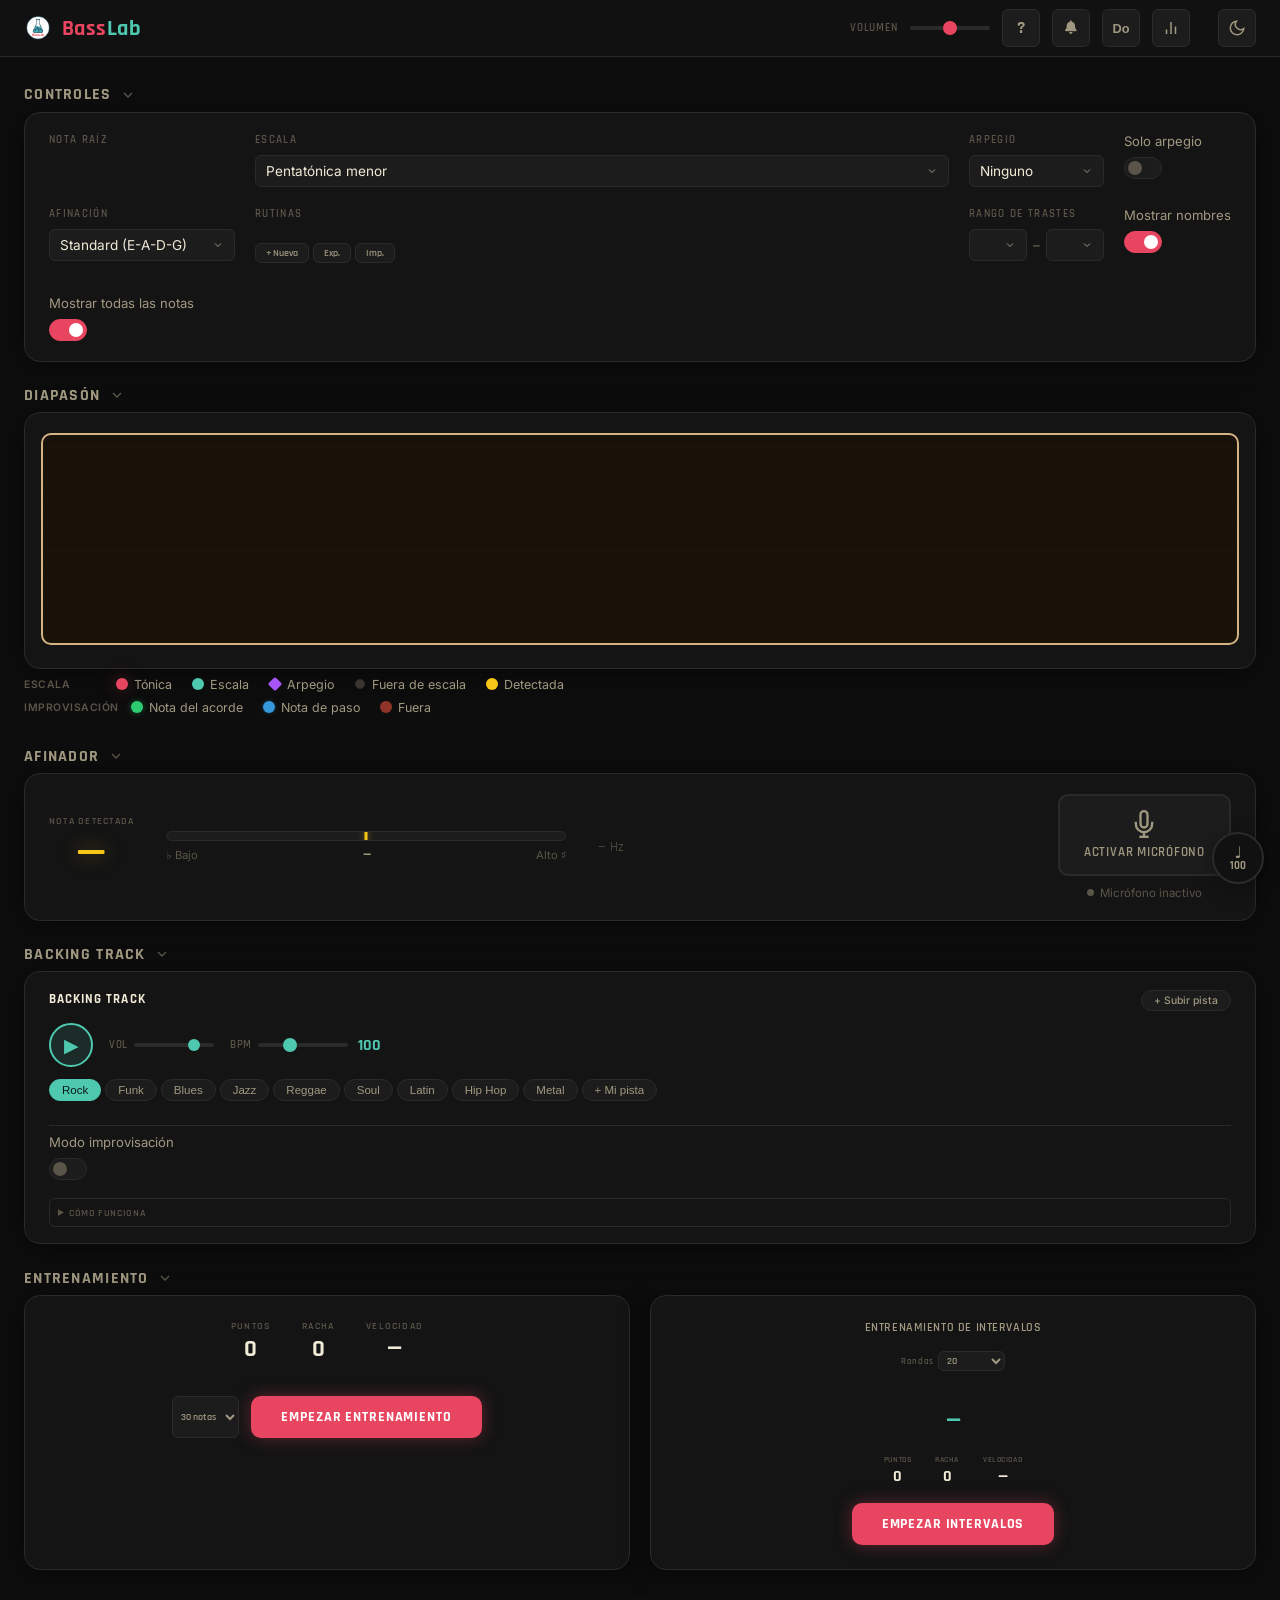
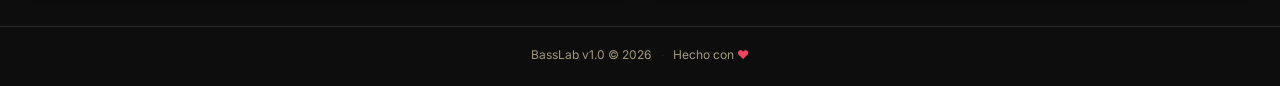
==== commit fff376d8: "Mejoras en el favicon, icono y header" ====
--- a/index.html
+++ b/index.html
@@ -6,7 +6,10 @@
   <meta name="description" content="Entrenador interactivo de bajo el&eacute;ctrico. Diapas&oacute;n, afinador, backing tracks, improvisaci&oacute;n y estad&iacute;sticas." />
   <meta name="theme-color" content="#41B39A" />
   <title>BassLab</title>
-  <link rel="icon" type="image/svg+xml" href="favicon.svg" />
+  <link rel="icon" type="image/x-icon" href="favicon_io/favicon.ico" />
+  <link rel="icon" type="image/png" sizes="32x32" href="favicon_io/favicon-32x32.png" />
+  <link rel="icon" type="image/png" sizes="16x16" href="favicon_io/favicon-16x16.png" />
+  <link rel="apple-touch-icon" sizes="180x180" href="favicon_io/apple-touch-icon.png" />
   <link rel="manifest" href="manifest.json" />
   <link rel="preconnect" href="https://fonts.googleapis.com" />
   <link rel="preconnect" href="https://fonts.gstatic.com" crossorigin />
@@ -21,15 +24,8 @@
   <header class="app-header">
     <div class="header-inner">
       <div class="brand">
-        <svg class="brand-icon" viewBox="0 0 32 32" fill="none" xmlns="http://www.w3.org/2000/svg">
-          <rect x="2" y="14" width="28" height="4" rx="2" fill="currentColor" opacity="0.3"/>
-          <rect x="2" y="20" width="28" height="4" rx="2" fill="currentColor" opacity="0.5"/>
-          <rect x="2" y="8"  width="28" height="4" rx="2" fill="currentColor" opacity="0.7"/>
-          <rect x="2" y="2"  width="28" height="4" rx="2" fill="currentColor"/>
-          <circle cx="6" cy="4"  r="2" fill="var(--accent)"/>
-          <circle cx="6" cy="10" r="2" fill="var(--accent)" opacity="0.7"/>
-        </svg>
-        <span class="brand-name">BassLab</span>
+        <img src="icon.png" class="brand-icon" id="brandIcon" alt="BassLab" />
+        <span class="brand-name">Bass<span class="brand-lab">Lab</span></span>
       </div>
       <div class="header-controls">
         <span class="volume-label desktop-only">Volumen</span>
--- a/css/styles.css
+++ b/css/styles.css
@@ -142,18 +142,19 @@
 }
 
 .brand-icon {
-  width: 28px;
   height: 28px;
-  color: var(--text-primary);
+  width: auto;
   flex-shrink: 0;
 }
-
 .brand-name {
   font-family: 'Rajdhani', sans-serif;
   font-weight: 700;
   font-size: 1.35rem;
-  letter-spacing: 0.08em;
+  letter-spacing: 0.5px;
   color: var(--accent);
+}
+.brand-lab {
+  color: var(--scale-note);
 }
 
 .header-controls { display: flex; align-items: center; gap: 0.75rem; }
@@ -322,8 +323,8 @@
 }
 
 @media (max-width: 640px) {
-  .brand-icon { width: 22px; height: 22px; }
-  .brand-name { font-size: 1rem; }
+  .brand-icon { height: 22px; width: auto; }
+  .brand-name { font-size: 1.1rem; }
   .header-inner { padding: 0 0.5rem; }
 }
 
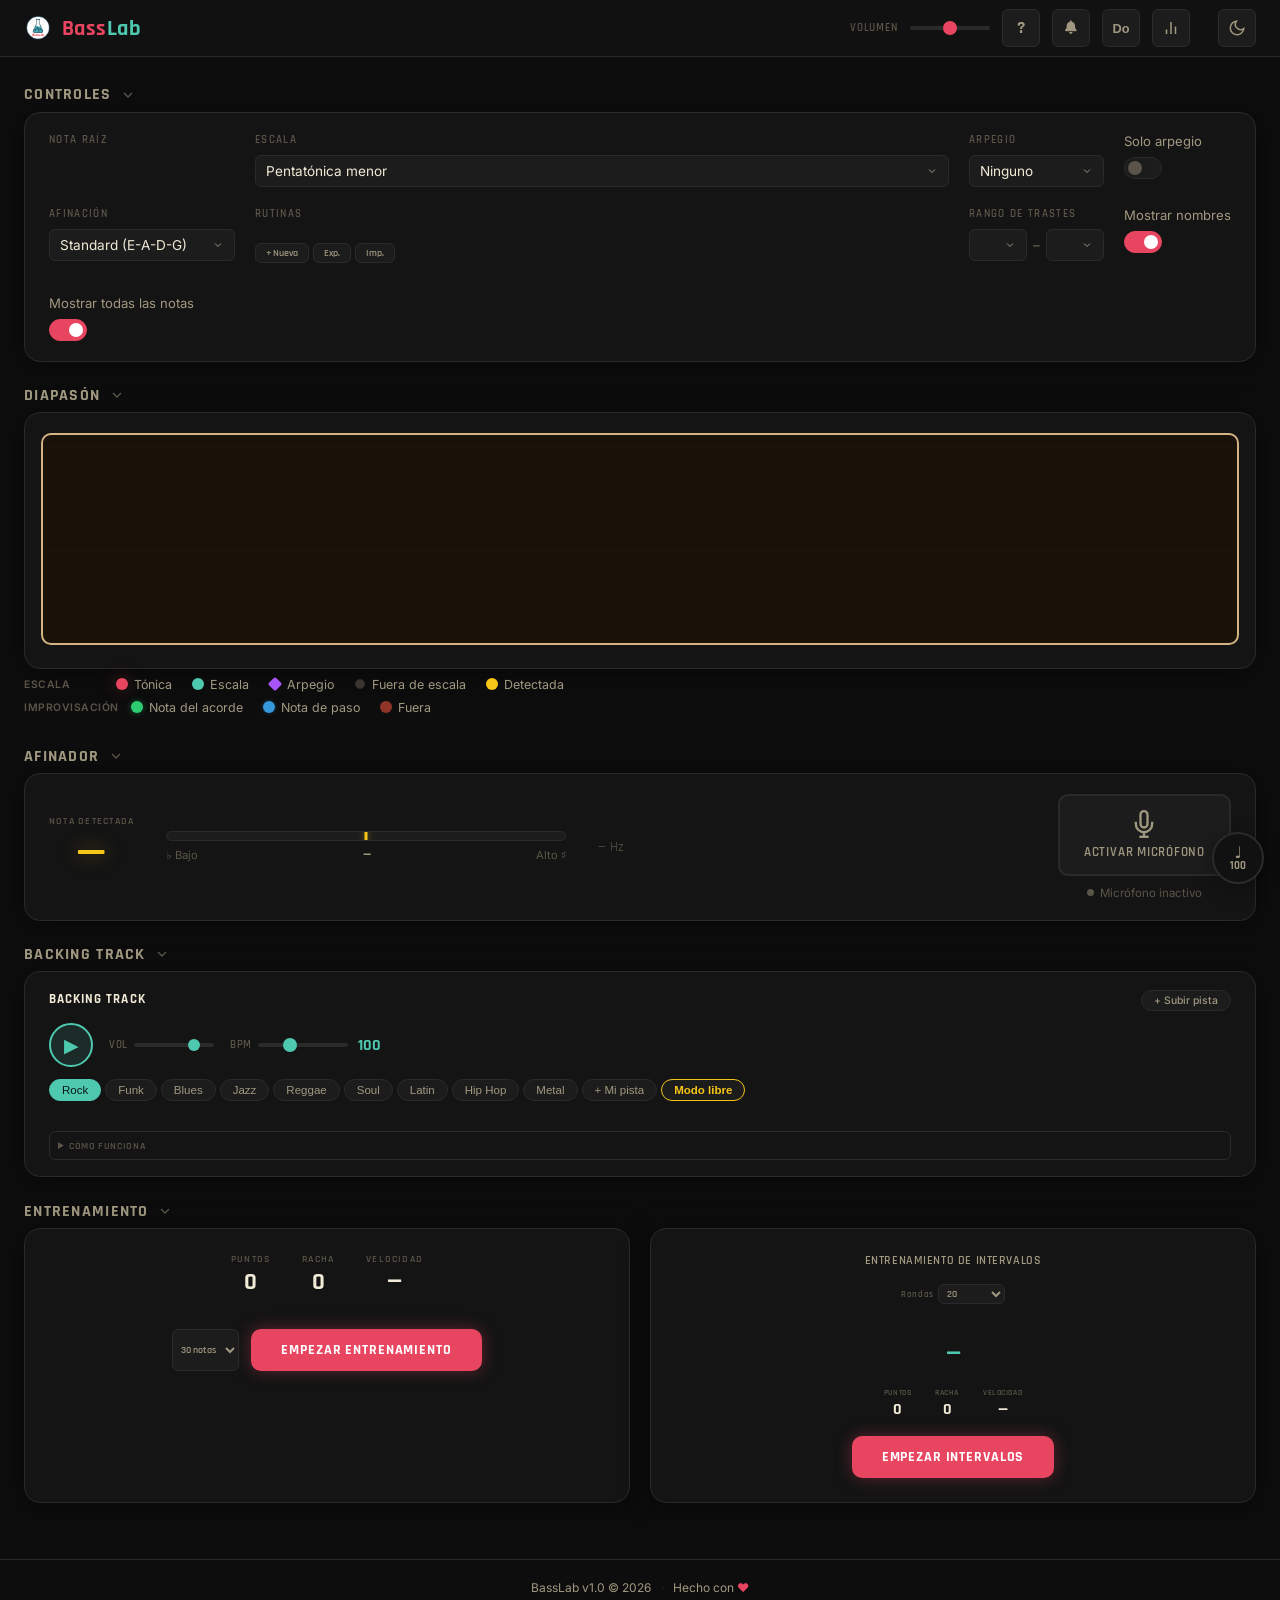
==== commit 92d73162: "Mejorada seccion de improvisación" ====
--- a/index.html
+++ b/index.html
@@ -387,25 +387,63 @@
         <button class="style-btn" data-style="hiphop">Hip Hop</button>
         <button class="style-btn" data-style="metal">Metal</button>
         <button class="style-btn" data-style="upload">+ Mi pista</button>
+        <button class="style-btn style-free" id="freeStyleBtn" data-style="free">Modo libre</button>
       </div>
       <div class="backing-info">
         <span class="backing-scale" id="backingScale"></span>
       </div>
-      <div class="impro-toggle">
-        <label class="toggle-label" for="improToggle">
-          <span>Modo improvisación</span>
-          <div class="toggle-switch">
-            <input type="checkbox" id="improToggle" />
-            <span class="toggle-knob"></span>
-          </div>
-        </label>
-      </div>
       <div class="impro-panel" id="improPanel">
+        <div class="impro-config-row">
+          <select id="improDifficulty" class="impro-select" title="Dificultad">
+            <option value="four_strings">Four Strings — solo acorde, sin penalizar</option>
+            <option value="walking_bass" selected>Walking Bass — acorde + escala</option>
+            <option value="funk_machine">Funk Machine — solo acorde, afinación precisa</option>
+            <option value="bootsy_level">Bootsy Level — máxima exigencia</option>
+          </select>
+          <span id="improDiffDesc" class="impro-diff-desc">Acorde + escala · afinación ±30¢ · fallo rompe racha</span>
+          <label class="toggle-label" for="improGuided" title="Modo guiado">
+            <span>Guiado</span>
+            <div class="toggle-switch">
+              <input type="checkbox" id="improGuided" />
+              <span class="toggle-knob"></span>
+            </div>
+          </label>
+          <div id="improGuidedConfig" style="display:none;align-items:center;gap:0.4rem;">
+            <select id="improGuidedSource" class="impro-select" title="Fuente de objetivos">
+              <option value="chord" selected>Solo acorde</option>
+              <option value="scale">Acorde + escala</option>
+              <option value="voice">Voice leading</option>
+            </select>
+            <select id="improGuidedSpeed" class="impro-select" title="Velocidad de cambio">
+              <option value="beat2">Cada 2 beats</option>
+              <option value="bar" selected>Cada compás</option>
+              <option value="bar2">Cada 2 compases</option>
+            </select>
+          </div>
+          <label class="toggle-label" for="improChordFunctions" title="Mostrar función (R, 3, 5, 7) en notas del acorde">
+            <span>Funciones (R, 3, 5, 7)</span>
+            <div class="toggle-switch">
+              <input type="checkbox" id="improChordFunctions" />
+              <span class="toggle-knob"></span>
+            </div>
+          </label>
+        </div>
+        <div class="impro-divider"></div>
         <div class="impro-bar">
           <span class="impro-chord-label">Acorde</span>
           <span class="impro-chord" id="improChord">—</span>
-        </div>
-        <div class="impro-timeline" id="improTimeline"></div>
+          <div class="impro-beats" id="improBeats" aria-label="Pulso de beat">
+            <span class="beat-dot"></span><span class="beat-dot"></span><span class="beat-dot"></span><span class="beat-dot"></span>
+          </div>
+        </div>
+        <div class="impro-challenge" id="improChallenge" style="display:none;">
+          <span class="impro-challenge-text" id="improChallengeText"></span>
+          <span class="impro-challenge-progress" id="improChallengeProgress"></span>
+        </div>
+        <div class="impro-timeline-wrap">
+          <div class="impro-timeline" id="improTimeline"></div>
+          <div class="impro-timeline-progress" id="improTimelineProgress"></div>
+        </div>
         <div class="impro-upcoming" id="improUpcoming"></div>
         <div class="impro-target" id="improTarget" style="display:none;">
           <div class="impro-target-ring" id="improTargetRing">
@@ -453,56 +491,36 @@
               <span class="impro-result-val" id="improResultStreak">—</span>
               <span class="impro-result-lbl">Mejor racha</span>
             </div>
+            <div class="impro-result-item">
+              <span class="impro-result-val" id="improResultTarget">—</span>
+              <span class="impro-result-lbl">Objetivos</span>
+            </div>
           </div>
           <div class="impro-res-detail" id="improResultDetail"></div>
-          <button class="impro-result-close" id="improResultClose">Cerrar</button>
-        </div>
-        <div class="impro-divider"></div>
-        <div class="impro-config-row">
-          <select id="improDifficulty" class="impro-select" title="Dificultad">
-            <option value="four_strings">Four Strings — solo acorde, sin penalizar</option>
-            <option value="walking_bass" selected>Walking Bass — acorde + escala</option>
-            <option value="funk_machine">Funk Machine — solo acorde, afinación precisa</option>
-            <option value="bootsy_level">Bootsy Level — máxima exigencia</option>
-          </select>
-          <span id="improDiffDesc" class="impro-diff-desc">Acorde + escala · afinación ±30¢ · fallo rompe racha</span>
-          <label class="toggle-label" for="improGuided" title="Modo guiado">
-            <span style="font-size:0.65rem;">Guiado</span>
-            <div class="toggle-switch">
-              <input type="checkbox" id="improGuided" />
-              <span class="toggle-knob"></span>
-            </div>
-          </label>
-        </div>
-        <div class="impro-config-row" id="improGuidedConfig" style="display:none;">
-          <select id="improGuidedSource" class="impro-select" title="Fuente de objetivos">
-            <option value="chord" selected>Solo acorde</option>
-            <option value="scale">Acorde + escala</option>
-            <option value="voice">Voice leading</option>
-          </select>
-          <select id="improGuidedSpeed" class="impro-select" title="Velocidad de cambio">
-            <option value="beat2">Cada 2 beats</option>
-            <option value="bar" selected>Cada compás</option>
-            <option value="bar2">Cada 2 compases</option>
-          </select>
-        </div>
-      </div>
+          <div class="impro-res-chords" id="improResultChords"></div>
+          <div class="impro-res-tip" id="improResultTip"></div>
+          <div class="impro-res-buttons">
+            <button class="impro-result-close" id="improResultClose">Cerrar</button>
+          </div>
+        </div>
+      </div>
+      <div class="impro-panel-note" id="improPanelNote" style="display:none;text-align:center;font-family:'Rajdhani',sans-serif;font-size:0.65rem;color:var(--text-muted);padding:0.5rem;">Selecciona un estilo o Modo libre para empezar</div>
       <details class="impro-help">
         <summary>Cómo funciona</summary>
-        <p>La improvisación evalúa las notas que tocas sobre la pista de acompañamiento.</p>
-        <ul>
-          <li><strong>Acorde:</strong> el acorde actual que suena en la pista. Cambia cada compás.</li>
-          <li><strong>Próximos acordes:</strong> anticipa los siguientes 3 acordes (<code>Am7 → G7 → Cmaj7</code>).</li>
+        <p>Elige un estilo (rock, funk, blues…) o <strong>Modo libre</strong> desde los botones de arriba. Al reproducir la pista, la improvisación se activa automáticamente.</p>
+        <ul>
+          <li><strong>Estilos:</strong> cada estilo tiene su propia batería, bajo y progresión de acordes. Selecciona uno y pulsa ▶ para reproducir. El modo libre no usa pista de acompañamiento.</li>
           <li><strong>Diapasón:</strong> se ilumina con colores según la función de cada nota:
             <span style="color:#2ecc71;">verde</span> = nota del acorde,
-            <span style="color:#3498db;">azul</span> = nota de la escala,
-            <span style="color:var(--accent);">naranja con pulso</span> = la nota que tocas.</li>
+            <span style="color:#3498db;">azul</span> = nota de escala,
+            <span style="color:#e74c3c;">rojo</span> = fuera. Activa las <em>Funciones</em> para ver R, 3, 5, 7 en lugar del nombre de nota.</li>
           <li><strong>Dificultad:</strong>
-            <em>Four Strings</em> (solo notas del acorde, fallos no rompen racha),
+            <em>Four Strings</em> (solo acorde, fallos no rompen racha),
             <em>Walking Bass</em> (acorde + escala),
-            <em>Funk Machine</em> (solo acorde, afinación precisa, fallos penalizan),
+            <em>Funk Machine</em> (solo acorde, afinación precisa),
             <em>Bootsy Level</em> (máxima exigencia: 4 hits, afinación casi perfecta).</li>
-          <li><strong>Modo guiado:</strong> el sistema te sugiere una nota objetivo que cambia cada X tiempo. Acertarla da puntos extra. Configura la fuente de objetivos (solo acorde / acorde+escala / voice leading) y la velocidad (cada 2 beats, cada compás, cada 2 compases).</li>
+          <li><strong>Modo guiado:</strong> el sistema te sugiere una nota objetivo que cambia cada X tiempo. Activa el toggle para ver las opciones de origen y velocidad. La nota suena al aparecer para que la imites.</li>
+          <li><strong>Modo libre:</strong> practica sin pista. Puedes quedarte en la raíz o avanzar automáticamente por los grados de la escala cada N compases.</li>
         </ul>
       </details>
     </section>
--- a/css/styles.css
+++ b/css/styles.css
@@ -1647,16 +1647,24 @@
   border-color: var(--scale-note);
   color: #0D1A18;
 }
-
-.backing-info {
-  font-size: 0.68rem;
-  color: var(--text-muted);
-}
-
-/* Improvisation */
-.impro-toggle {
-  border-top: 1px solid var(--border);
-  padding-top: 0.5rem;
+.style-btn.style-free {
+  border-color: var(--detected);
+  color: var(--detected);
+  font-weight: 600;
+}
+.style-btn.style-free:hover {
+  background: var(--detected);
+  color: #0D1A18;
+  border-color: var(--detected);
+}
+.style-btn.free-active {
+  background: var(--detected);
+  border-color: var(--detected);
+  color: #0D1A18;
+}
+.style-btn:disabled {
+  opacity: 0.35;
+  pointer-events: none;
 }
 .impro-panel {
   display: none;
@@ -1683,6 +1691,61 @@
   font-weight: 700;
   font-size: 1.6rem;
   color: var(--detected);
+  transition: color 200ms ease, text-shadow 200ms ease;
+}
+.impro-chord.countdown {
+  color: var(--accent);
+  text-shadow: 0 0 12px var(--accent-glow);
+  animation: countdownPulse 350ms ease-in-out;
+}
+@keyframes countdownPulse {
+  0% { transform: scale(1); }
+  50% { transform: scale(1.12); }
+  100% { transform: scale(1); }
+}
+.impro-beats {
+  display: flex;
+  gap: 5px;
+  align-items: center;
+  margin-left: auto;
+}
+.impro-beats .beat-dot {
+  width: 8px;
+  height: 8px;
+  border-radius: 50%;
+  background: var(--bg-raised);
+  border: 1px solid var(--border);
+  transition: background 80ms ease, transform 80ms ease, box-shadow 80ms ease;
+}
+.impro-beats .beat-dot.on {
+  background: var(--scale-note);
+  border-color: var(--scale-note);
+  transform: scale(1.4);
+  box-shadow: 0 0 6px var(--scale-glow);
+}
+.impro-beats .beat-dot.downbeat.on {
+  background: var(--accent);
+  border-color: var(--accent);
+  box-shadow: 0 0 8px var(--accent-glow);
+}
+.impro-timeline-wrap {
+  position: relative;
+  width: 100%;
+  padding: 0 4px;
+}
+.impro-timeline-progress {
+  height: 2px;
+  background: var(--scale-note);
+  border-radius: 1px;
+  width: 0%;
+  margin-top: -1px;
+  transition: width 80ms linear;
+  opacity: 0.7;
+}
+.impro-upcoming.countdown {
+  color: var(--accent);
+  font-weight: 700;
+  animation: countdownPulse 350ms ease-in-out;
 }
 .impro-stat {
   display: flex;
@@ -1742,8 +1805,9 @@
 }
 .impro-result-grid {
   display: flex;
-  gap: 1.2rem;
+  gap: 0.9rem;
   justify-content: center;
+  flex-wrap: wrap;
 }
 .impro-result-item {
   display: flex;
@@ -1772,6 +1836,204 @@
   text-align: center;
   line-height: 1.4;
 }
+.impro-res-chords {
+  width: 100%;
+  display: flex;
+  flex-direction: column;
+  gap: 0.18rem;
+  margin: 0.15rem 0;
+}
+.impro-res-chords-title {
+  font-family: 'Rajdhani', sans-serif;
+  font-size: 0.55rem;
+  text-transform: uppercase;
+  letter-spacing: 0.1em;
+  color: var(--text-muted);
+  margin-bottom: 0.15rem;
+}
+.impro-res-chord {
+  display: grid;
+  grid-template-columns: 40px 1fr 36px auto;
+  align-items: center;
+  gap: 0.4rem;
+  font-family: 'Rajdhani', sans-serif;
+  font-size: 0.6rem;
+}
+.impro-res-chord-name {
+  color: var(--text-primary);
+  font-weight: 600;
+}
+.impro-res-chord-bar {
+  height: 5px;
+  background: var(--bg-raised);
+  border-radius: 3px;
+  overflow: hidden;
+}
+.impro-res-chord-fill {
+  display: block;
+  height: 100%;
+  background: var(--scale-note);
+  border-radius: 3px;
+  transition: width 400ms ease;
+}
+.impro-res-chord-acc {
+  color: var(--text-primary);
+  font-weight: 600;
+  text-align: right;
+}
+.impro-res-chord-detail {
+  color: var(--text-muted);
+  font-size: 0.55rem;
+}
+.impro-res-tip {
+  font-family: 'Rajdhani', sans-serif;
+  font-size: 0.6rem;
+  color: var(--text-secondary);
+  text-align: center;
+  padding: 0.2rem 0.4rem;
+  background: var(--bg-raised);
+  border-radius: var(--radius-sm);
+  border-left: 2px solid var(--scale-note);
+  line-height: 1.4;
+}
+.impro-res-buttons {
+  display: flex;
+  gap: 0.4rem;
+  justify-content: center;
+  flex-wrap: wrap;
+}
+.impro-result-secondary {
+  background: transparent;
+  color: var(--text-secondary);
+  border: 1px solid var(--border);
+  border-radius: var(--radius-sm);
+  padding: 3px 14px;
+  font-family: 'Rajdhani', sans-serif;
+  font-size: 0.6rem;
+  font-weight: 600;
+  cursor: pointer;
+  text-transform: uppercase;
+  letter-spacing: 0.08em;
+}
+.impro-result-secondary:hover {
+  color: var(--scale-note);
+  border-color: var(--scale-note);
+}
+.impro-challenge {
+  display: flex;
+  align-items: center;
+  gap: 0.4rem;
+  font-family: 'Rajdhani', sans-serif;
+  font-size: 0.6rem;
+  padding: 0.25rem 0.5rem;
+  background: var(--bg-raised);
+  border-radius: var(--radius-sm);
+  border-left: 2px solid var(--detected);
+  flex-wrap: wrap;
+}
+.impro-challenge.completed {
+  border-left-color: var(--scale-note);
+  background: rgba(78, 201, 176, 0.08);
+}
+.impro-challenge-label {
+  font-weight: 700;
+  color: var(--detected);
+  font-size: 0.6rem;
+  text-transform: uppercase;
+  letter-spacing: 0.1em;
+}
+.impro-challenge-text {
+  color: var(--text-primary);
+  flex: 1;
+  min-width: 0;
+}
+.impro-challenge-progress {
+  color: var(--text-secondary);
+  font-weight: 600;
+  font-variant-numeric: tabular-nums;
+}
+.impro-daily-streak {
+  display: flex;
+  align-items: center;
+  justify-content: center;
+  gap: 0.3rem;
+  font-family: 'Rajdhani', sans-serif;
+  font-size: 0.6rem;
+  color: var(--text-secondary);
+  padding: 0.1rem 0.4rem;
+}
+.impro-daily-streak .streak-fire {
+  color: var(--detected);
+  font-size: 0.85rem;
+  animation: streakPulse 1.4s ease-in-out infinite;
+}
+@keyframes streakPulse {
+  0%, 100% { opacity: 0.85; }
+  50% { opacity: 1; transform: scale(1.08); }
+}
+.impro-heatmap {
+  display: flex;
+  flex-direction: column;
+  gap: 0.3rem;
+  padding: 0.5rem;
+  background: var(--bg-raised);
+  border-radius: var(--radius-md);
+  margin-top: 0.4rem;
+  width: 100%;
+}
+.impro-heatmap-header {
+  display: flex;
+  justify-content: space-between;
+  align-items: center;
+}
+.impro-heatmap-title {
+  font-family: 'Rajdhani', sans-serif;
+  font-weight: 700;
+  font-size: 0.65rem;
+  text-transform: uppercase;
+  letter-spacing: 0.1em;
+  color: var(--text-primary);
+}
+.impro-heatmap-close {
+  background: transparent;
+  color: var(--text-secondary);
+  border: none;
+  font-size: 1.2rem;
+  line-height: 1;
+  cursor: pointer;
+  padding: 0 6px;
+}
+.impro-heatmap-close:hover { color: var(--accent); }
+.impro-heatmap-legend {
+  display: flex;
+  gap: 0.8rem;
+  font-family: 'Rajdhani', sans-serif;
+  font-size: 0.55rem;
+  color: var(--text-secondary);
+  flex-wrap: wrap;
+}
+.hm-dot {
+  display: inline-block;
+  width: 8px;
+  height: 8px;
+  border-radius: 50%;
+  margin-right: 4px;
+  vertical-align: middle;
+}
+.hm-cold { background: #3498db; }
+.hm-warm { background: var(--detected); }
+.hm-hot { background: #e74c3c; box-shadow: 0 0 6px #e74c3c; }
+.hm-miss { background: transparent; border: 1px dashed var(--text-muted); }
+.impro-heatmap-stats {
+  font-family: 'Rajdhani', sans-serif;
+  font-size: 0.6rem;
+  color: var(--text-muted);
+  text-align: center;
+}
+.note-dot.heatmap-cold { background: #3498db !important; border-color: #3498db !important; }
+.note-dot.heatmap-warm { background: var(--detected) !important; border-color: var(--detected) !important; }
+.note-dot.heatmap-hot { background: #e74c3c !important; border-color: #e74c3c !important; box-shadow: 0 0 8px #e74c3c; }
+.note-dot.heatmap-miss { background: transparent !important; border: 1px dashed var(--text-muted) !important; opacity: 0.6; }
 .impro-result-close {
   margin-top: 0.3rem;
   background: var(--bg-raised);
@@ -1798,8 +2060,13 @@
 .impro-config-row {
   display: flex;
   align-items: center;
-  gap: 0.5rem;
+  gap: 0.6rem;
   flex-wrap: wrap;
+}
+.impro-diff-desc {
+  font-size: 0.55rem;
+  color: var(--text-muted);
+  white-space: nowrap;
 }
 .impro-select {
   background: var(--bg-raised);
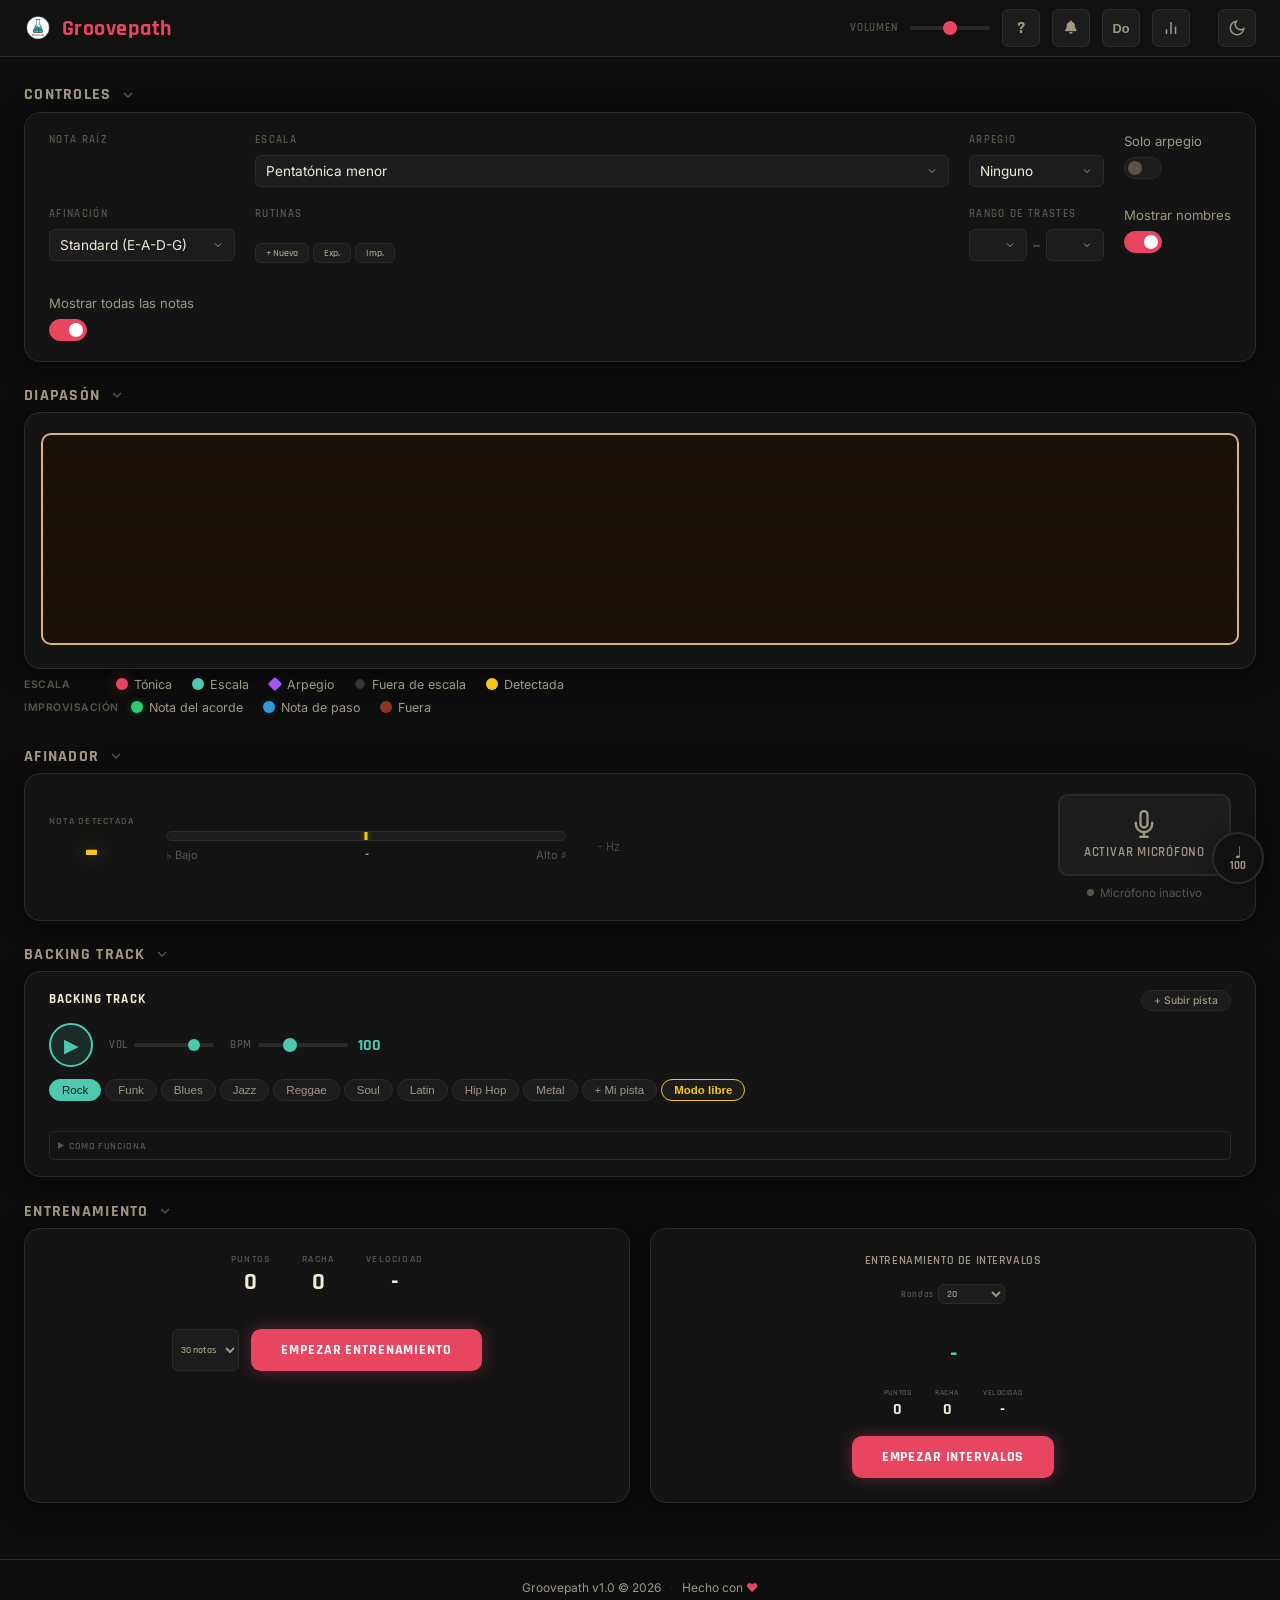
==== commit 50a3952a: "Añadidas mejoras milescelaneas" ====
--- a/index.html
+++ b/index.html
@@ -3,20 +3,62 @@
 <head>
   <meta charset="UTF-8" />
   <meta name="viewport" content="width=device-width, initial-scale=1.0" />
-  <meta name="description" content="Entrenador interactivo de bajo el&eacute;ctrico. Diapas&oacute;n, afinador, backing tracks, improvisaci&oacute;n y estad&iacute;sticas." />
+  <meta name="description" content="Groovepath es un entrenador interactivo de bajo el&eacute;ctrico: diapas&oacute;n, escalas, arpegios, afinador por micr&oacute;fono, backing tracks, improvisaci&oacute;n guiada, metr&oacute;nomo, rutinas, logros y estad&iacute;sticas. Practica bajo gratis desde el navegador." />
+  <meta name="keywords" content="bajo, bajo el&eacute;ctrico, entrenador de bajo, aprender bajo, escalas de bajo, arpegios de bajo, backing track, afinador de bajo, metr&oacute;nomo, improvisaci&oacute;n, groovepath" />
+  <meta name="author" content="Memo" />
+  <meta name="robots" content="index, follow" />
   <meta name="theme-color" content="#41B39A" />
-  <title>BassLab</title>
+  <link rel="canonical" href="https://cybermemillo.github.io/Groovepath/" />
+  <meta property="og:title" content="Groovepath - Entrenador interactivo de bajo el&eacute;ctrico" />
+  <meta property="og:description" content="Practica bajo el&eacute;ctrico con diapas&oacute;n interactivo, afinador, backing tracks, improvisaci&oacute;n guiada y estad&iacute;sticas. Gratis en el navegador." />
+  <meta property="og:type" content="website" />
+  <meta property="og:url" content="https://cybermemillo.github.io/Groovepath/" />
+  <meta property="og:image" content="https://cybermemillo.github.io/Groovepath/favicon_io/apple-touch-icon.png" />
+  <meta property="og:locale" content="es_ES" />
+  <meta property="og:site_name" content="Groovepath" />
+  <meta name="twitter:card" content="summary_large_image" />
+  <meta name="twitter:title" content="Groovepath - Entrenador interactivo de bajo el&eacute;ctrico" />
+  <meta name="twitter:description" content="Practica bajo el&eacute;ctrico con diapas&oacute;n interactivo, afinador, backing tracks, improvisaci&oacute;n guiada y estad&iacute;sticas." />
+  <meta name="twitter:image" content="https://cybermemillo.github.io/Groovepath/favicon_io/apple-touch-icon.png" />
+  <meta name="google-site-verification" content="zgvMYvTh0xrqavJrVu3LtwHdh8hbe2HwfoePyU9q7WE" />
+  <title>Groovepath - Entrenador interactivo de bajo el&eacute;ctrico</title>
   <link rel="icon" type="image/x-icon" href="favicon_io/favicon.ico" />
   <link rel="icon" type="image/png" sizes="32x32" href="favicon_io/favicon-32x32.png" />
   <link rel="icon" type="image/png" sizes="16x16" href="favicon_io/favicon-16x16.png" />
   <link rel="apple-touch-icon" sizes="180x180" href="favicon_io/apple-touch-icon.png" />
+  <link rel="mask-icon" href="favicon.svg" color="#41B39A" />
   <link rel="manifest" href="manifest.json" />
   <link rel="preconnect" href="https://fonts.googleapis.com" />
   <link rel="preconnect" href="https://fonts.gstatic.com" crossorigin />
   <link href="https://fonts.googleapis.com/css2?family=Rajdhani:wght@400;500;600;700&family=Inter:wght@300;400;500;600&display=swap" rel="stylesheet" />
   <link rel="stylesheet" href="https://cdnjs.cloudflare.com/ajax/libs/font-awesome/6.5.1/css/all.min.css" />
+  <link rel="preload" as="style" href="./css/styles.css" />
   <link rel="stylesheet" href="./css/styles.css" />
   <link rel="stylesheet" href="./css/achievements.css" />
+  <script type="application/ld+json">
+  {
+    "@context": "https://schema.org",
+    "@type": "WebApplication",
+    "name": "Groovepath",
+    "applicationCategory": "MusicApplication",
+    "operatingSystem": "Any",
+    "browserRequirements": "Requiere un navegador moderno con JavaScript y Web Audio API.",
+    "description": "Entrenador interactivo de bajo el&eacute;ctrico con diapas&oacute;n, afinador, backing tracks, improvisaci&oacute;n guiada, metr&oacute;nomo, rutinas, logros y estad&iacute;sticas.",
+    "url": "https://cybermemillo.github.io/Groovepath/",
+    "image": "https://cybermemillo.github.io/Groovepath/favicon_io/apple-touch-icon.png",
+    "author": {
+      "@type": "Person",
+      "name": "Memo"
+    },
+    "inLanguage": "es",
+    "offers": {
+      "@type": "Offer",
+      "price": "0",
+      "priceCurrency": "EUR"
+    },
+    "featureList": "Interactive fretboard, tuner, backing tracks, improvisation mode, metronome, routines, achievements, statistics"
+  }
+  </script>
 </head>
 <body class="dark">
 
@@ -24,8 +66,8 @@
   <header class="app-header">
     <div class="header-inner">
       <div class="brand">
-        <img src="icon.png" class="brand-icon" id="brandIcon" alt="BassLab" />
-        <span class="brand-name">Bass<span class="brand-lab">Lab</span></span>
+        <img src="icon.png" class="brand-icon" id="brandIcon" alt="Groovepath" />
+        <span class="brand-name">Groovepath</span>
       </div>
       <div class="header-controls">
         <span class="volume-label desktop-only">Volumen</span>
@@ -297,7 +339,7 @@
       <div class="tuner-display">
         <div class="detected-note-wrap" aria-live="polite" aria-atomic="true">
           <span class="detected-label">Nota detectada</span>
-          <div class="detected-note" id="detectedNote">—</div>
+          <div class="detected-note" id="detectedNote">-</div>
           <div class="detected-octave" id="detectedOctave"></div>
         </div>
 
@@ -310,14 +352,14 @@
             </div>
             <div class="meter-labels">
               <span>♭ Bajo</span>
-              <span class="tuner-status" id="tunerStatus" aria-live="polite">—</span>
+              <span class="tuner-status" id="tunerStatus" aria-live="polite">-</span>
               <span>Alto ♯</span>
             </div>
           </div>
         </div>
 
         <div class="tuner-freq">
-          <span id="tunerFreq">— Hz</span>
+          <span id="tunerFreq">- Hz</span>
         </div>
       </div>
 
@@ -395,10 +437,10 @@
       <div class="impro-panel" id="improPanel">
         <div class="impro-config-row">
           <select id="improDifficulty" class="impro-select" title="Dificultad">
-            <option value="four_strings">Four Strings — solo acorde, sin penalizar</option>
-            <option value="walking_bass" selected>Walking Bass — acorde + escala</option>
-            <option value="funk_machine">Funk Machine — solo acorde, afinación precisa</option>
-            <option value="bootsy_level">Bootsy Level — máxima exigencia</option>
+            <option value="four_strings">Four Strings - solo acorde, sin penalizar</option>
+            <option value="walking_bass" selected>Walking Bass - acorde + escala</option>
+            <option value="funk_machine">Funk Machine - solo acorde, afinación precisa</option>
+            <option value="bootsy_level">Bootsy Level - máxima exigencia</option>
           </select>
           <span id="improDiffDesc" class="impro-diff-desc">Acorde + escala · afinación ±30¢ · fallo rompe racha</span>
           <label class="toggle-label" for="improGuided" title="Modo guiado">
@@ -431,7 +473,7 @@
         <div class="impro-divider"></div>
         <div class="impro-bar">
           <span class="impro-chord-label">Acorde</span>
-          <span class="impro-chord" id="improChord">—</span>
+          <span class="impro-chord" id="improChord">-</span>
           <div class="impro-beats" id="improBeats" aria-label="Pulso de beat">
             <span class="beat-dot"></span><span class="beat-dot"></span><span class="beat-dot"></span><span class="beat-dot"></span>
           </div>
@@ -480,19 +522,19 @@
           <div class="impro-result-label">puntos</div>
           <div class="impro-result-grid">
             <div class="impro-result-item">
-              <span class="impro-result-val" id="improResultAcc">—</span>
+              <span class="impro-result-val" id="improResultAcc">-</span>
               <span class="impro-result-lbl">Precisión</span>
             </div>
             <div class="impro-result-item">
-              <span class="impro-result-val" id="improResultHit">—</span>
+              <span class="impro-result-val" id="improResultHit">-</span>
               <span class="impro-result-lbl">Aciertos</span>
             </div>
             <div class="impro-result-item">
-              <span class="impro-result-val" id="improResultStreak">—</span>
+              <span class="impro-result-val" id="improResultStreak">-</span>
               <span class="impro-result-lbl">Mejor racha</span>
             </div>
             <div class="impro-result-item">
-              <span class="impro-result-val" id="improResultTarget">—</span>
+              <span class="impro-result-val" id="improResultTarget">-</span>
               <span class="impro-result-lbl">Objetivos</span>
             </div>
           </div>
@@ -560,7 +602,7 @@
         </div>
         <div class="stat-item">
           <span class="stat-label">Velocidad</span>
-          <span class="stat-value" id="trainingSpeed">—</span>
+          <span class="stat-value" id="trainingSpeed">-</span>
         </div>
       </div>
       <div class="training-feedback" id="trainingFeedback" aria-live="polite">
@@ -599,7 +641,7 @@
       </div>
       <div class="it-mode-info" id="itModeInfo"></div>
       <div class="it-target-wrap">
-        <span class="it-target" id="itTarget">—</span>
+        <span class="it-target" id="itTarget">-</span>
       </div>
       <div class="it-stats">
         <div class="it-stat-item">
@@ -612,7 +654,7 @@
         </div>
         <div class="it-stat-item">
           <span class="it-stat-label">Velocidad</span>
-          <span id="itSpeed">—</span>
+          <span id="itSpeed">-</span>
         </div>
       </div>
       <div class="it-feedback" id="itFeedback" style="display:none" aria-live="polite"></div>
@@ -630,7 +672,7 @@
 
   <!-- ===== FOOTER ===== -->
   <footer class="app-footer">
-    <span class="footer-text">BassLab v1.0 &copy; 2026</span>
+    <span class="footer-text">Groovepath v1.0 &copy; 2026</span>
     <span class="footer-sep">&middot;</span>
     <span class="footer-text">Hecho con <span class="footer-heart">&hearts;</span></span>
   </footer>
@@ -642,7 +684,7 @@
   <div class="help-modal-backdrop" id="helpModalBackdrop">
     <div class="help-modal" id="helpModal">
       <button class="help-modal-close" id="helpModalClose" aria-label="Cerrar ayuda">&times;</button>
-      <h2>&iquest;C&oacute;mo usar BassLab?</h2>
+      <h2>&iquest;C&oacute;mo usar Groovepath?</h2>
 
       <section class="help-section">
         <h3>1. El diapas&oacute;n</h3>
@@ -823,7 +865,7 @@
       <section class="help-section">
         <h3>11. Logros</h3>
         <ul>
-          <li>BassLab incluye <strong>+30 logros</strong> con rarezas (bronce, plata, oro, platino) y logros secretos.</li>
+          <li>Groovepath incluye <strong>+30 logros</strong> con rarezas (bronce, plata, oro, platino) y logros secretos.</li>
           <li>Se desbloquean autom&aacute;ticamente al cumplir condiciones como: rachas de pr&aacute;ctica, sesiones completadas, minutos improvisando, uso del afinador, rutinas, etc.</li>
           <li>Cada logro otorga <strong>puntos</strong> (75 bronce, 200 plata, 400 oro, 800 platino). Los eastereggs tambi&eacute;n dan puntos.</li>
           <li>Al desbloquear un logro ver&aacute;s una notificaci&oacute;n emergente. Puedes consultar todos tus logros desde el icono en el header.</li>
